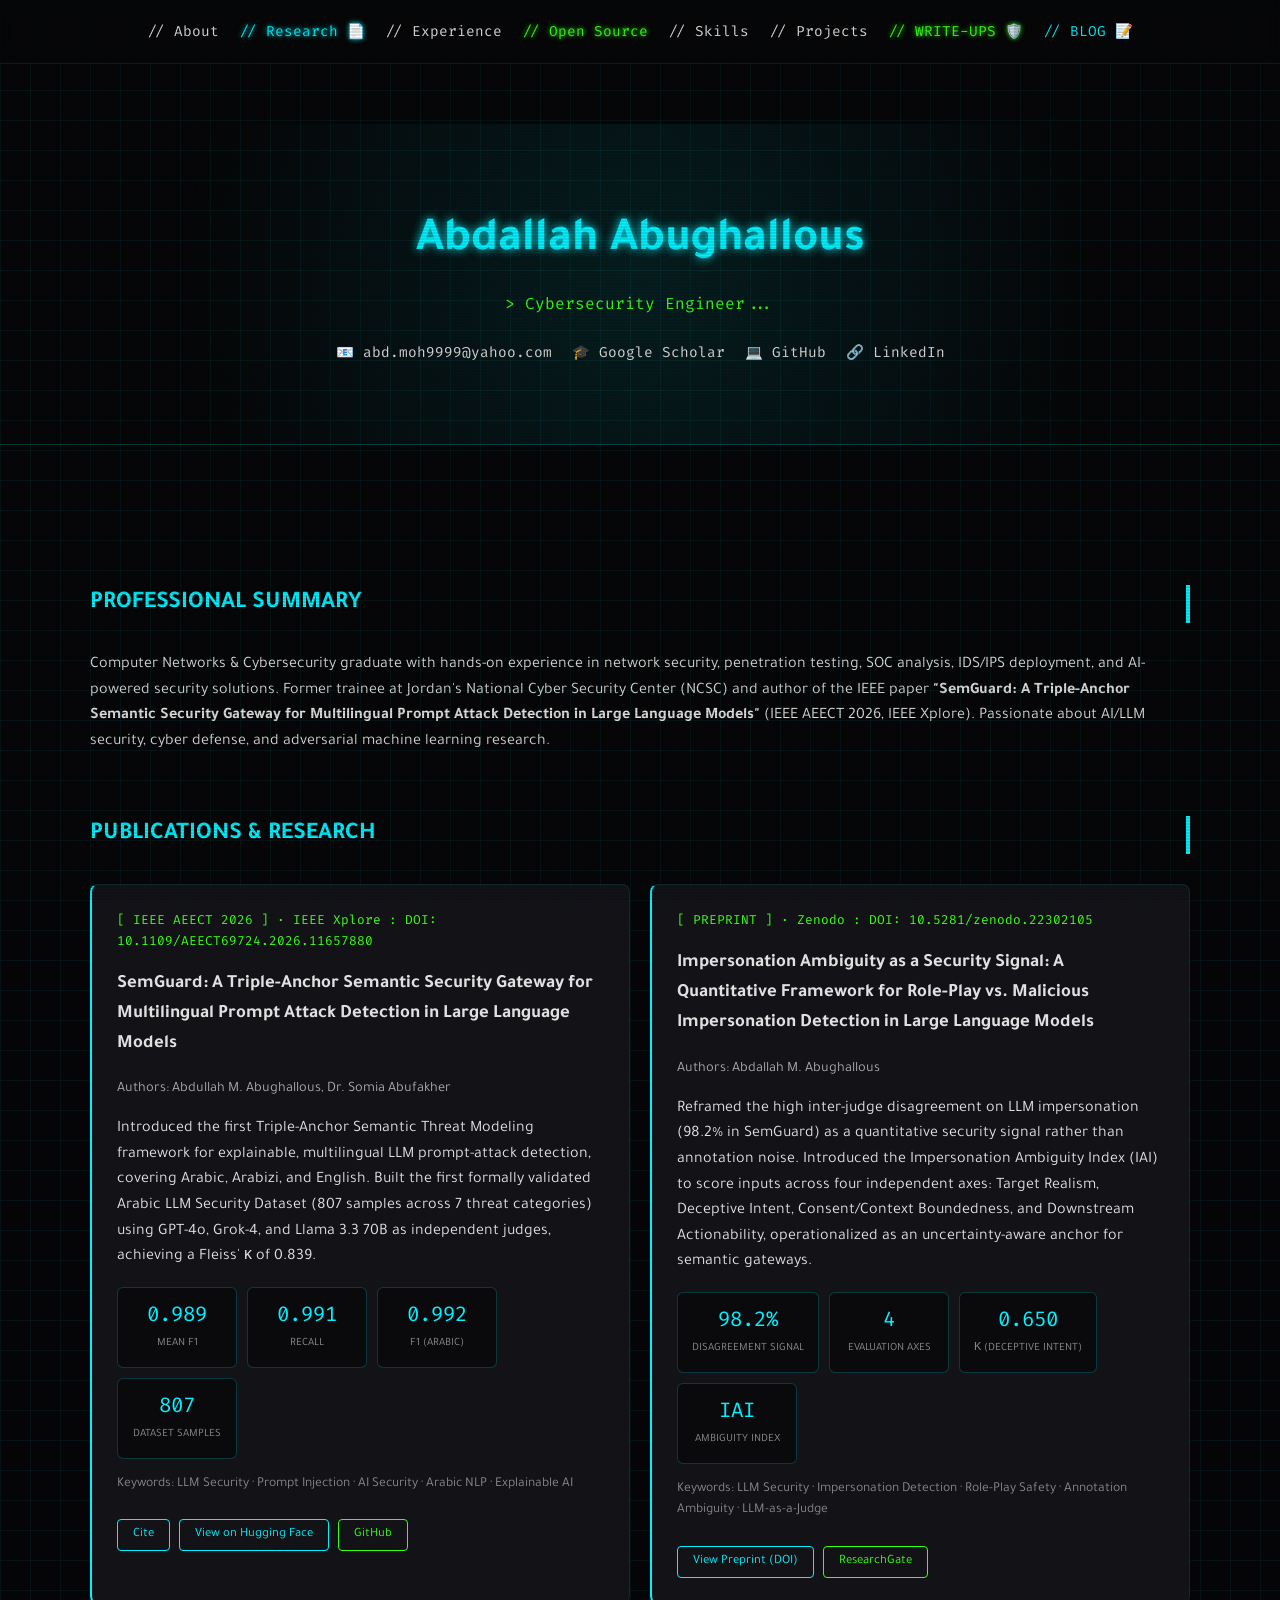
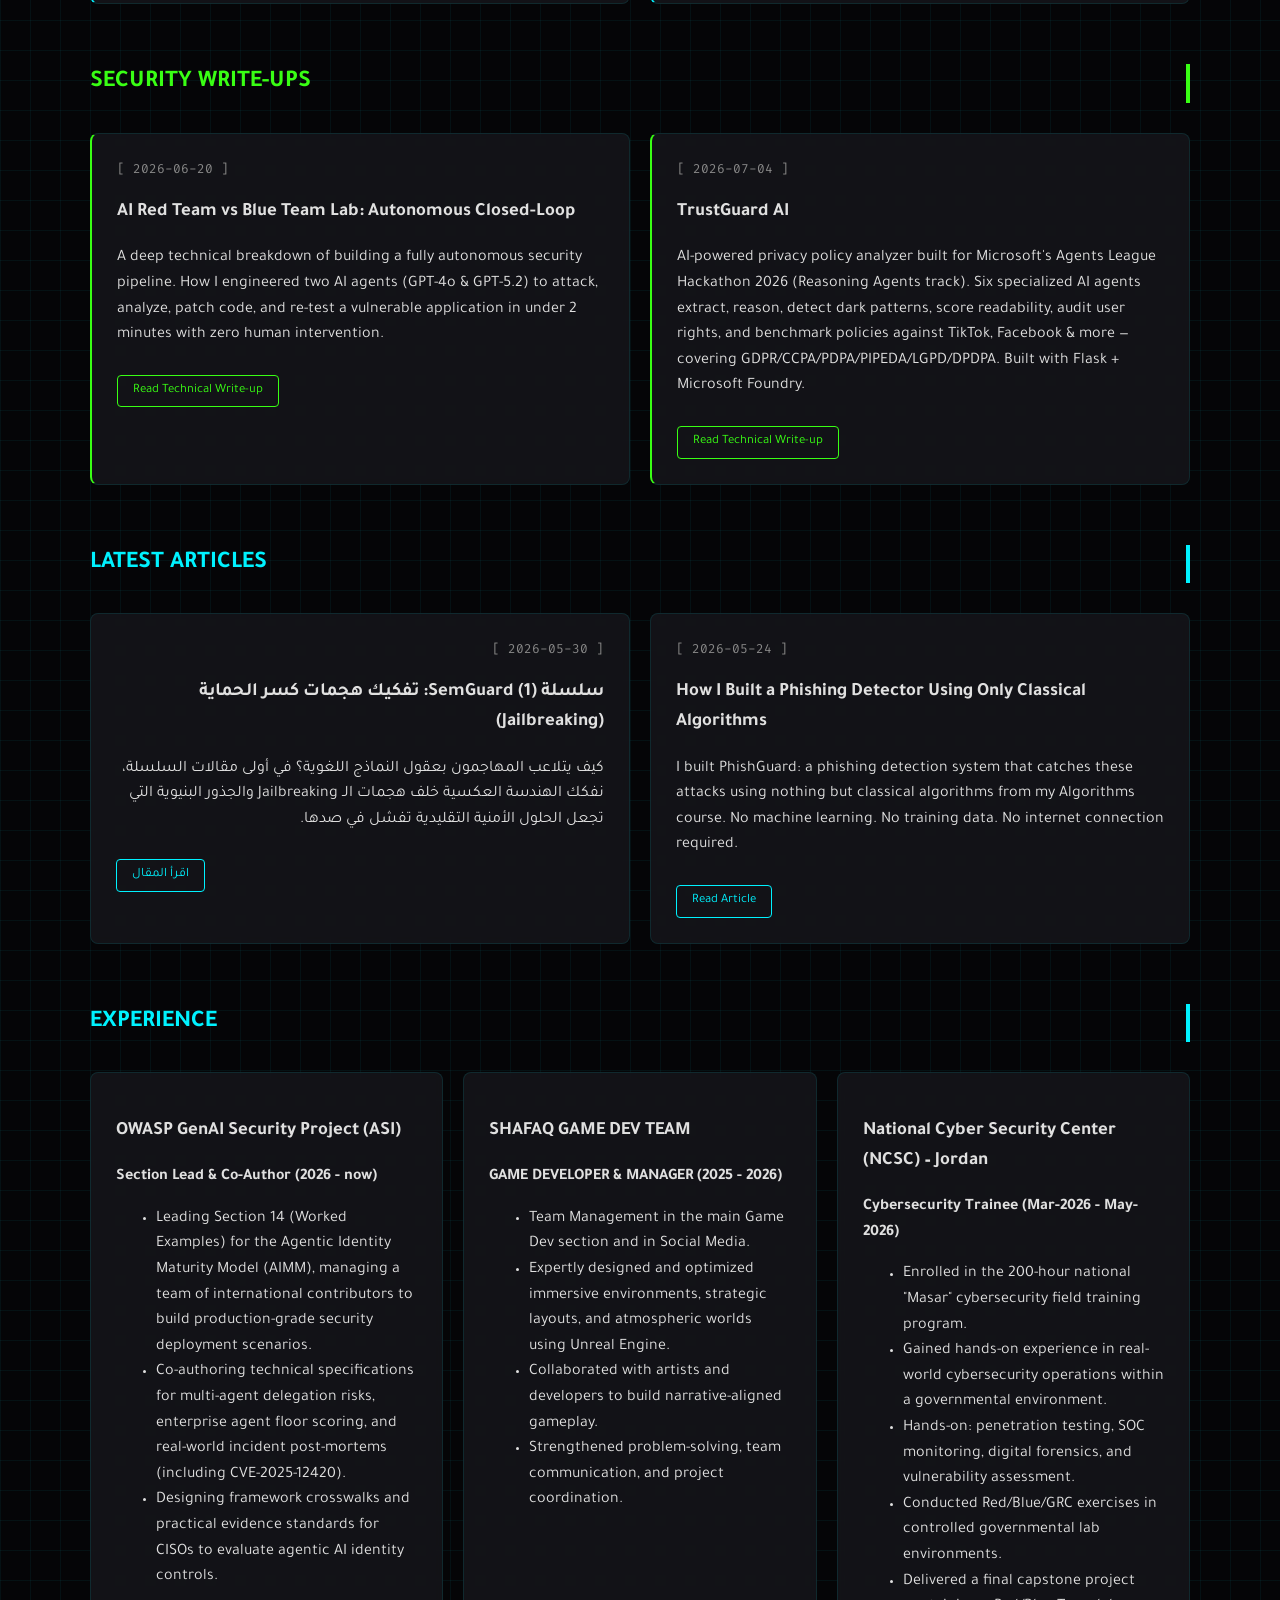
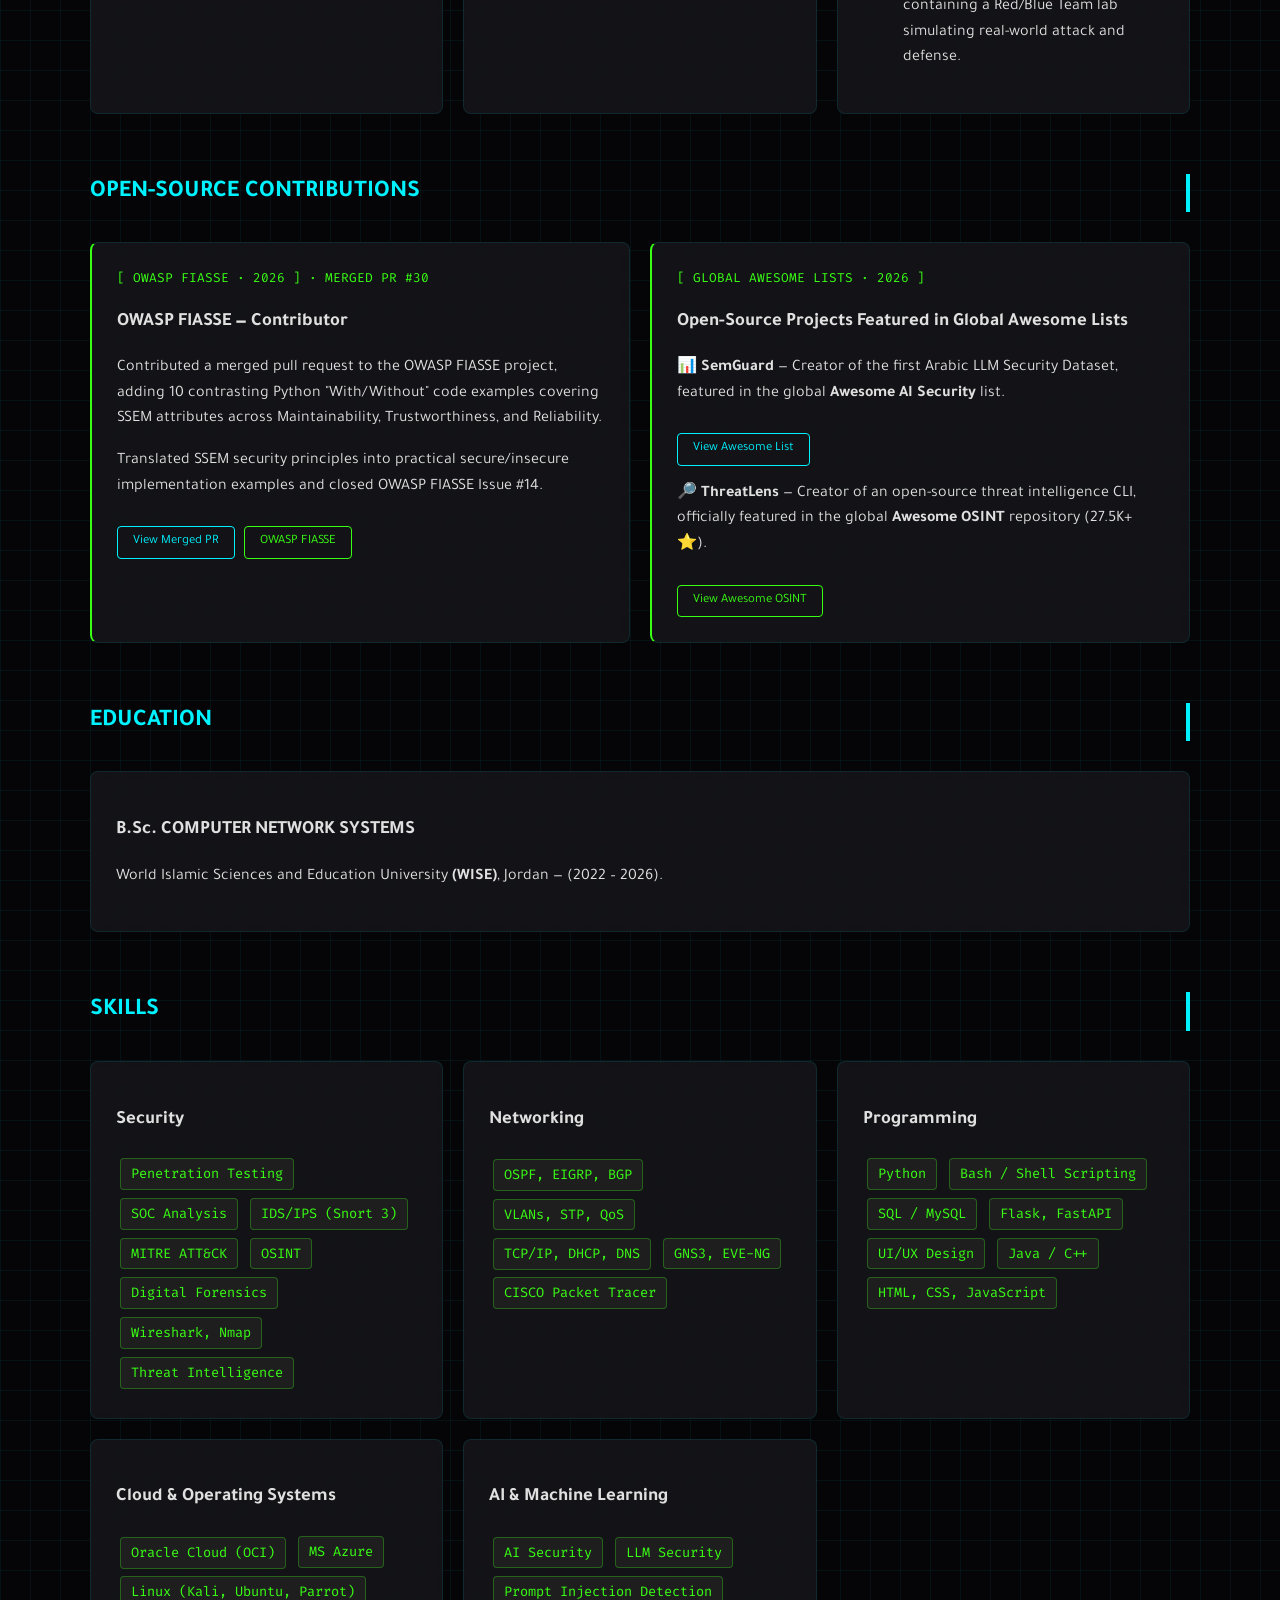
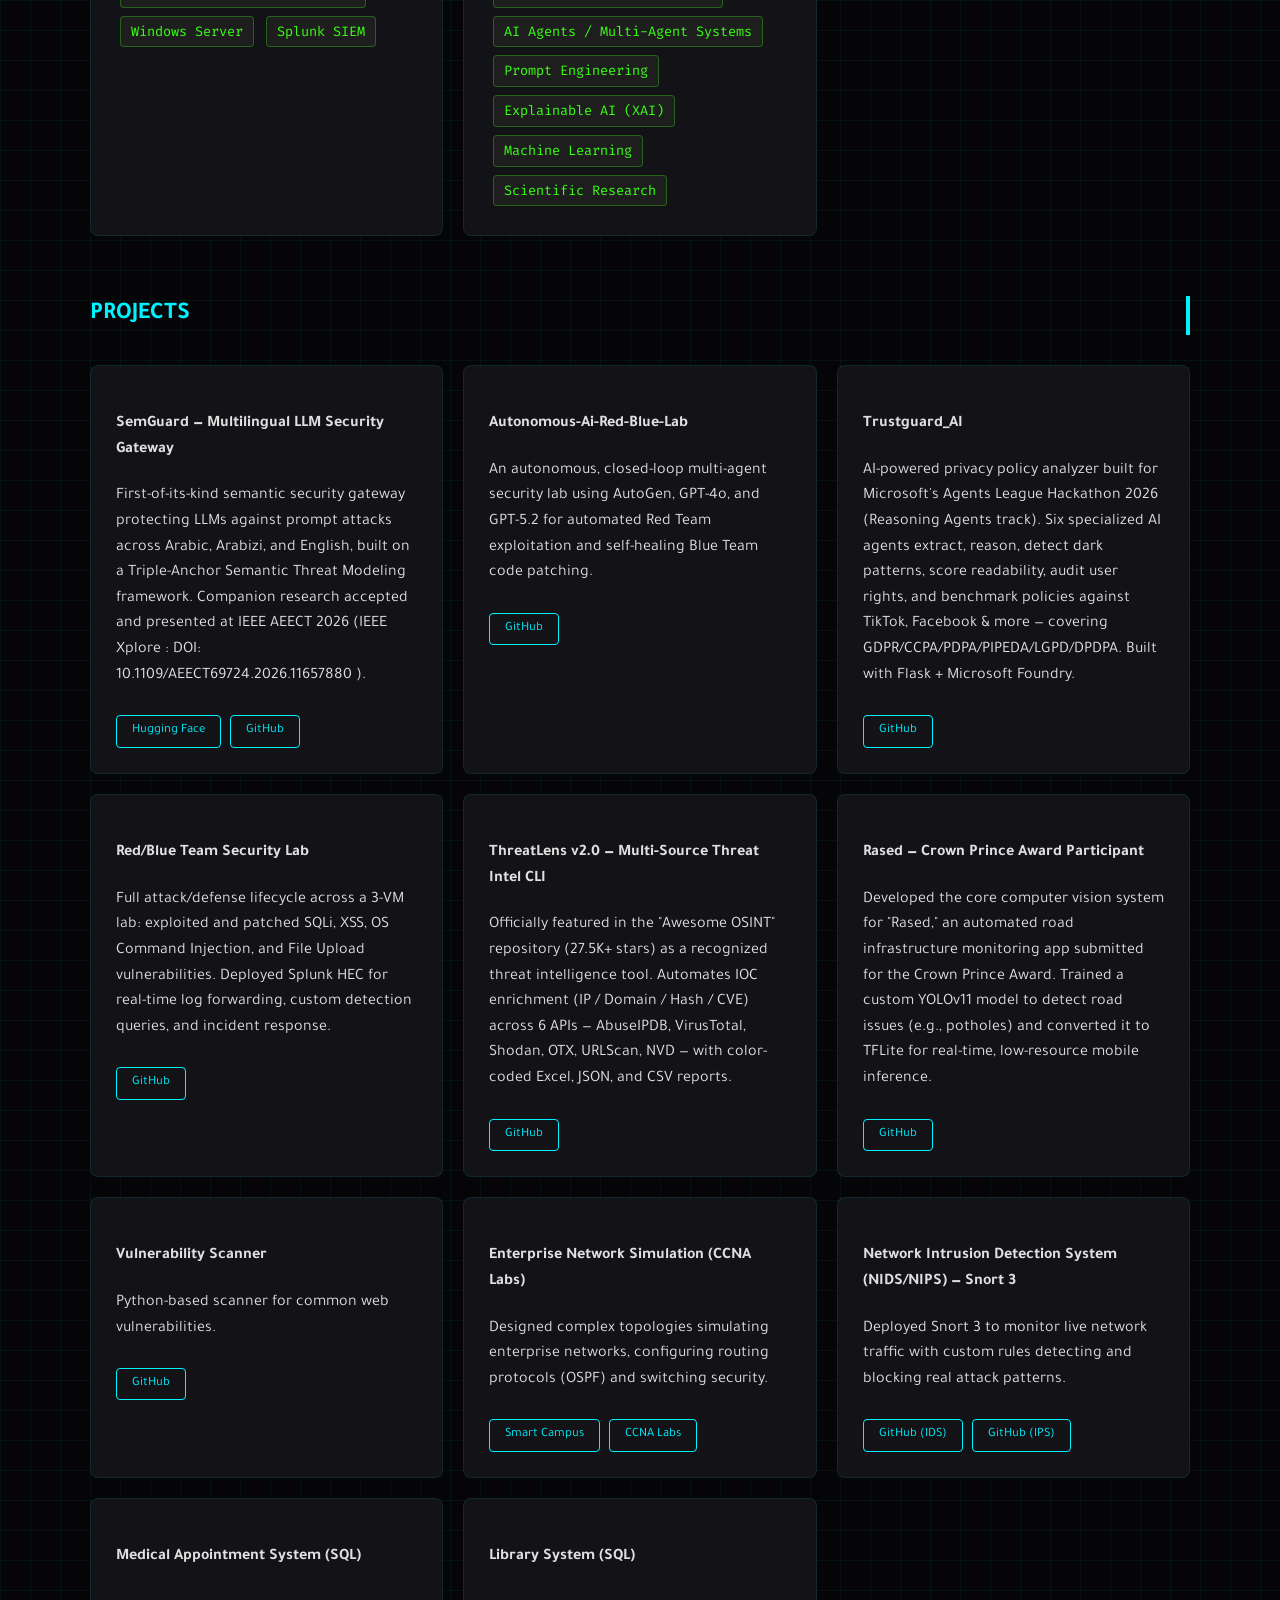
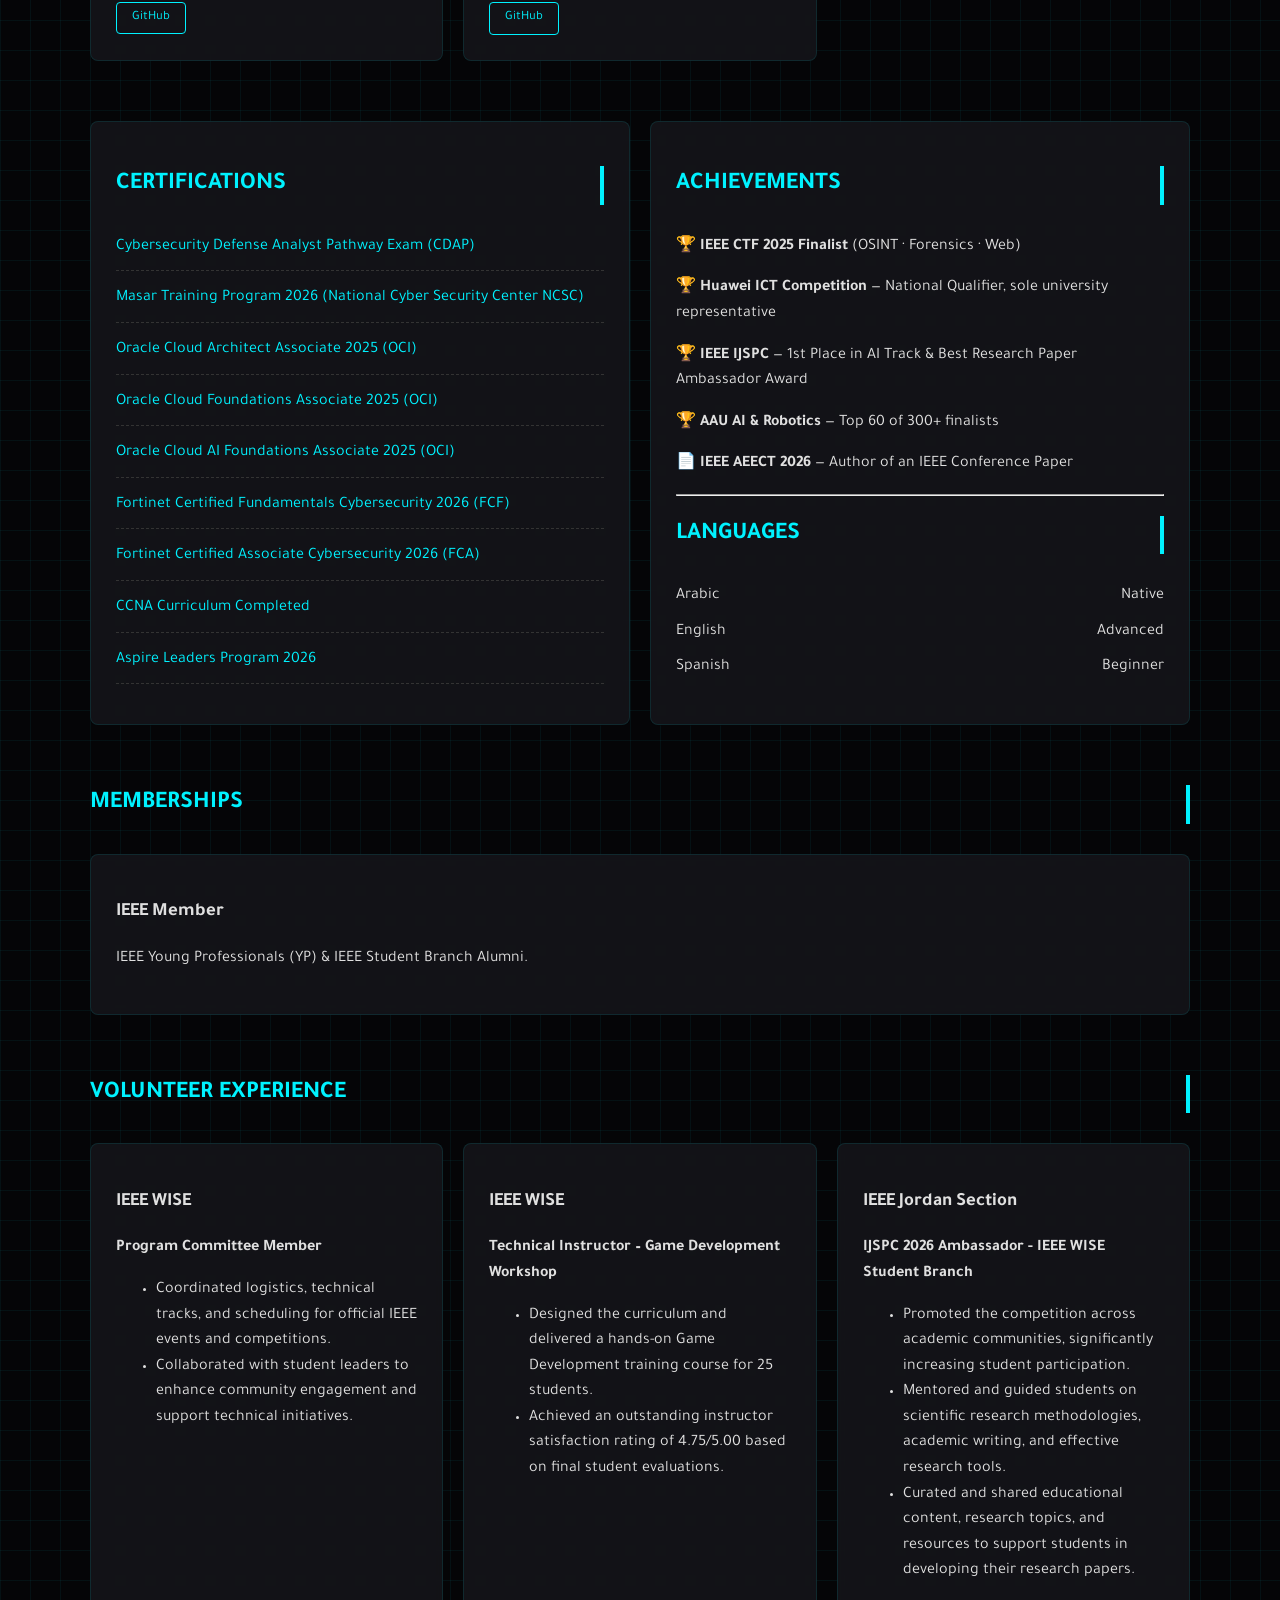
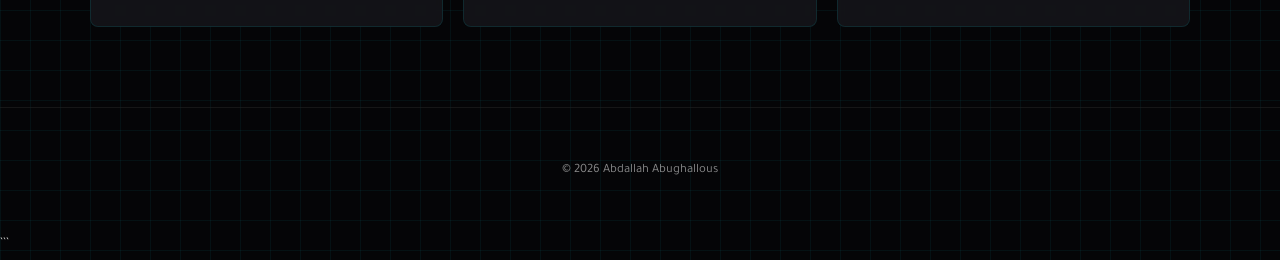
==== index.html @ 1ed79e6b "Add OWASP GenAI Security Project experience details Added experience section for OWASP GenAI Securit" ====
<!DOCTYPE html>
<html lang="en">
<head>
    <meta charset="UTF-8">
    <meta name="viewport" content="width=device-width, initial-scale=1.0">
    <title>Abdallah Abughallous | Portfolio & Blog</title>  

   <link href="https://fonts.googleapis.com/css2?family=Fira+Code:wght@300;500&family=Tajawal:wght@400;700&display=swap" rel="stylesheet">
 
    <style>
        :root {
            --bg: #050507;
            --card-bg: rgba(22, 22, 26, 0.85);
            --primary: #00f2ff;
            --secondary: #39ff14;
            --text: #e0e0e0;
        } 
 
        body {
            background-color: var(--bg);
            background-image:
                linear-gradient(rgba(0, 242, 255, 0.05) 1px, transparent 1px),
                linear-gradient(90deg, rgba(0, 242, 255, 0.05) 1px, transparent 1px);
            background-size: 30px 30px;
            color: var(--text);
            font-family: 'Tajawal', sans-serif;
            margin: 0;
            line-height: 1.6;
            position: relative;
        }

        body::before {
            content: " ";
            display: block;
            position: fixed;
            top: 0;
            left: 0;
            bottom: 0;
            right: 0;
            background:
                linear-gradient(rgba(18, 16, 16, 0) 50%, rgba(0, 0, 0, 0.1) 50%),
                linear-gradient(90deg, rgba(255, 0, 0, 0.02), rgba(0, 255, 0, 0.01), rgba(0, 0, 255, 0.02));
            z-index: 9999;
            pointer-events: none;
            background-size: 100% 3px, 3px 100%;
        }

        nav {
            display: flex;
            justify-content: center;
            gap: 20px;
            padding: 20px;
            background: rgba(5, 5, 7, 0.8);
            backdrop-filter: blur(10px);
            position: sticky;
            top: 0;
            z-index: 100;
            border-bottom: 1px solid rgba(0, 242, 255, 0.1);
            flex-wrap: wrap;
        }

        nav a {
            color: var(--text);
            text-decoration: none;
            font-family: 'Fira Code', monospace;
            font-size: 0.9rem;
            transition: 0.3s;
        }

        nav a:hover {
            color: var(--primary);
            text-shadow: 0 0 5px var(--primary);
        }

        .container {
            max-width: 1100px;
            margin: auto;
            padding: 20px;
            position: relative;
            z-index: 2;
        }

        header {
            border-bottom: 1px solid #333;
            padding: 20px 0;
            text-align: center;
        }

        .hero {
            text-align: center;
            padding: 80px 20px;
            background: radial-gradient(
                circle at center,
                rgba(0, 242, 255, 0.1) 0%,
                transparent 70%
            );
            border-bottom: 1px solid rgba(0, 242, 255, 0.2);
        }

        .hero h1 {
            font-size: 3rem;
            color: var(--primary);
            margin: 0;
            text-shadow: 0 0 10px var(--primary);
        }

        .hero .subtitle {
            font-family: 'Fira Code', monospace;
            color: #888;
            font-size: 0.95rem;
            margin-top: 12px;
            letter-spacing: 0.5px;
        }

        .terminal-text {
            font-family: 'Fira Code', monospace;
            color: var(--secondary);
            margin-top: 10px;
            height: 30px;
        }

        section {
            margin: 60px 0;
            scroll-margin-top: 80px;
        }

        .section-title {
            color: var(--primary);
            border-right: 4px solid var(--primary);
            padding-right: 15px;
            margin-bottom: 30px;
            text-transform: uppercase;
        }

        .rtl-content {
            direction: rtl;
            text-align: right;
        }

        .post-date {
            font-family: 'Fira Code', monospace;
            font-size: 0.8rem;
            color: #888;
            margin-bottom: 10px;
        }

        .grid {
            display: grid;
            grid-template-columns: repeat(auto-fit, minmax(300px, 1fr));
            gap: 20px;
        }

        .card {
            background: var(--card-bg);
            padding: 25px;
            border-radius: 8px;
            border: 1px solid rgba(0, 242, 255, 0.1);
            transition: 0.3s;
            backdrop-filter: blur(5px);
        }

        .card:hover {
            border-color: var(--primary);
            transform: translateY(-5px);
            box-shadow: 0 0 15px rgba(0, 242, 255, 0.2);
        }

        .writeup-card {
            border-left: 2px solid var(--secondary);
        }

        .writeup-card:hover {
            border-color: var(--secondary);
            box-shadow: 0 0 15px rgba(57, 255, 20, 0.2);
        }

        .pub-card {
            border-left: 2px solid var(--primary);
        }

        .pub-card:hover {
            border-color: var(--primary);
            box-shadow: 0 0 15px rgba(0, 242, 255, 0.25);
        }

        .pub-meta {
            font-family: 'Fira Code', monospace;
            font-size: 0.8rem;
            color: var(--secondary);
            margin-bottom: 10px;
        }

        .pub-authors {
            font-size: 0.9rem;
            color: #aaa;
            margin-bottom: 10px;
        }

        .pub-stats {
            display: flex;
            gap: 10px;
            flex-wrap: wrap;
            margin: 15px 0;
        }

        .stat-box {
            background: rgba(0, 0, 0, 0.4);
            border: 1px solid rgba(0, 242, 255, 0.2);
            border-radius: 6px;
            padding: 10px 14px;
            text-align: center;
            min-width: 90px;
        }

        .stat-box .num {
            font-family: 'Fira Code', monospace;
            color: var(--primary);
            font-size: 1.3rem;
            display: block;
        }

        .stat-box .label {
            font-size: 0.7rem;
            color: #888;
            text-transform: uppercase;
        }

        .opensource-card {
            border-left: 2px solid var(--secondary);
        }

        .opensource-card:hover {
            border-color: var(--secondary);
            box-shadow: 0 0 15px rgba(57, 255, 20, 0.25);
        }

        .oss-meta {
            font-family: 'Fira Code', monospace;
            font-size: 0.8rem;
            color: var(--secondary);
            margin-bottom: 10px;
        }

        .skill-tag {
            display: inline-block;
            background: rgba(34, 34, 34, 0.8);
            color: var(--secondary);
            padding: 4px 10px;
            margin: 4px;
            font-size: 0.85rem;
            border-radius: 4px;
            border: 1px solid rgba(57, 255, 20, 0.3);
            font-family: 'Fira Code';
        }

        .cert-item {
            margin-bottom: 15px;
            padding-bottom: 10px;
            border-bottom: 1px dashed #333;
            color: var(--primary);
        }

        .lang-item {
            display: flex;
            justify-content: space-between;
            margin-bottom: 10px;
        }

        .contact-info {
            display: flex;
            justify-content: center;
            gap: 20px;
            flex-wrap: wrap;
            margin-top: 20px;
        }

        .contact-info a {
            color: var(--text);
            text-decoration: none;
            font-family: 'Fira Code';
            font-size: 0.9rem;
        }

        .contact-info a:hover {
            color: var(--primary);
            text-shadow: 0 0 5px var(--primary);
        }

        .btn {
            display: inline-block;
            margin-top: 10px;
            margin-right: 5px;
            padding: 5px 15px;
            border: 1px solid var(--primary);
            color: var(--primary);
            text-decoration: none;
            font-size: 0.8rem;
            border-radius: 4px;
            transition: 0.3s;
        }

        .btn:hover {
            background: var(--primary);
            color: #000;
        }

        .btn-secondary {
            border-color: var(--secondary);
            color: var(--secondary);
        }

        .btn-secondary:hover {
            background: var(--secondary);
            color: #000;
        }

        footer {
            text-align: center;
            padding: 40px;
            border-top: 1px solid #222;
            font-size: 0.8rem;
            opacity: 0.6;
        }
    </style>
</head>

<body>

    <!-- Navigation -->
    <nav>
        <a href="#about">// About</a>
        <a href="#publications" style="color: var(--primary); text-shadow: 0 0 5px var(--primary);">
            // Research 📄
        </a>
        <a href="#experience">// Experience</a>
        <a href="#opensource" style="color: var(--secondary); text-shadow: 0 0 5px var(--secondary);">
            // Open Source
        </a>
        <a href="#skills">// Skills</a>
        <a href="#projects">// Projects</a>
        <a href="#writeups" style="color: var(--secondary); text-shadow: 0 0 5px var(--secondary);">
            // WRITE-UPS 🛡️
        </a>
        <a href="#blog" style="color: var(--primary);">
            // BLOG 📝
        </a>
    </nav>

    <!-- Hero -->
    <section class="hero">
        <h1>Abdallah Abughallous</h1>
        <div id="typing" class="terminal-text"></div>

        <div class="contact-info">
            <a href="mailto:abd.moh9999@yahoo.com">
                📧 abd.moh9999@yahoo.com 
            </a>

            <a href="https://scholar.google.com/citations?hl=ar&user=bECChWcAAAAJ">
                🎓 Google Scholar
            </a>

            <a href="https://github.com/AbdaullahAG">
                💻 GitHub
            </a>

            <a href="https://linkedin.com/in/abdallah-abu-ghallous-937911317">
                🔗 LinkedIn
            </a>
        </div>
    </section>

    <div class="container">

        <!-- About -->
        <section id="about">
            <h2 class="section-title">PROFESSIONAL SUMMARY</h2>

            <p>
                Computer Networks & Cybersecurity graduate with hands-on experience in
                network security, penetration testing, SOC analysis, IDS/IPS deployment,
                and AI-powered security solutions. Former trainee at Jordan's National
                Cyber Security Center (NCSC) and author of the IEEE paper
                <b>
                    "SemGuard: A Triple-Anchor Semantic Security Gateway for Multilingual
                    Prompt Attack Detection in Large Language Models"
                </b>
                (IEEE AEECT 2026, IEEE Xplore).
                Passionate about AI/LLM security, cyber defense, and adversarial
                machine learning research.
            </p>
        </section>

        <!-- Publications -->
<!-- Publications -->
        <section id="publications">
            <h2 class="section-title">PUBLICATIONS & RESEARCH</h2>

            <div class="grid">
                <!-- Publication 1: SemGuard -->
                <div class="card pub-card">

                    <div class="pub-meta">
                        [ IEEE AEECT 2026 ] · IEEE Xplore : DOI: 10.1109/AEECT69724.2026.11657880
                    </div>

                    <h3>
                        SemGuard: A Triple-Anchor Semantic Security Gateway for
                        Multilingual Prompt Attack Detection in Large Language Models
                    </h3>

                    <div class="pub-authors">
                        Authors: Abdullah M. Abughallous, Dr. Somia Abufakher
                    </div>

                    <p>
                        Introduced the first Triple-Anchor Semantic Threat Modeling
                        framework for explainable, multilingual LLM prompt-attack
                        detection, covering Arabic, Arabizi, and English. Built the
                        first formally validated Arabic LLM Security Dataset
                        (807 samples across 7 threat categories) using GPT-4o,
                        Grok-4, and Llama 3.3 70B as independent judges, achieving
                        a Fleiss' κ of 0.839.
                    </p>

                    <div class="pub-stats">
                        <div class="stat-box">
                            <span class="num">0.989</span>
                            <span class="label">Mean F1</span>
                        </div>

                        <div class="stat-box">
                            <span class="num">0.991</span>
                            <span class="label">Recall</span>
                        </div>

                        <div class="stat-box">
                            <span class="num">0.992</span>
                            <span class="label">F1 (Arabic)</span>
                        </div>

                        <div class="stat-box">
                            <span class="num">807</span>
                            <span class="label">Dataset Samples</span>
                        </div>
                    </div>

                    <p style="font-size:0.85rem; color:#888;">
                        Keywords: LLM Security · Prompt Injection · AI Security ·
                        Arabic NLP · Explainable AI
                    </p>

                     <a href="https://doi.org/10.1109/AEECT69724.2026.11657880" class="btn">
                        Cite 
                    </a>

                    <a href="https://huggingface.co" class="btn">
                        View on Hugging Face
                    </a>

                    <a href="https://github.com/AbdaullahAG/SemGuard"
                       class="btn btn-secondary">
                        GitHub
                    </a>
                </div>

                <!-- Publication 2: Impersonation Ambiguity Framework (Preprint) -->
                <div class="card pub-card">

                    <div class="pub-meta">
                        [ PREPRINT ] · Zenodo : DOI: 10.5281/zenodo.22302105
                    </div>

                    <h3>
                        Impersonation Ambiguity as a Security Signal: A Quantitative Framework 
                        for Role-Play vs. Malicious Impersonation Detection in Large Language Models
                    </h3>

                    <div class="pub-authors">
                        Authors: Abdallah M. Abughallous
                    </div>

                    <p>
                        Reframed the high inter-judge disagreement on LLM impersonation (98.2% in SemGuard) 
                        as a quantitative security signal rather than annotation noise. Introduced the Impersonation 
                        Ambiguity Index (IAI) to score inputs across four independent axes: Target Realism, Deceptive 
                        Intent, Consent/Context Boundedness, and Downstream Actionability, operationalized as an 
                        uncertainty-aware anchor for semantic gateways.
                    </p>

                    <div class="pub-stats">
                        <div class="stat-box">
                            <span class="num">98.2%</span>
                            <span class="label">Disagreement Signal</span>
                        </div>

                        <div class="stat-box">
                            <span class="num">4</span>
                            <span class="label">Evaluation Axes</span>
                        </div>

                        <div class="stat-box">
                            <span class="num">0.650</span>
                            <span class="label">κ (Deceptive Intent)</span>
                        </div>

                        <div class="stat-box">
                            <span class="num">IAI</span>
                            <span class="label">Ambiguity Index</span>
                        </div>
                    </div>

                    <p style="font-size:0.85rem; color:#888;">
                        Keywords: LLM Security · Impersonation Detection · Role-Play Safety ·
                        Annotation Ambiguity · LLM-as-a-Judge
                    </p>

                    <a href="https://doi.org/10.5281/zenodo.22302105" class="btn" target="_blank">
                        View Preprint (DOI)
                    </a>

                    <a href="https://www.researchgate.net/publication/395358170" class="btn btn-secondary" target="_blank">
                        ResearchGate
                    </a>
                </div>
            </div>
        </section>
        <!-- Security Write-ups -->
        <section id="writeups">
            <h2 class="section-title"
                style="color: var(--secondary); border-right-color: var(--secondary);">
                SECURITY WRITE-UPS
            </h2>

            <div class="grid">

                <div class="card writeup-card">
                    <div class="post-date">[ 2026-06-20 ]</div>

                    <h3>
                        AI Red Team vs Blue Team Lab: Autonomous Closed-Loop
                    </h3>

                    <p>
                        A deep technical breakdown of building a fully autonomous
                        security pipeline. How I engineered two AI agents
                        (GPT-4o & GPT-5.2) to attack, analyze, patch code,
                        and re-test a vulnerable application in under 2 minutes
                        with zero human intervention.
                    </p>

                    <a href="blog/ai-red-blue-lab.html"
                       class="btn btn-secondary">
                        Read Technical Write-up
                    </a>
                </div>

                <div class="card writeup-card">
                    <div class="post-date">[ 2026-07-04 ]</div>

                    <h3>TrustGuard AI</h3>

                    <p>
                        AI-powered privacy policy analyzer built for Microsoft's
                        Agents League Hackathon 2026 (Reasoning Agents track).
                        Six specialized AI agents extract, reason, detect dark
                        patterns, score readability, audit user rights, and
                        benchmark policies against TikTok, Facebook & more —
                        covering GDPR/CCPA/PDPA/PIPEDA/LGPD/DPDPA.
                        Built with Flask + Microsoft Foundry.
                    </p>

                    <a href="blog/TrustG.html"
                       class="btn btn-secondary">
                        Read Technical Write-up
                    </a>
                </div>

            </div>
        </section>

        <!-- Blog -->
        <section id="blog">
            <h2 class="section-title">LATEST ARTICLES</h2>

            <div class="grid">

                <div class="card rtl-content">
                    <div class="post-date">[ 2026-05-30 ]</div>

                    <h3>
                        سلسلة SemGuard (1): تفكيك هجمات كسر الحماية (Jailbreaking)
                    </h3>

                    <p>
                        كيف يتلاعب المهاجمون بعقول النماذج اللغوية؟
                        في أولى مقالات السلسلة، نفكك الهندسة العكسية خلف هجمات
                        الـ Jailbreaking والجذور البنيوية التي تجعل الحلول الأمنية
                        التقليدية تفشل في صدها.
                    </p>

                    <a href="blog/Jailbreaking.html"
                       class="btn"
                       style="float: left;">
                        اقرأ المقال
                    </a>

                    <div style="clear: both;"></div>
                </div>

                <div class="card">
                    <div class="post-date">[ 2026-05-24 ]</div>

                    <h3>
                        How I Built a Phishing Detector Using Only Classical Algorithms
                    </h3>

                    <p>
                        I built PhishGuard: a phishing detection system that catches
                        these attacks using nothing but classical algorithms from
                        my Algorithms course. No machine learning. No training data.
                        No internet connection required.
                    </p>

                    <a href="blog/phishguard-article.html" class="btn">
                        Read Article
                    </a>
                </div>

            </div>
        </section>

        <!-- Experience -->
        <section id="experience">
            <h2 class="section-title">EXPERIENCE</h2>

            <div class="grid">
                                 <div class="card">
                    <h3>OWASP GenAI Security Project (ASI)</h3>

                    <p>
                        <b>Section Lead & Co-Author (2026 - now)</b>
                    </p>

                    <ul>
                        <li>
                            Leading Section 14 (Worked Examples) for the Agentic Identity Maturity Model (AIMM),
                            managing a team of international contributors to build production-grade security deployment scenarios.
                        </li>

                        <li>
                           Co-authoring technical specifications for 
                           multi-agent delegation risks, enterprise agent floor scoring, and real-world incident post-mortems (including CVE-2025-12420).
                        </li>

                        <li>
                            Designing framework crosswalks and practical evidence standards for CISOs to evaluate agentic AI identity controls. 
                        </li>
                    </ul>
                </div>

                <div class="card">
                    <h3>SHAFAQ GAME DEV TEAM</h3>

                    <p>
                        <b>GAME DEVELOPER & MANAGER (2025 - 2026)</b>
                    </p>

                    <ul>
                        <li>
                            Team Management in the main Game Dev section and
                            in Social Media.
                        </li>

                        <li>
                            Expertly designed and optimized immersive environments,
                            strategic layouts, and atmospheric worlds using
                            Unreal Engine.
                        </li>

                        <li>
                            Collaborated with artists and developers to build
                            narrative-aligned gameplay.
                        </li>

                        <li>
                            Strengthened problem-solving, team communication,
                            and project coordination.
                        </li>
                    </ul>
                </div>

                <div class="card">
                    <h3>
                        National Cyber Security Center (NCSC) – Jordan
                    </h3>

                    <p>
                        <b>Cybersecurity Trainee (Mar-2026 - May-2026)</b>
                    </p>

                    <ul>
                        <li>
                            Enrolled in the 200-hour national "Masar"
                            cybersecurity field training program.
                        </li>

                        <li>
                            Gained hands-on experience in real-world cybersecurity
                            operations within a governmental environment.
                        </li>

                        <li>
                            Hands-on: penetration testing, SOC monitoring,
                            digital forensics, and vulnerability assessment.
                        </li>

                        <li>
                            Conducted Red/Blue/GRC exercises in controlled
                            governmental lab environments.
                        </li>

                        <li>
                            Delivered a final capstone project containing a
                            Red/Blue Team lab simulating real-world attack
                            and defense.
                        </li>
                    </ul>
                </div>

            </div>
        </section>

        <!-- Open Source -->
<!-- Open Source -->
<section id="opensource">

    <h2 class="section-title">
        OPEN-SOURCE CONTRIBUTIONS
    </h2>

    <div class="grid">

        <!-- OWASP FIASSE -->
        <div class="card opensource-card">

            <div class="oss-meta">
                [ OWASP FIASSE · 2026 ] · MERGED PR #30
            </div>

            <h3>
                OWASP FIASSE — Contributor
            </h3>

            <p>
                Contributed a merged pull request to the OWASP FIASSE
                project, adding 10 contrasting Python "With/Without"
                code examples covering SSEM attributes across
                Maintainability, Trustworthiness, and Reliability.
            </p>

            <p>
                Translated SSEM security principles into practical
                secure/insecure implementation examples and closed
                OWASP FIASSE Issue #14.
            </p>

            <a href="https://github.com/OWASP/FIASSE/pull/30"
               class="btn">
                View Merged PR
            </a>

            <a href="https://github.com/OWASP/FIASSE"
               class="btn btn-secondary">
                OWASP FIASSE
            </a>

        </div>


        <!-- Awesome Lists -->
        <div class="card opensource-card">

            <div class="oss-meta">
                [ GLOBAL AWESOME LISTS · 2026 ]
            </div>

            <h3>
                Open-Source Projects Featured in Global Awesome Lists
            </h3>

            <p>
                📊 <strong>SemGuard</strong> — Creator of the first Arabic
                LLM Security Dataset, featured in the global
                <strong>Awesome AI Security</strong> list.
            </p>

            <a href="https://github.com/ottosulin/awesome-ai-security#semguard"
               class="btn">
                View Awesome List
            </a>

            <p>
                🔎 <strong>ThreatLens</strong> — Creator of an open-source
                threat intelligence CLI, officially featured in the global
                <strong>Awesome OSINT</strong> repository
                (27.5K+ ⭐).
            </p>

            <a href="https://github.com/jivoi/awesome-osint"
               class="btn btn-secondary">
                View Awesome OSINT
            </a>

        </div>

    </div>

</section>

        <!-- Education -->
        <section id="education">

            <h2 class="section-title">EDUCATION</h2>

            <div class="grid">

                <div class="card">
                    <h3>B.Sc. COMPUTER NETWORK SYSTEMS</h3>

                    <p>
                        World Islamic Sciences and Education University
                        <b>(WISE)</b>, Jordan — (2022 – 2026).
                    </p>
                </div>

            </div>

        </section>

        <!-- Skills -->
        <section id="skills">

            <h2 class="section-title">SKILLS</h2>

            <div class="grid">

                <div class="card">
                    <h3>Security</h3>

                    <span class="skill-tag">Penetration Testing</span>
                    <span class="skill-tag">SOC Analysis</span>
                    <span class="skill-tag">IDS/IPS (Snort 3)</span>
                    <span class="skill-tag">MITRE ATT&CK</span>
                    <span class="skill-tag">OSINT</span>
                    <span class="skill-tag">Digital Forensics</span>
                    <span class="skill-tag">Wireshark, Nmap</span>
                    <span class="skill-tag">Threat Intelligence</span>
                </div>

                <div class="card">
                    <h3>Networking</h3>

                    <span class="skill-tag">OSPF, EIGRP, BGP</span>
                    <span class="skill-tag">VLANs, STP, QoS</span>
                    <span class="skill-tag">TCP/IP, DHCP, DNS</span>
                    <span class="skill-tag">GNS3, EVE-NG</span>
                    <span class="skill-tag">CISCO Packet Tracer</span>
                </div>

                <div class="card">
                    <h3>Programming</h3>

                    <span class="skill-tag">Python</span>
                    <span class="skill-tag">Bash / Shell Scripting</span>
                    <span class="skill-tag">SQL / MySQL</span>
                    <span class="skill-tag">Flask, FastAPI</span>
                    <span class="skill-tag">UI/UX Design</span>
                    <span class="skill-tag">Java / C++</span>
                    <span class="skill-tag">HTML, CSS, JavaScript</span>
                </div>

                <div class="card">
                    <h3>Cloud & Operating Systems</h3>

                    <span class="skill-tag">Oracle Cloud (OCI)</span>
                    <span class="skill-tag">MS Azure</span>
                    <span class="skill-tag">Linux (Kali, Ubuntu, Parrot)</span>
                    <span class="skill-tag">Windows Server</span>
                    <span class="skill-tag">Splunk SIEM</span>
                </div>

                <div class="card">
                    <h3>AI & Machine Learning</h3>

                    <span class="skill-tag">AI Security</span>
                    <span class="skill-tag">LLM Security</span>
                    <span class="skill-tag">Prompt Injection Detection</span>
                    <span class="skill-tag">AI Agents / Multi-Agent Systems</span>
                    <span class="skill-tag">Prompt Engineering</span>
                    <span class="skill-tag">Explainable AI (XAI)</span>
                    <span class="skill-tag">Machine Learning</span>
                    <span class="skill-tag">Scientific Research</span>
                </div>

            </div>

        </section>

        <!-- Projects -->
        <section id="projects">

            <h2 class="section-title">PROJECTS</h2>

            <div class="grid">

                <div class="card">
                    <h4>SemGuard — Multilingual LLM Security Gateway</h4>

                    <p>
                        First-of-its-kind semantic security gateway protecting
                        LLMs against prompt attacks across Arabic, Arabizi,
                        and English, built on a Triple-Anchor Semantic Threat
                        Modeling framework. Companion research accepted and presented at
                        IEEE AEECT 2026 (IEEE Xplore : DOI: 10.1109/AEECT69724.2026.11657880 ).
                    </p>

                    <a href="https://huggingface.co" class="btn">
                        Hugging Face
                    </a>

                    <a href="https://github.com/AbdaullahAG/SemGuard"
                       class="btn">
                        GitHub
                    </a>
                </div>

                <div class="card">
                    <h4>Autonomous-Ai-Red-Blue-Lab</h4>

                    <p>
                        An autonomous, closed-loop multi-agent security lab using
                        AutoGen, GPT-4o, and GPT-5.2 for automated Red Team
                        exploitation and self-healing Blue Team code patching.
                    </p>

                    <a href="https://github.com/AbdaullahAG/autonomous-ai-red-blue-lab"
                       class="btn">
                        GitHub
                    </a>
                </div>

                <div class="card">
                    <h4>Trustguard_AI</h4>

                    <p>
                        AI-powered privacy policy analyzer built for Microsoft's
                        Agents League Hackathon 2026 (Reasoning Agents track).
                        Six specialized AI agents extract, reason, detect dark
                        patterns, score readability, audit user rights, and
                        benchmark policies against TikTok, Facebook & more —
                        covering GDPR/CCPA/PDPA/PIPEDA/LGPD/DPDPA.
                        Built with Flask + Microsoft Foundry.
                    </p>

                    <a href="https://github.com/AbdaullahAG/Trustguard_AI"
                       class="btn">
                        GitHub
                    </a>
                </div>

                <div class="card">
                    <h4>Red/Blue Team Security Lab</h4>

                    <p>
                        Full attack/defense lifecycle across a 3-VM lab:
                        exploited and patched SQLi, XSS, OS Command Injection,
                        and File Upload vulnerabilities. Deployed Splunk HEC
                        for real-time log forwarding, custom detection queries,
                        and incident response.
                    </p>

                    <a href="https://github.com/AbdaullahAG/red-blue-team-lab"
                       class="btn">
                        GitHub
                    </a>
                </div>

                <div class="card">
                    <h4>ThreatLens v2.0 — Multi-Source Threat Intel CLI</h4>

                    <p>
                        Officially featured in the "Awesome OSINT" repository
                        (27.5K+ stars) as a recognized threat intelligence tool.
                        Automates IOC enrichment (IP / Domain / Hash / CVE)
                        across 6 APIs — AbuseIPDB, VirusTotal, Shodan, OTX,
                        URLScan, NVD — with color-coded Excel, JSON, and CSV
                        reports.
                    </p>

                    <a href="https://github.com/AbdaullahAG/Threat_Intel_Project"
                       class="btn">
                        GitHub
                    </a>
                </div>

                <div class="card">
                    <h4>Rased — Crown Prince Award Participant</h4>

                    <p>
                        Developed the core computer vision system for "Rased,"
                        an automated road infrastructure monitoring app submitted
                        for the Crown Prince Award. Trained a custom YOLOv11 model
                        to detect road issues (e.g., potholes) and converted it
                        to TFLite for real-time, low-resource mobile inference.
                    </p>

                    <a href="https://github.com/AbdaullahAG"
                       class="btn">
                        GitHub
                    </a>
                </div>

                <div class="card">
                    <h4>Vulnerability Scanner</h4>

                    <p>
                        Python-based scanner for common web vulnerabilities.
                    </p>

                    <a href="https://github.com/AbdaullahAG/python-project/tree/main"
                       class="btn">
                        GitHub
                    </a>
                </div>

                <div class="card">
                    <h4>Enterprise Network Simulation (CCNA Labs)</h4>

                    <p>
                        Designed complex topologies simulating enterprise
                        networks, configuring routing protocols (OSPF)
                        and switching security.
                    </p>

                    <a href="https://github.com/AbdaullahAG/Smart-Campus-System"
                       class="btn">
                        Smart Campus
                    </a>

                    <a href="https://github.com/AbdaullahAG/Packet-Tracer-Project-CCNA-Labs-"
                       class="btn">
                        CCNA Labs
                    </a>
                </div>

                <div class="card">
                    <h4>
                        Network Intrusion Detection System (NIDS/NIPS) — Snort 3
                    </h4>

                    <p>
                        Deployed Snort 3 to monitor live network traffic with
                        custom rules detecting and blocking real attack patterns.
                    </p>

                    <a href="https://github.com/AbdaullahAG/Intrusion-Detection-System-IDS-/tree/main/Snort3"
                       class="btn">
                        GitHub (IDS)
                    </a>

                    <a href="https://github.com/AbdaullahAG/Intrusion-PreventionSystem-IPS"
                       class="btn">
                        GitHub (IPS)
                    </a>
                </div>

                <div class="card">
                    <h4>Medical Appointment System (SQL)</h4>

                    <a href="https://github.com/Medical_Appointment_System"
                       class="btn">
                        GitHub
                    </a>
                </div>

                <div class="card">
                    <h4>Library System (SQL)</h4>

                    <a href="https://github.com/library-sql-project"
                       class="btn">
                        GitHub
                    </a>
                </div>

            </div>
        </section>

        <!-- Certifications & Achievements -->
        <section id="extras">

            <div class="grid">

                <div class="card">

                    <h2 class="section-title">CERTIFICATIONS</h2>

                    <div class="cert-item">
                        Cybersecurity Defense Analyst Pathway Exam (CDAP)
                    </div>

                    <div class="cert-item">
                        Masar Training Program 2026 (National Cyber Security Center NCSC)
                    </div>

                    <div class="cert-item">
                        Oracle Cloud Architect Associate 2025 (OCI)
                    </div>

                    <div class="cert-item">
                        Oracle Cloud Foundations Associate 2025 (OCI)
                    </div>

                    <div class="cert-item">
                        Oracle Cloud AI Foundations Associate 2025 (OCI)
                    </div>

                    <div class="cert-item">
                        Fortinet Certified Fundamentals Cybersecurity 2026 (FCF)
                    </div>

                    <div class="cert-item">
                        Fortinet Certified Associate Cybersecurity 2026 (FCA)
                    </div>

                    <div class="cert-item">
                        CCNA Curriculum Completed
                    </div>

                    <div class="cert-item">
                        Aspire Leaders Program 2026
                    </div>

                </div>

                <div class="card">

                    <h2 class="section-title">ACHIEVEMENTS</h2>

                    <p>
                        🏆 <b>IEEE CTF 2025 Finalist</b>
                        (OSINT · Forensics · Web)
                    </p>

                    <p>
                        🏆 <b>Huawei ICT Competition</b>
                        — National Qualifier, sole university representative
                    </p>

                    <p>
                        🏆 <b>IEEE IJSPC</b>
                        — 1st Place in AI Track & Best Research Paper Ambassador Award
                    </p>

                    <p>
                        🏆 <b>AAU AI & Robotics</b>
                        — Top 60 of 300+ finalists
                    </p>

                    <p>
                        📄 <b>IEEE AEECT 2026</b>
                        — Author of an IEEE Conference Paper
                    </p>

                    <hr>

                    <h2 class="section-title">LANGUAGES</h2>

                    <div class="lang-item">
                        <span>Arabic</span>
                        <span>Native</span>
                    </div>

                    <div class="lang-item">
                        <span>English</span>
                        <span>Advanced</span>
                    </div>

                    <div class="lang-item">
                        <span>Spanish</span>
                        <span>Beginner</span>
                    </div>

                </div>

            </div>

        </section>

        <!-- Memberships -->
        <section id="memberships">

            <h2 class="section-title">MEMBERSHIPS</h2>

            <div class="grid">

                <div class="card">

                    <h3>IEEE Member</h3>

                    <p>
                        IEEE Young Professionals (YP) &
                        IEEE Student Branch Alumni.
                    </p>

                </div>

            </div>

        </section>

        <!-- Volunteer Experience -->
        <section id="volunteer">

            <h2 class="section-title">VOLUNTEER EXPERIENCE</h2>

            <div class="grid">

                <div class="card">

                    <h3>IEEE WISE</h3>

                    <p>
                        <b>Program Committee Member</b>
                    </p>

                    <ul>
                        <li>
                            Coordinated logistics, technical tracks, and
                            scheduling for official IEEE events and competitions.
                        </li>

                        <li>
                            Collaborated with student leaders to enhance
                            community engagement and support technical initiatives.
                        </li>
                    </ul>

                </div>

                <div class="card">

                    <h3>IEEE WISE</h3>

                    <p>
                        <b>Technical Instructor – Game Development Workshop</b>
                    </p>

                    <ul>
                        <li>
                            Designed the curriculum and delivered a hands-on
                            Game Development training course for 25 students.
                        </li>

                        <li>
                            Achieved an outstanding instructor satisfaction
                            rating of 4.75/5.00 based on final student evaluations.
                        </li>
                    </ul>

                </div>

                <div class="card">

                    <h3>IEEE Jordan Section</h3>

                    <p>
                        <b>IJSPC 2026 Ambassador - IEEE WISE Student Branch</b>
                    </p>

                    <ul>
                        <li>
                            Promoted the competition across academic communities,
                            significantly increasing student participation.
                        </li>

                        <li>
                            Mentored and guided students on scientific research
                            methodologies, academic writing, and effective
                            research tools.
                        </li>

                        <li>
                            Curated and shared educational content, research
                            topics, and resources to support students in
                            developing their research papers.
                        </li>
                    </ul>

                </div>

            </div>

        </section>

    </div>

    <!-- Footer -->
    <footer>
        <p>&copy; 2026 Abdallah Abughallous</p>
    </footer>

    <script>
        const text = document.getElementById('typing');

        const roles = [
            "Cybersecurity Engineer...",
            "AI & LLM Security Researcher...",
            "IEEE Author...",
            "OWASP Contributor...",
            "Game Dev Hobbyist..."
        ];

        let i = 0;
        let j = 0;
        let isDeleting = false;

        function typeEffect() {
            let current = roles[i];

            if (isDeleting) {
                text.textContent = "> " + current.substring(0, j - 1);
                j--;
            } else {
                text.textContent = "> " + current.substring(0, j + 1);
                j++;
            }

            if (!isDeleting && j === current.length) {
                isDeleting = true;
                setTimeout(typeEffect, 2000);
            } else if (isDeleting && j === 0) {
                isDeleting = false;
                i = (i + 1) % roles.length;
                setTimeout(typeEffect, 500);
            } else {
                setTimeout(
                    typeEffect,
                    isDeleting ? 50 : 100
                );
            }
        }

        typeEffect();
    </script>

</body>
</html>
```
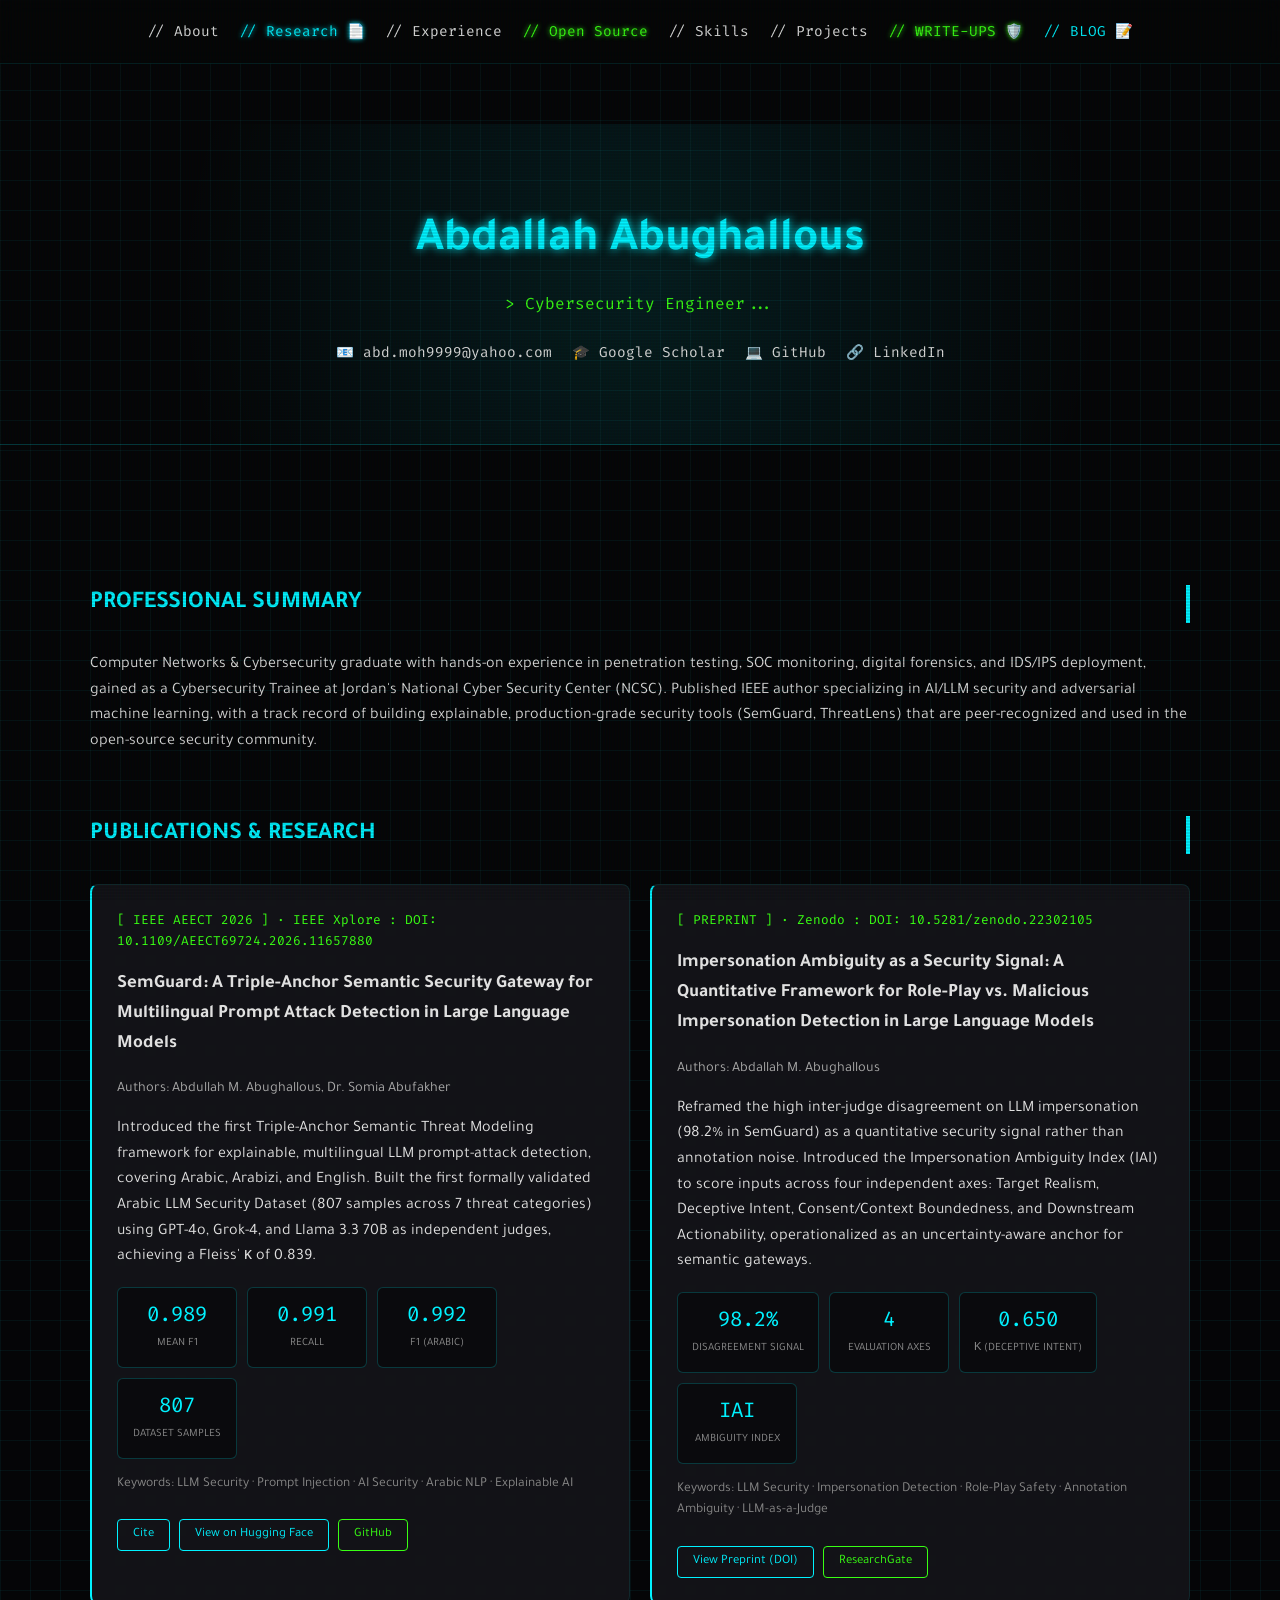
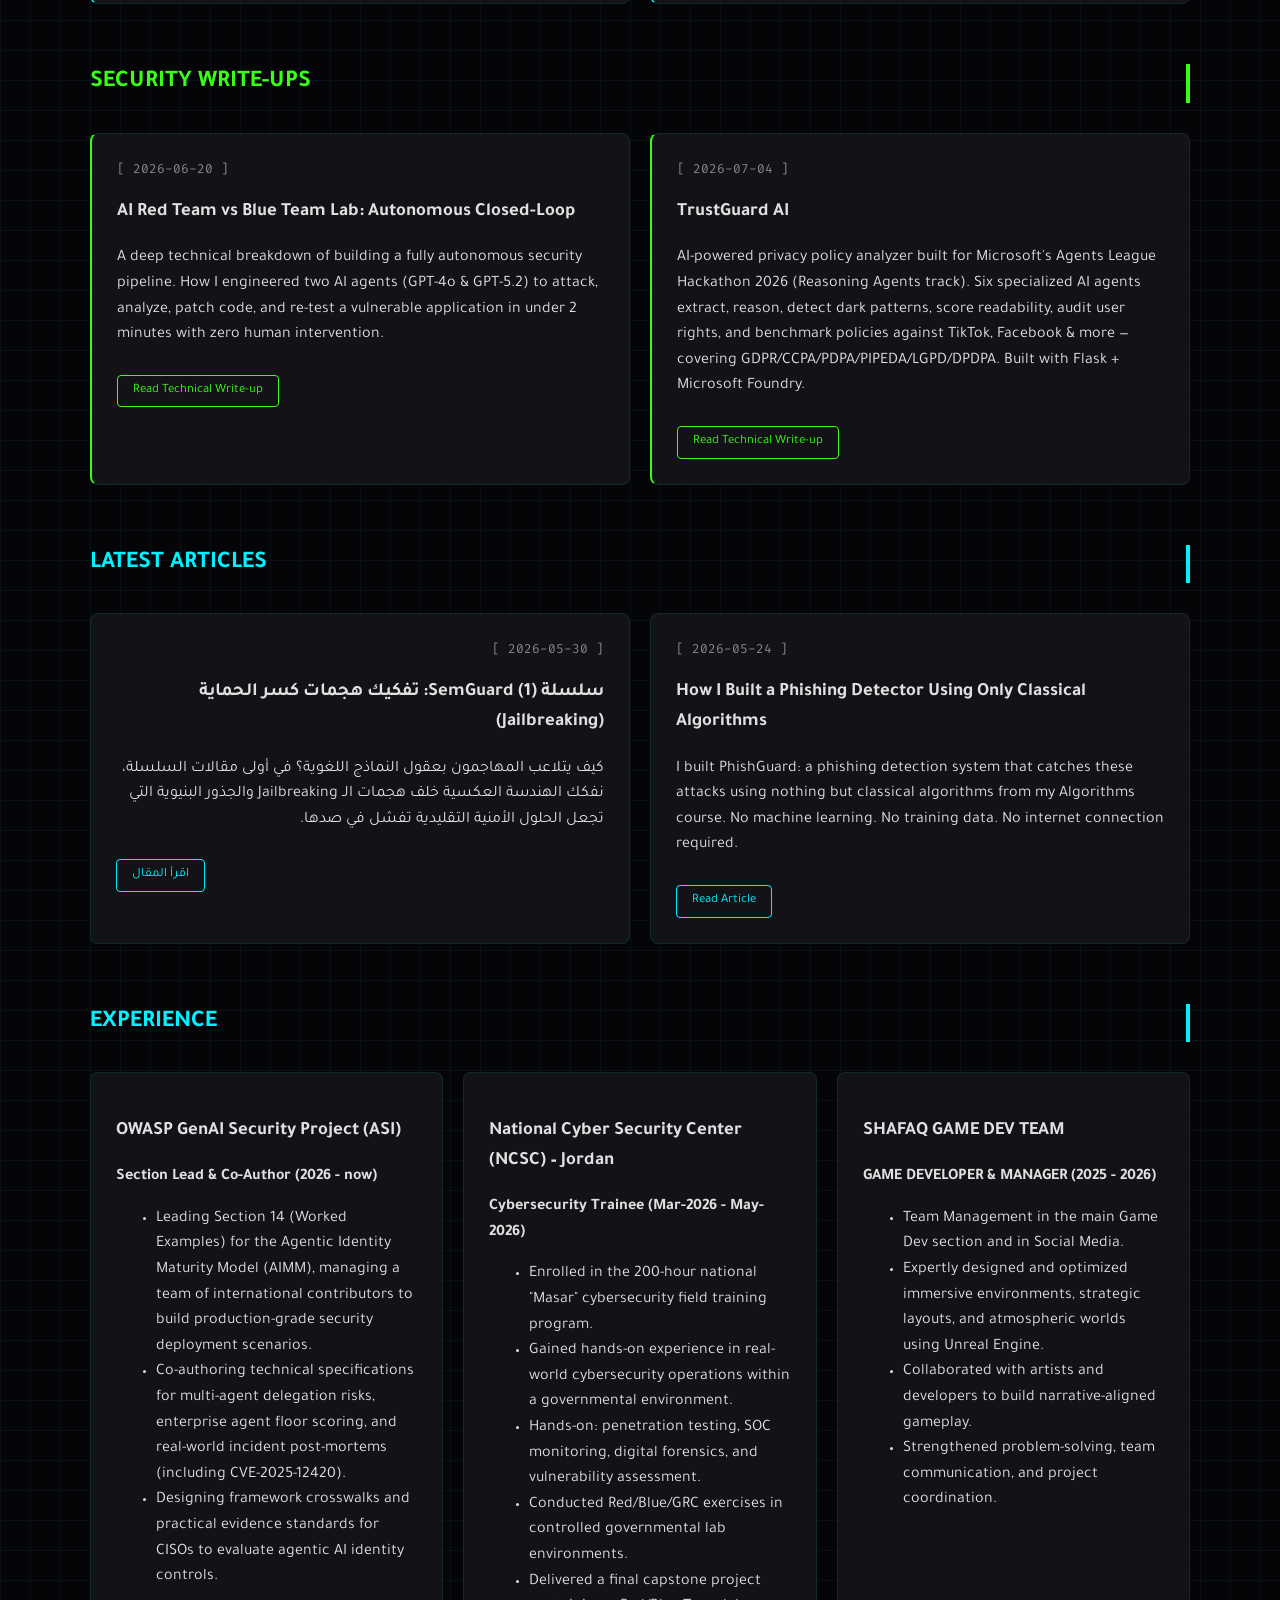
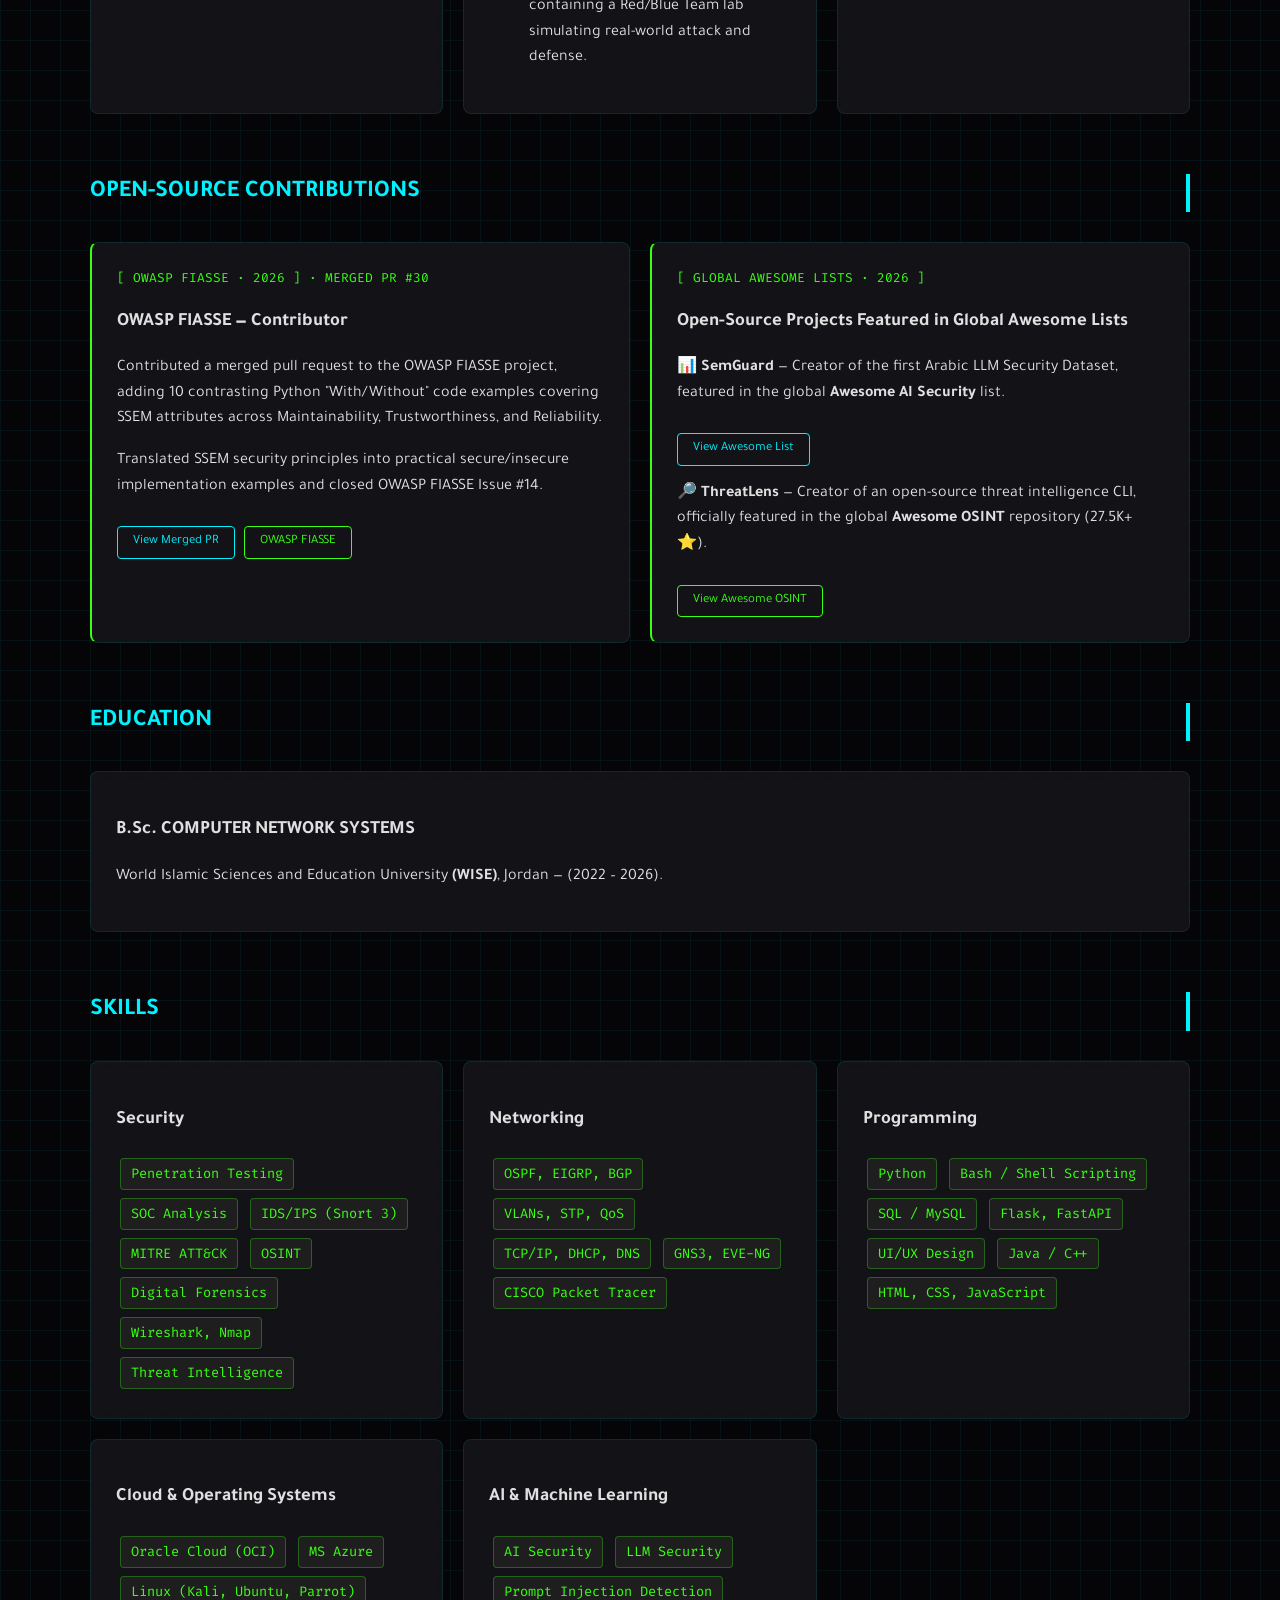
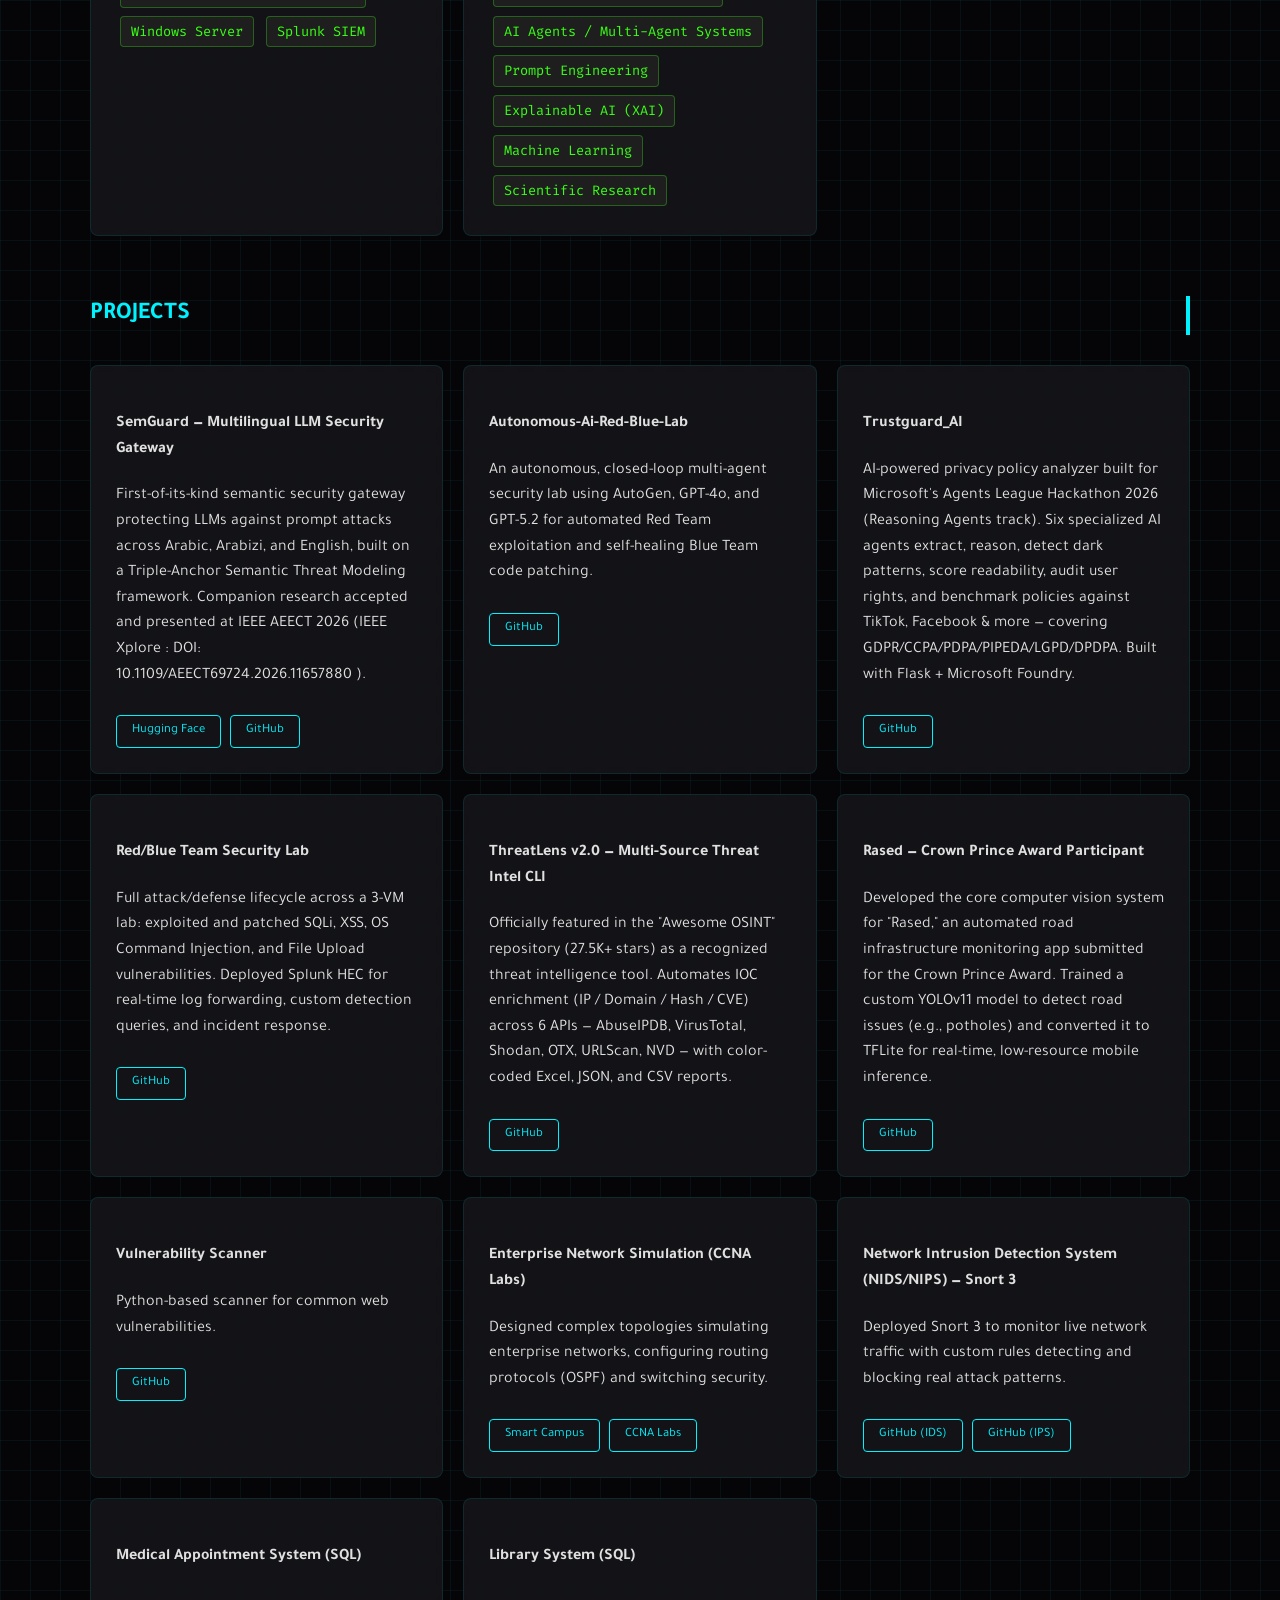
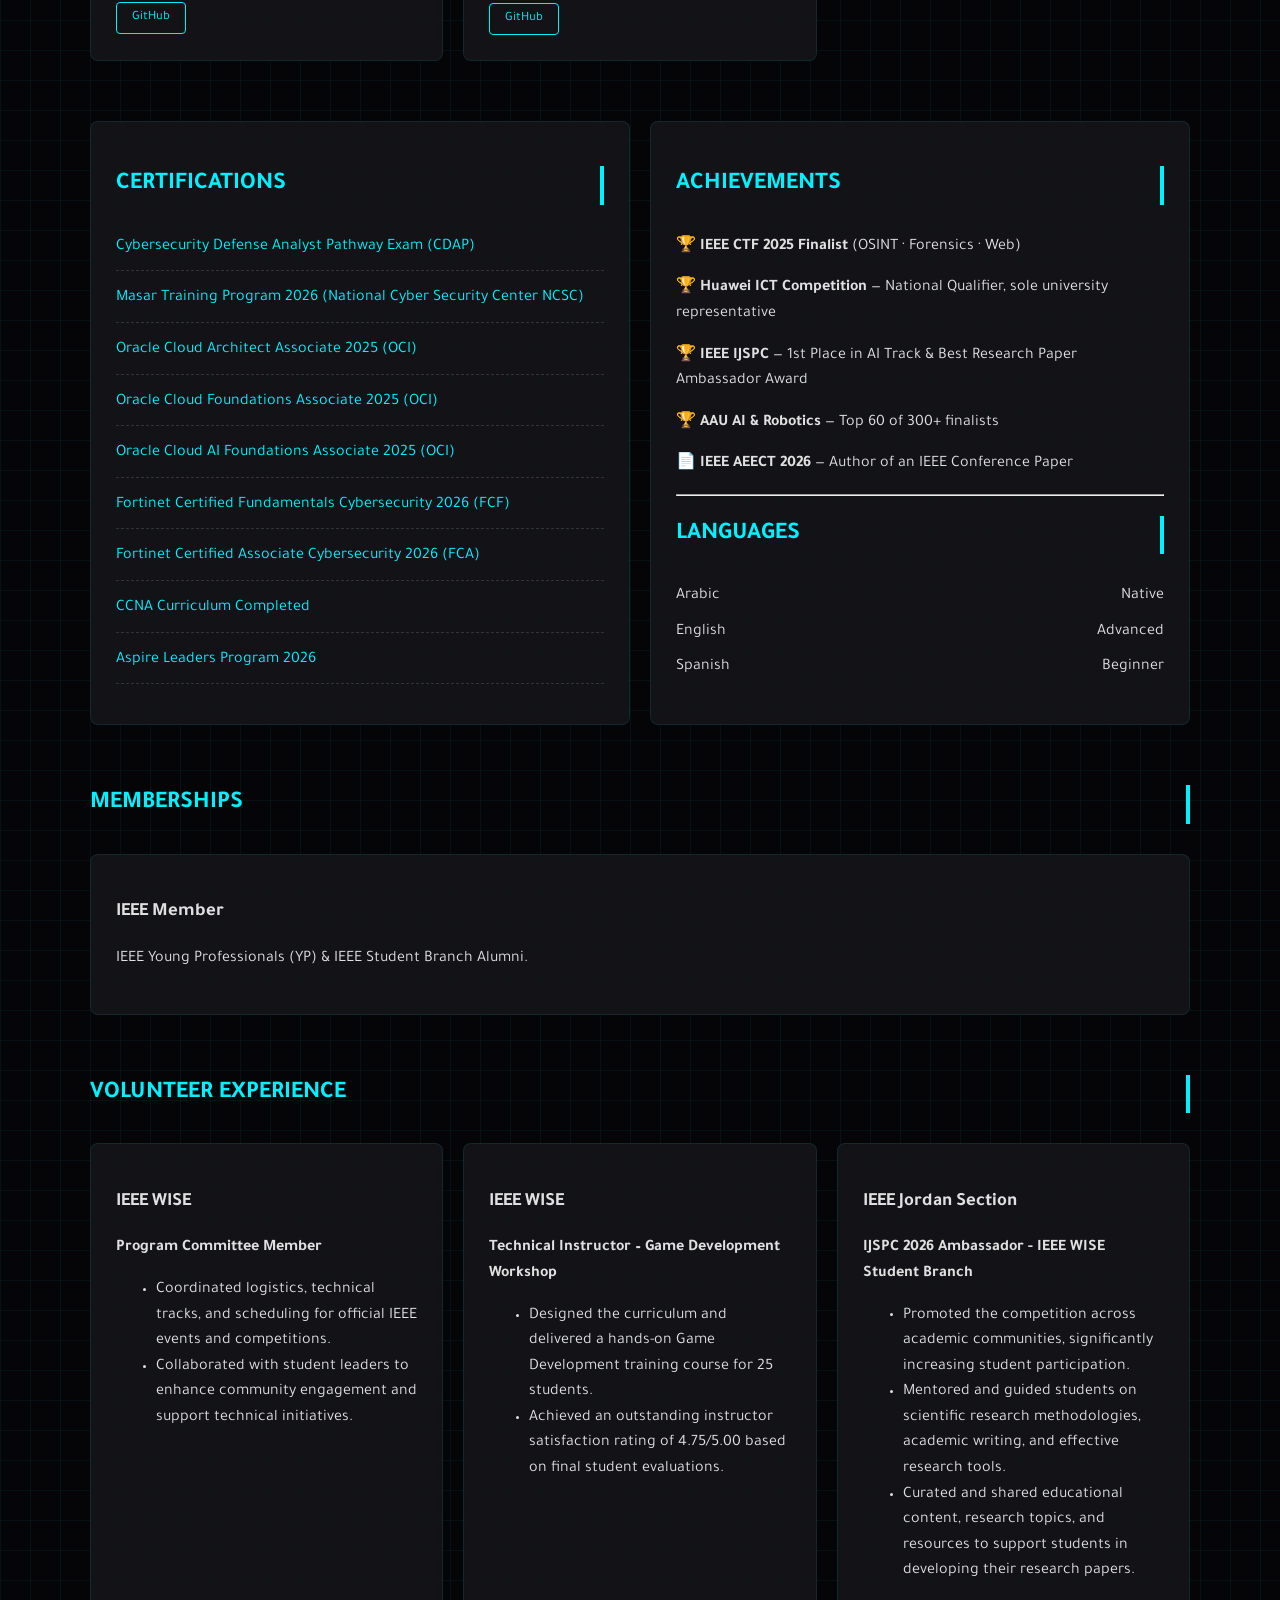
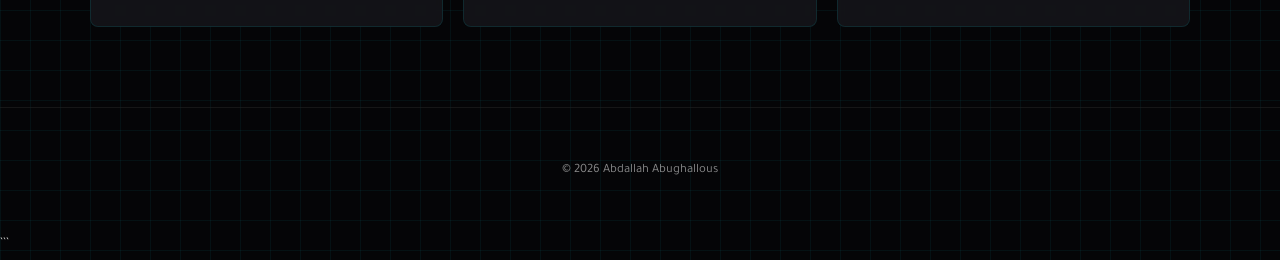
==== commit a8ea6a90: "Revise professional summary Updated professional summary to reflect current skills and experiences. " ====
--- a/index.html
+++ b/index.html
@@ -377,17 +377,10 @@
             <h2 class="section-title">PROFESSIONAL SUMMARY</h2>
 
             <p>
-                Computer Networks & Cybersecurity graduate with hands-on experience in
-                network security, penetration testing, SOC analysis, IDS/IPS deployment,
-                and AI-powered security solutions. Former trainee at Jordan's National
-                Cyber Security Center (NCSC) and author of the IEEE paper
-                <b>
-                    "SemGuard: A Triple-Anchor Semantic Security Gateway for Multilingual
-                    Prompt Attack Detection in Large Language Models"
-                </b>
-                (IEEE AEECT 2026, IEEE Xplore).
-                Passionate about AI/LLM security, cyber defense, and adversarial
-                machine learning research.
+                Computer Networks & Cybersecurity graduate with hands-on experience in penetration testing, SOC monitoring, digital forensics, and
+                IDS/IPS deployment, gained as a Cybersecurity Trainee at Jordan's National Cyber Security Center (NCSC). Published IEEE author
+                specializing in AI/LLM security and adversarial machine learning, with a track record of building explainable, production-grade security
+                tools (SemGuard, ThreatLens) that are peer-recognized and used in the open-source security community.
             </p>
         </section>
 
@@ -658,7 +651,43 @@
                         </li>
                     </ul>
                 </div>
-
+                <div class="card">
+                    <h3>
+                        National Cyber Security Center (NCSC) – Jordan
+                    </h3>
+
+                    <p>
+                        <b>Cybersecurity Trainee (Mar-2026 - May-2026)</b>
+                    </p>
+
+                    <ul>
+                        <li>
+                            Enrolled in the 200-hour national "Masar"
+                            cybersecurity field training program.
+                        </li>
+
+                        <li>
+                            Gained hands-on experience in real-world cybersecurity
+                            operations within a governmental environment.
+                        </li>
+
+                        <li>
+                            Hands-on: penetration testing, SOC monitoring,
+                            digital forensics, and vulnerability assessment.
+                        </li>
+
+                        <li>
+                            Conducted Red/Blue/GRC exercises in controlled
+                            governmental lab environments.
+                        </li>
+
+                        <li>
+                            Delivered a final capstone project containing a
+                            Red/Blue Team lab simulating real-world attack
+                            and defense.
+                        </li>
+                    </ul>
+                </div>
                 <div class="card">
                     <h3>SHAFAQ GAME DEV TEAM</h3>
 
@@ -689,45 +718,6 @@
                         </li>
                     </ul>
                 </div>
-
-                <div class="card">
-                    <h3>
-                        National Cyber Security Center (NCSC) – Jordan
-                    </h3>
-
-                    <p>
-                        <b>Cybersecurity Trainee (Mar-2026 - May-2026)</b>
-                    </p>
-
-                    <ul>
-                        <li>
-                            Enrolled in the 200-hour national "Masar"
-                            cybersecurity field training program.
-                        </li>
-
-                        <li>
-                            Gained hands-on experience in real-world cybersecurity
-                            operations within a governmental environment.
-                        </li>
-
-                        <li>
-                            Hands-on: penetration testing, SOC monitoring,
-                            digital forensics, and vulnerability assessment.
-                        </li>
-
-                        <li>
-                            Conducted Red/Blue/GRC exercises in controlled
-                            governmental lab environments.
-                        </li>
-
-                        <li>
-                            Delivered a final capstone project containing a
-                            Red/Blue Team lab simulating real-world attack
-                            and defense.
-                        </li>
-                    </ul>
-                </div>
-
             </div>
         </section>
 
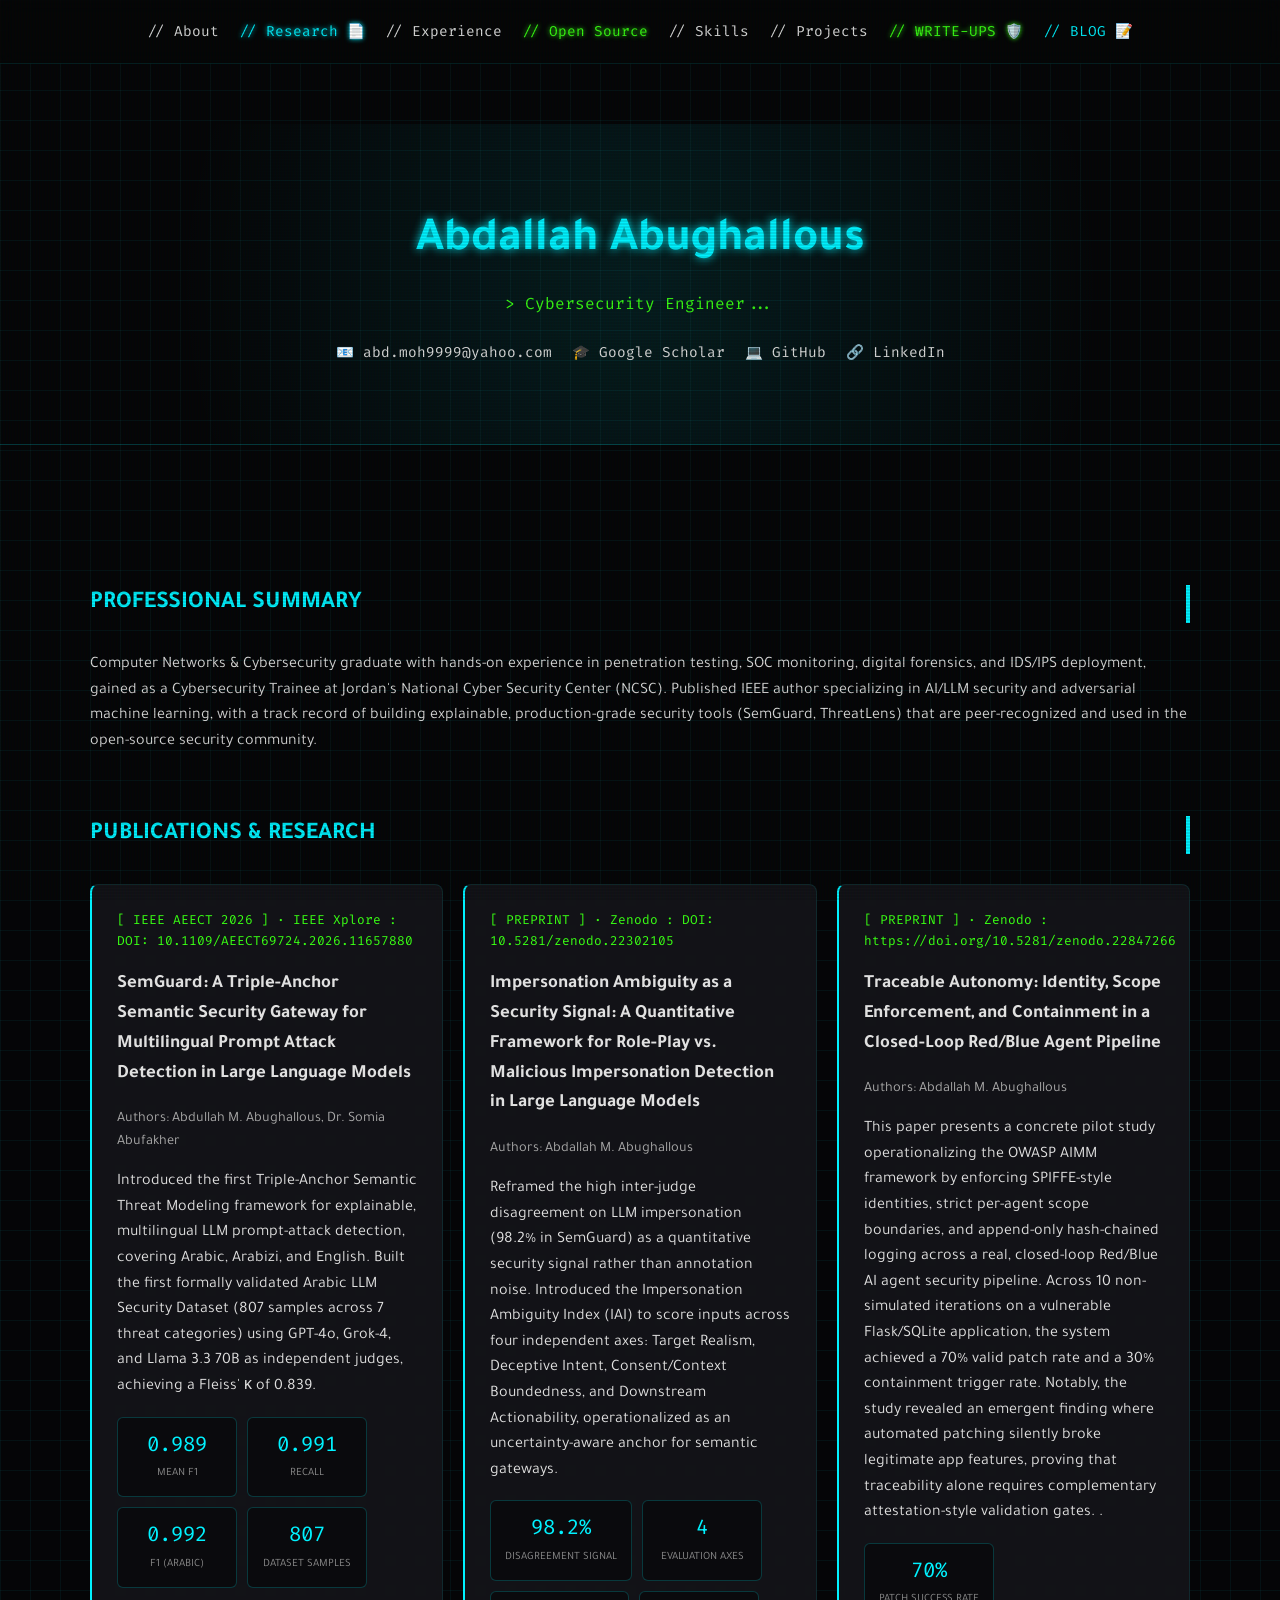
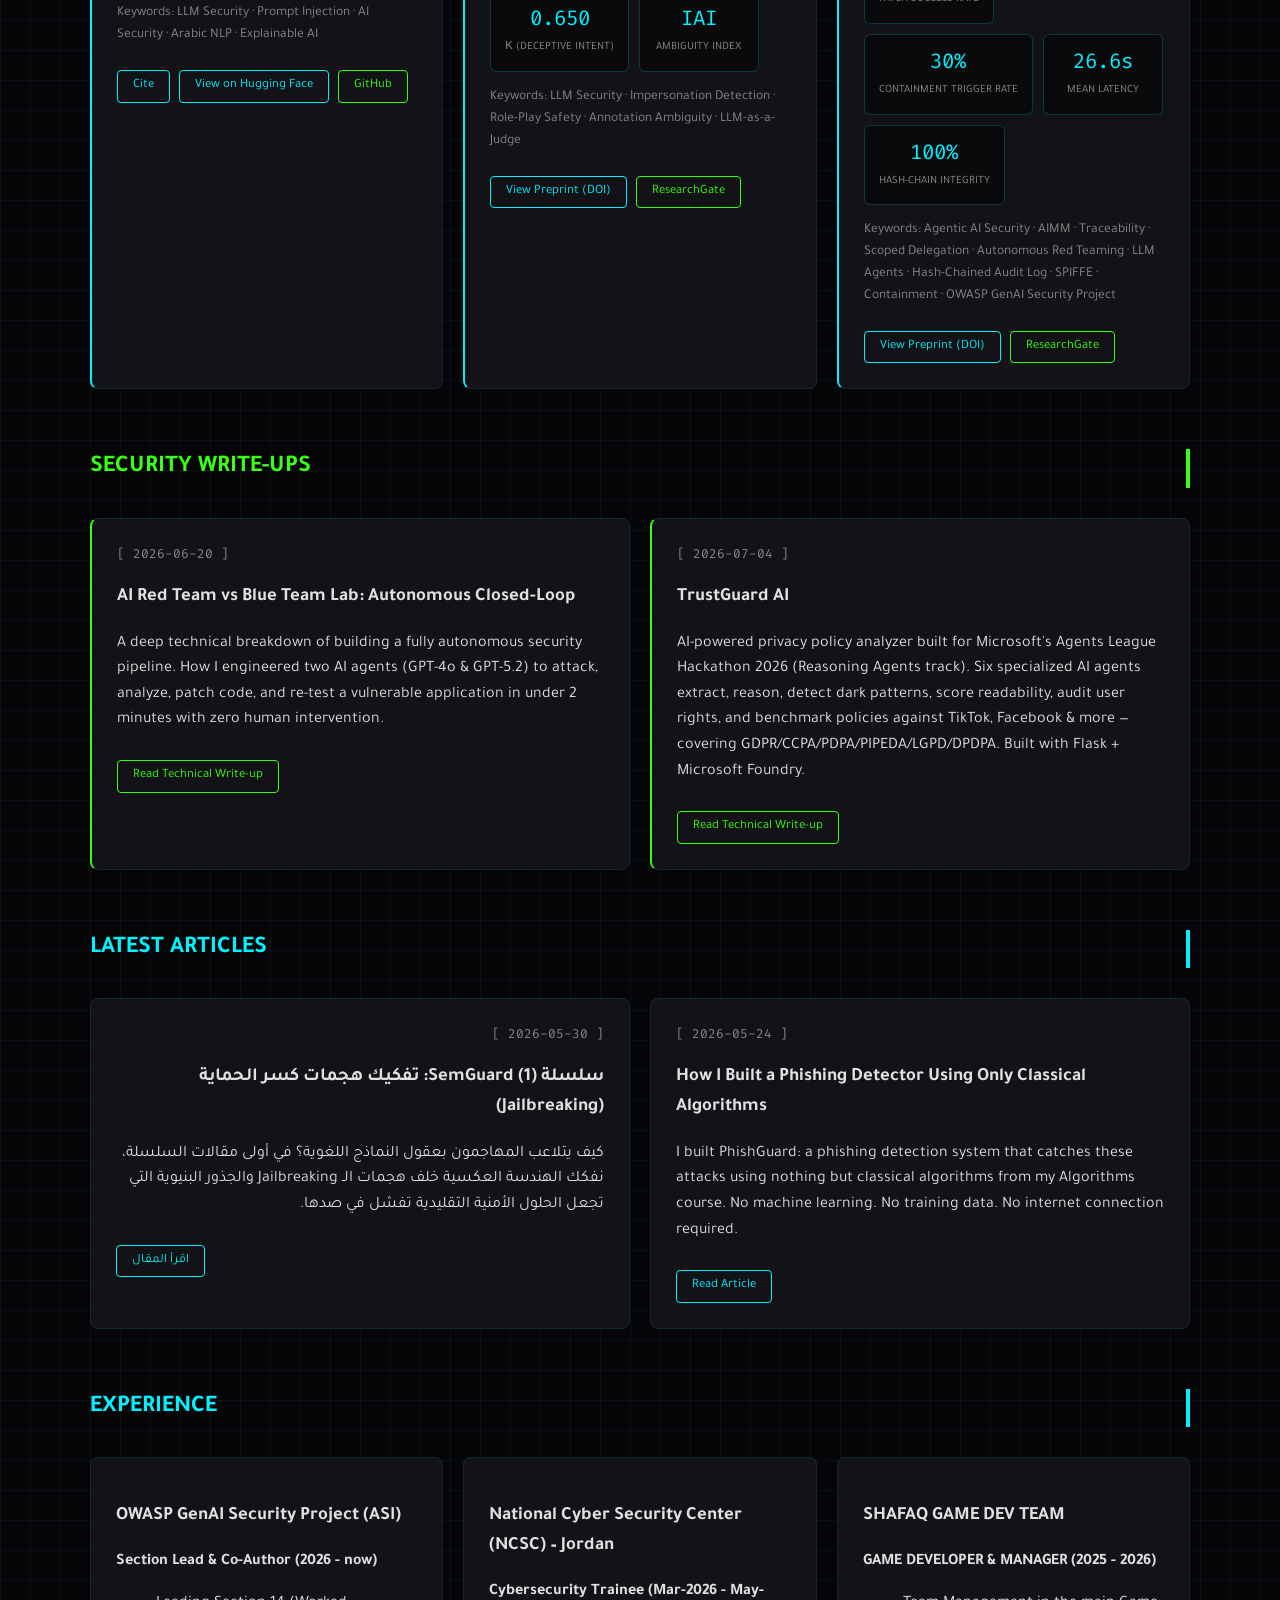
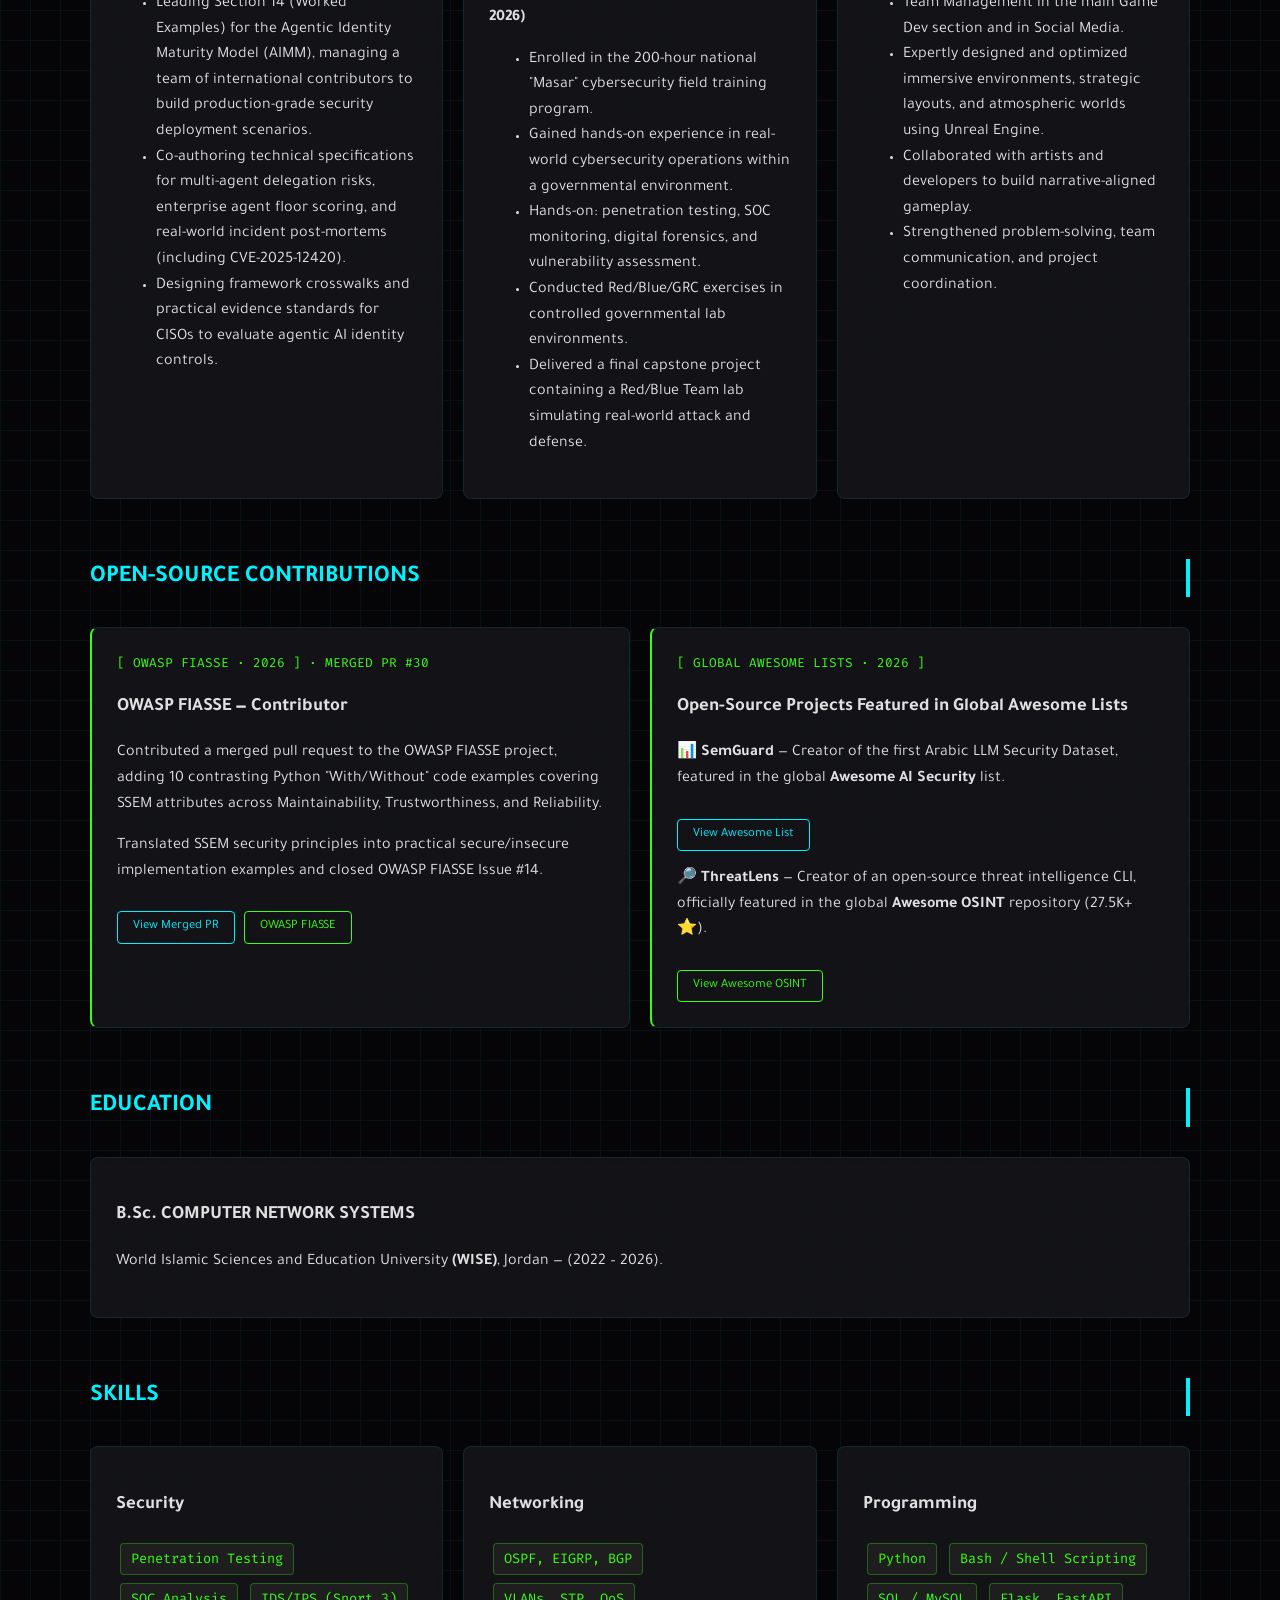
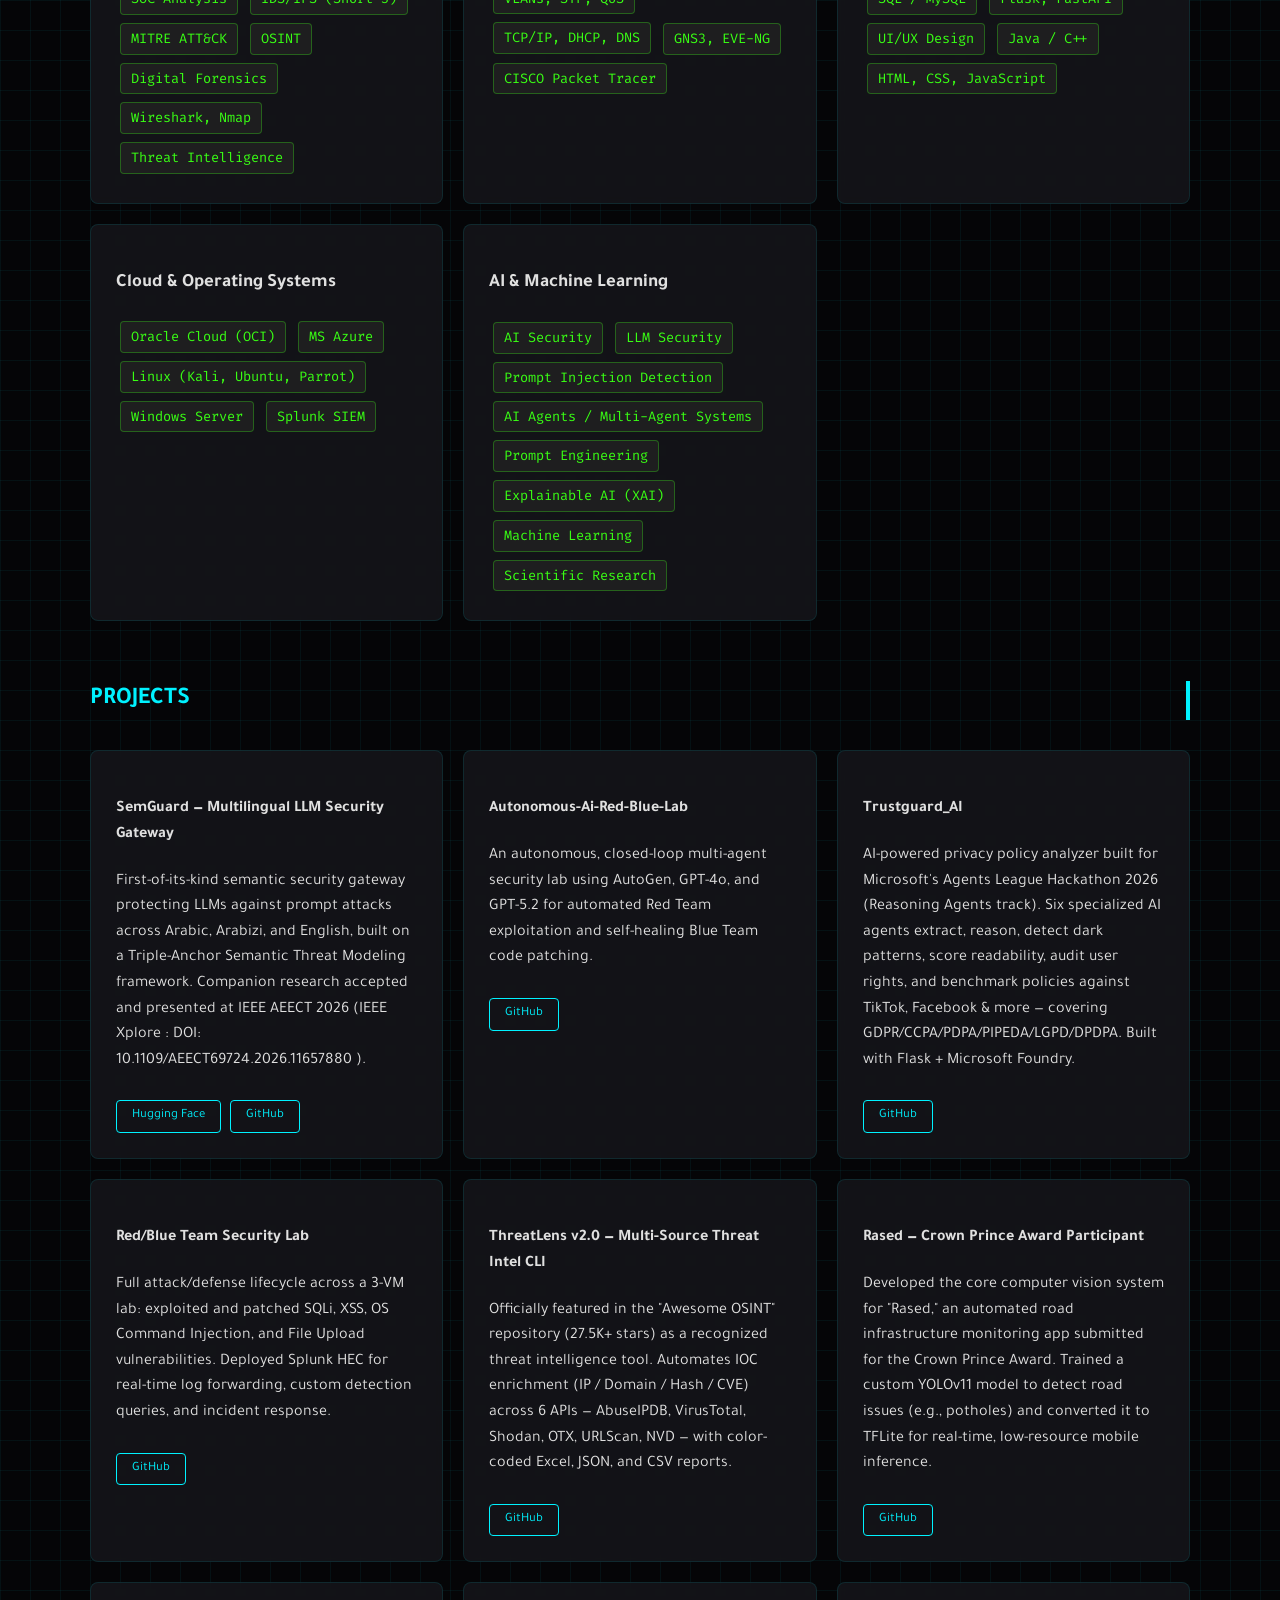
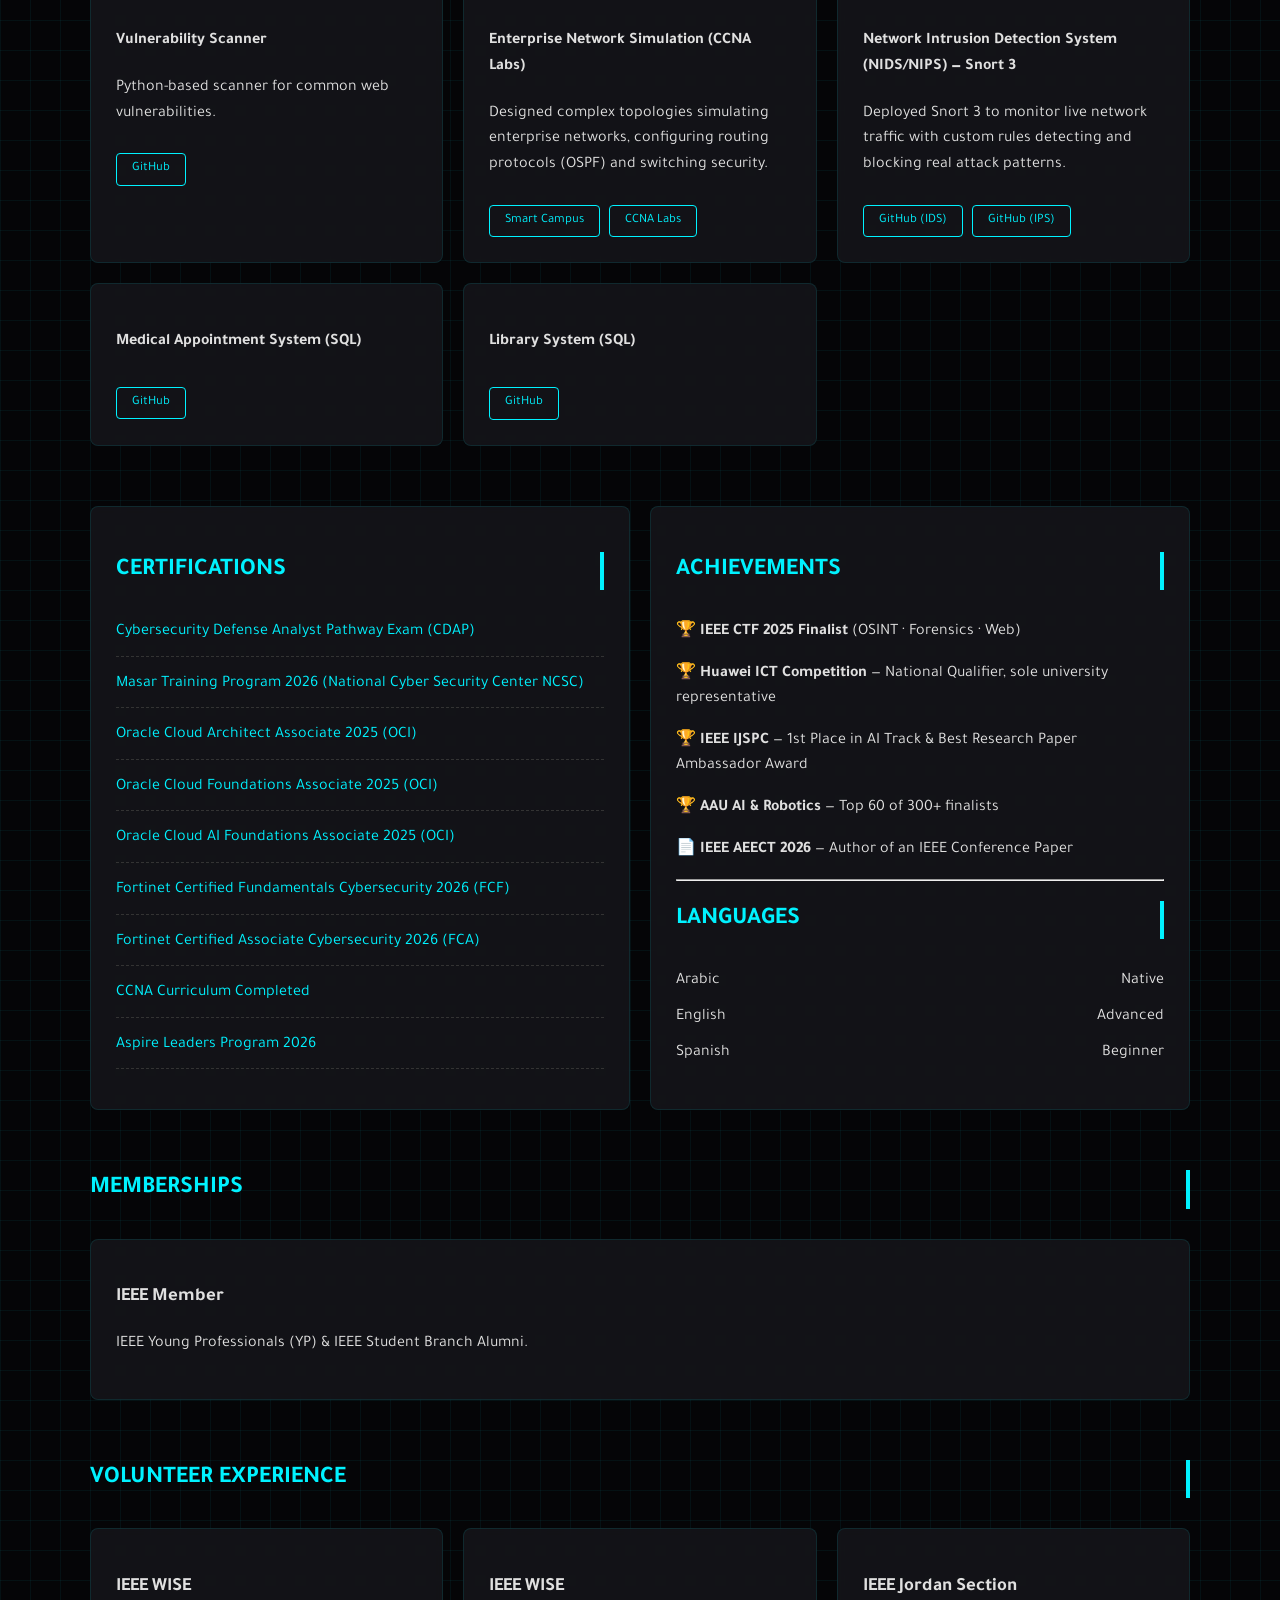
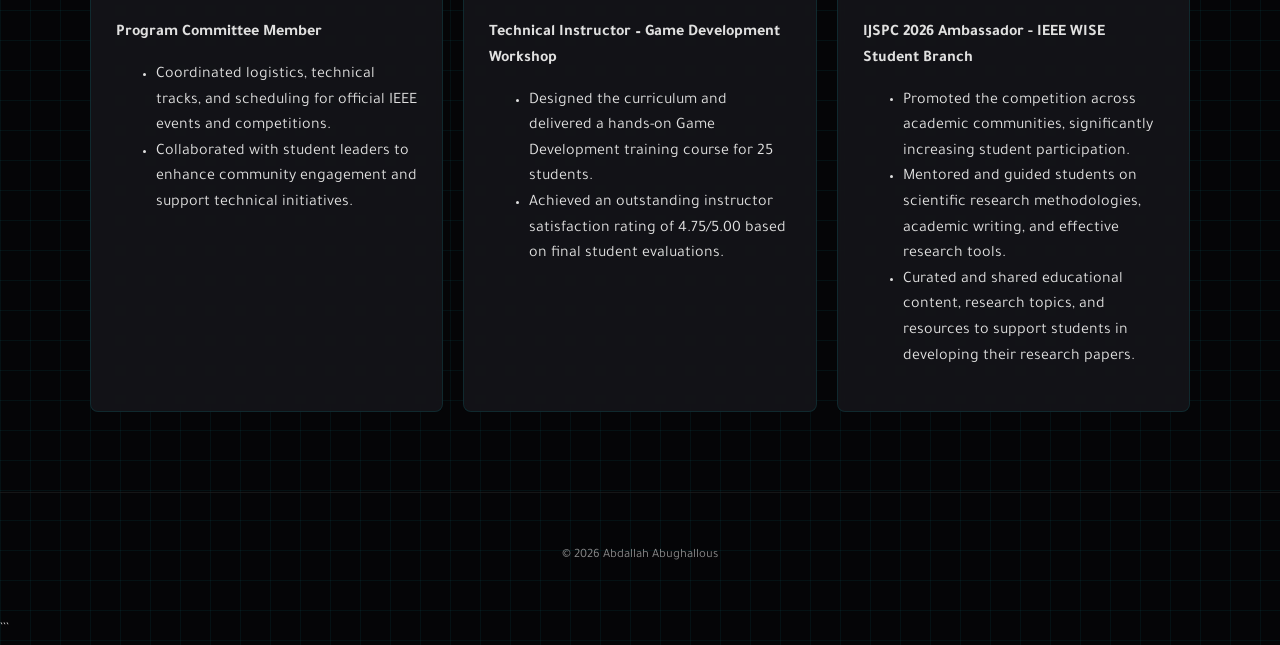
==== commit d024ac58: "Add preprint publication details to index.html Added publication details for a preprint on traceable" ====
--- a/index.html
+++ b/index.html
@@ -1,7 +1,7 @@
 <!DOCTYPE html>
 <html lang="en">
 <head>
-    <meta charset="UTF-8">
+    <meta charset="UTF-8"> 
     <meta name="viewport" content="width=device-width, initial-scale=1.0">
     <title>Abdallah Abughallous | Portfolio & Blog</title>  
 
@@ -516,6 +516,65 @@
                         ResearchGate
                     </a>
                 </div>
+
+                 <!-- Publication 3:Traceable Autonomy: Identity, Scope Enforcement, and Containment in a Closed-Loop Red/Blue Agent Pipeline (Preprint) -->
+                <div class="card pub-card">
+
+                    <div class="pub-meta">
+                        [ PREPRINT ] · Zenodo : https://doi.org/10.5281/zenodo.22847266
+                    </div>
+
+                    <h3>
+                        Traceable Autonomy: Identity, Scope Enforcement, and Containment in a Closed-Loop Red/Blue Agent Pipeline
+                    </h3>
+
+                    <div class="pub-authors">
+                        Authors: Abdallah M. Abughallous
+                    </div>
+
+                    <p>
+                        This paper presents a concrete pilot study operationalizing the OWASP AIMM framework by enforcing SPIFFE-style identities,
+                        strict per-agent scope boundaries, and append-only hash-chained logging across a real, closed-loop Red/Blue AI agent security pipeline.
+                        Across 10 non-simulated iterations on a vulnerable Flask/SQLite application, the system achieved a 70% valid patch rate and a 30% containment trigger rate.
+                        Notably, the study revealed an emergent finding where automated patching silently broke legitimate app features,
+                        proving that traceability alone requires complementary attestation-style validation gates.   .
+                    </p>
+
+                     <div class="pub-stats">
+                       <div class="stat-box">
+                       <span class="num">70%</span>
+                       <span class="label">Patch Success Rate</span>
+                     </div>
+
+                     <div class="stat-box">
+                        <span class="num">30%</span>
+                        <span class="label">Containment Trigger Rate</span>
+                     </div>
+
+                    <div class="stat-box">
+                       <span class="num">26.6s</span>
+                       <span class="label">Mean Latency</span>
+                    </div>
+
+                   <div class="stat-box">
+                     <span class="num">100%</span>
+                     <span class="label">Hash-Chain Integrity</span>
+                   </div>
+                   </div>
+
+                  <p style="font-size:0.85rem; color:#888;">
+                   Keywords: Agentic AI Security · AIMM · Traceability · Scoped Delegation · Autonomous Red Teaming · LLM Agents · Hash-Chained Audit Log · SPIFFE · Containment · OWASP GenAI Security Project
+                  </p>
+
+                    <a href="https://doi.org/10.5281/zenodo.22847266" class="btn" target="_blank">
+                        View Preprint (DOI)
+                    </a>
+
+                    <a href="https://www.researchgate.net/publication/414503132_Traceable_Autonomy_Identity_Scope_Enforcement_and_Containment_in_a_Closed-Loop_RedBlue_Agent_Pipeline" class="btn btn-secondary" target="_blank">
+                        ResearchGate
+                    </a>
+                </div>
+                
             </div>
         </section>
         <!-- Security Write-ups -->
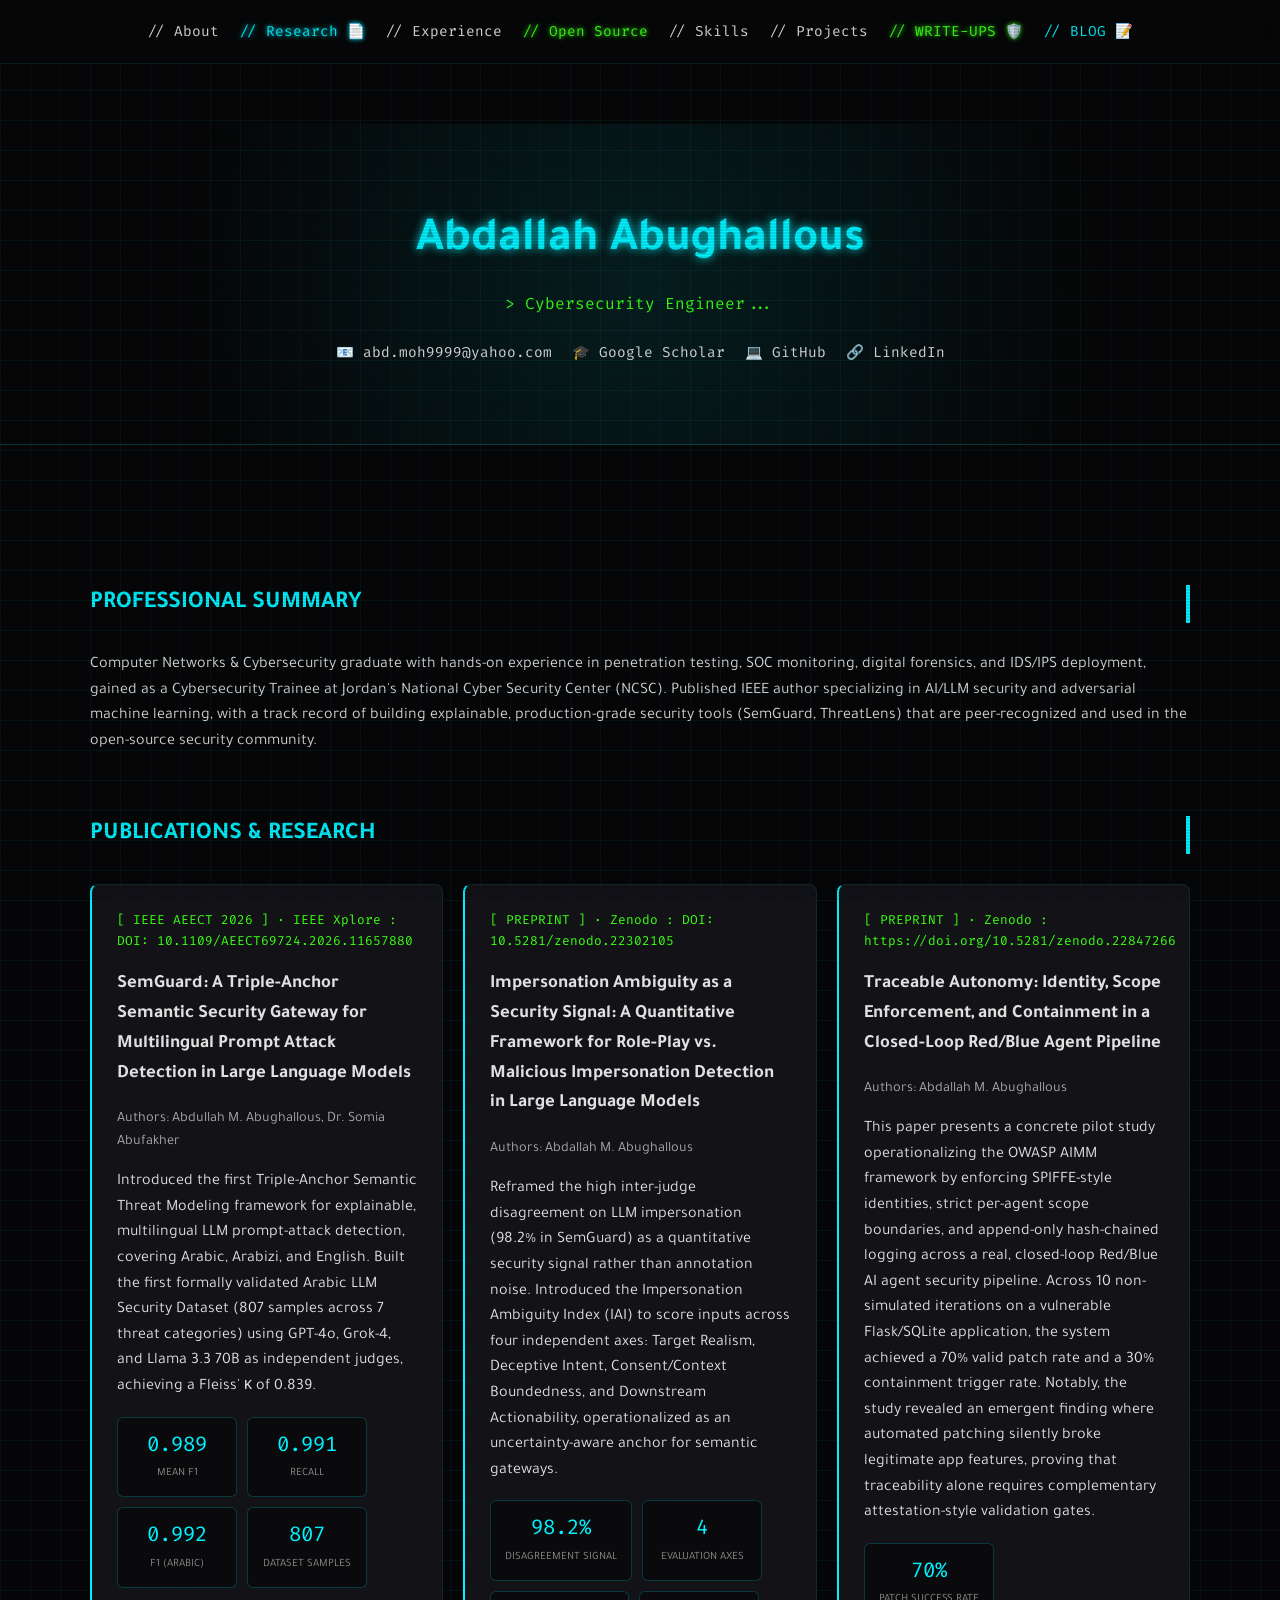
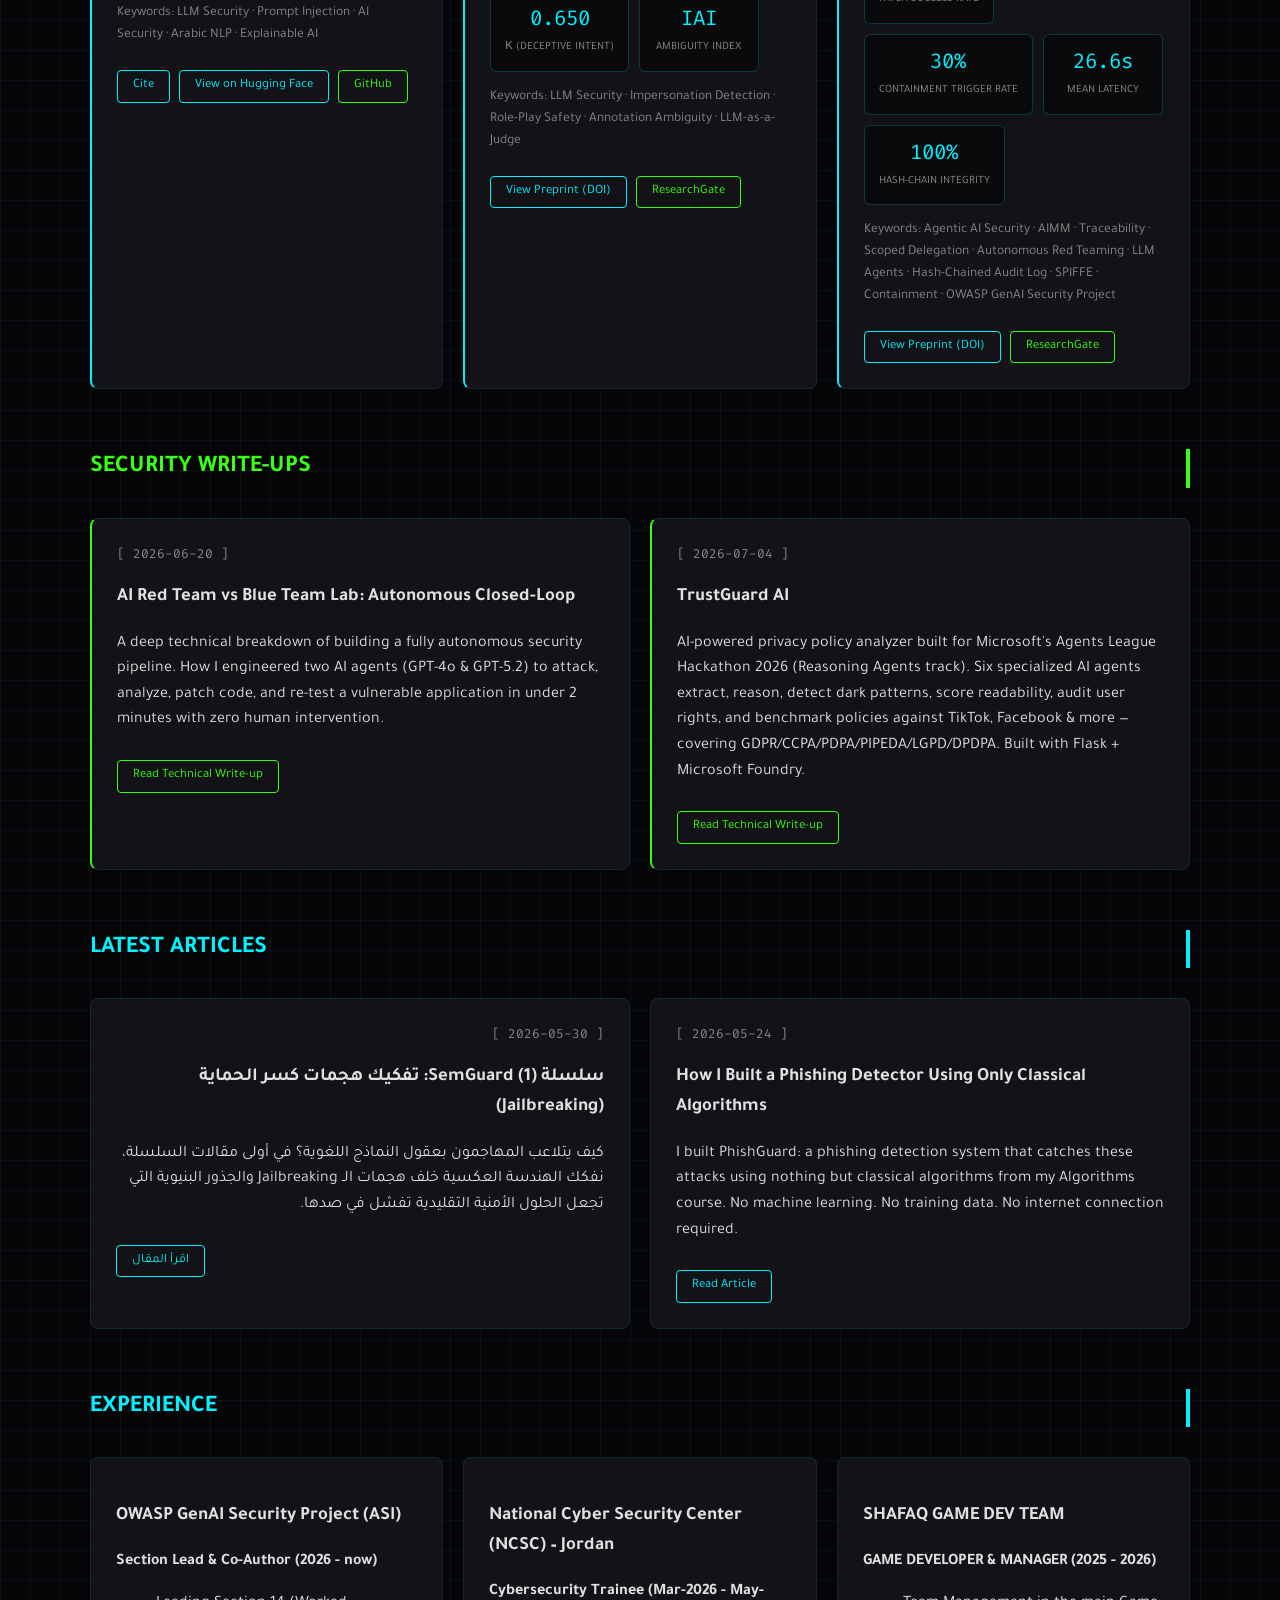
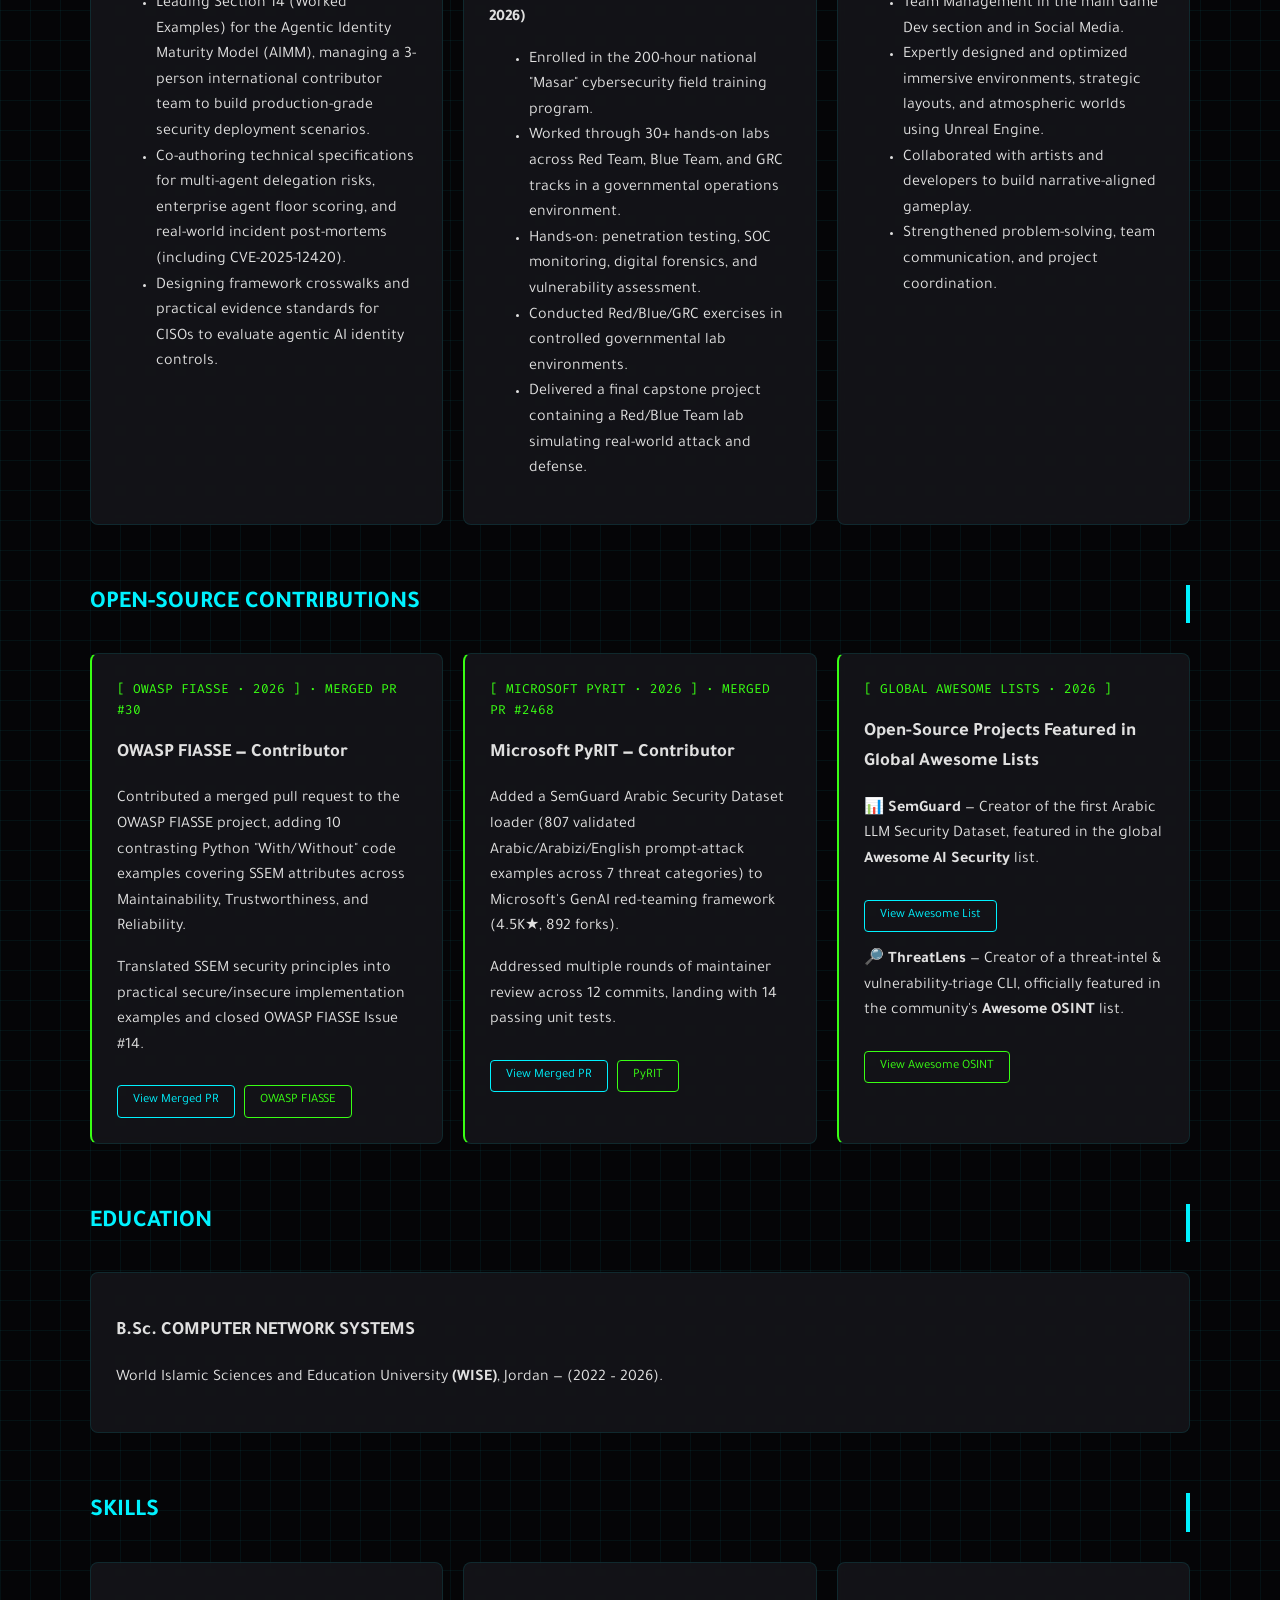
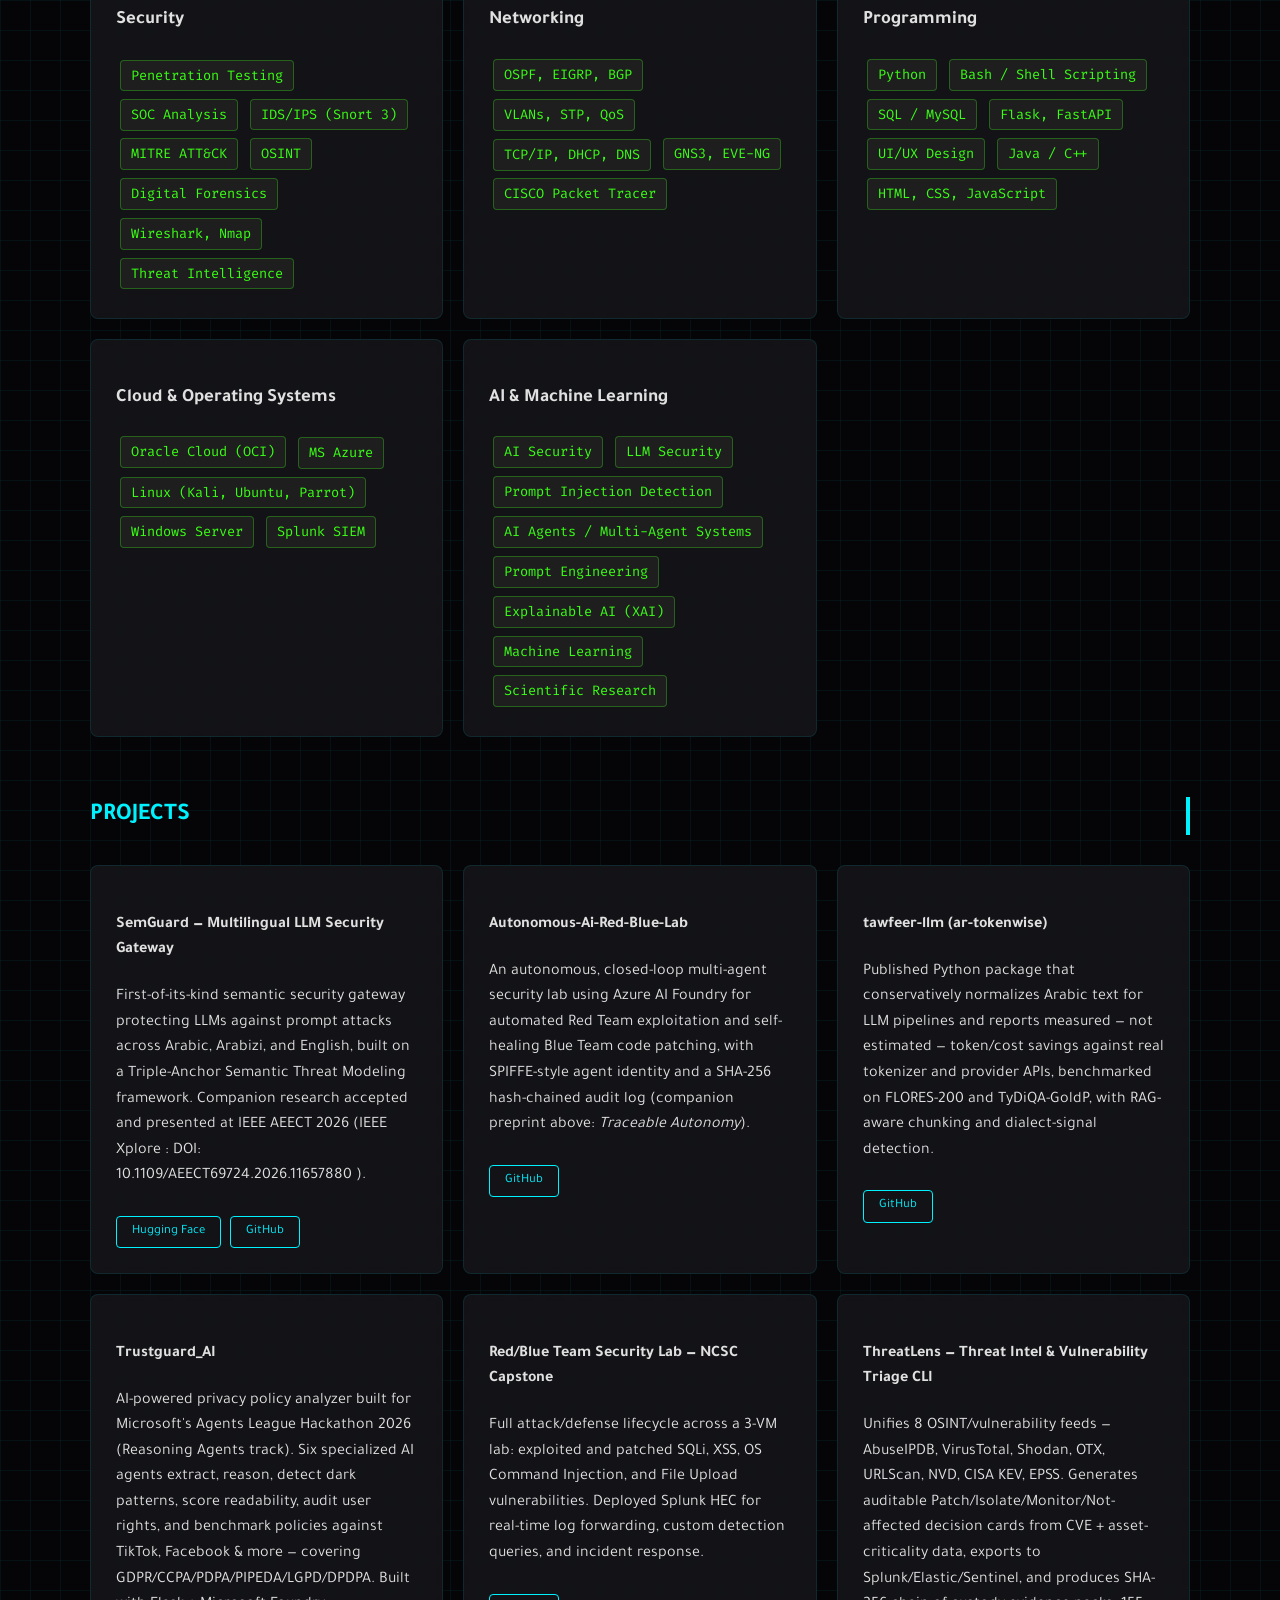
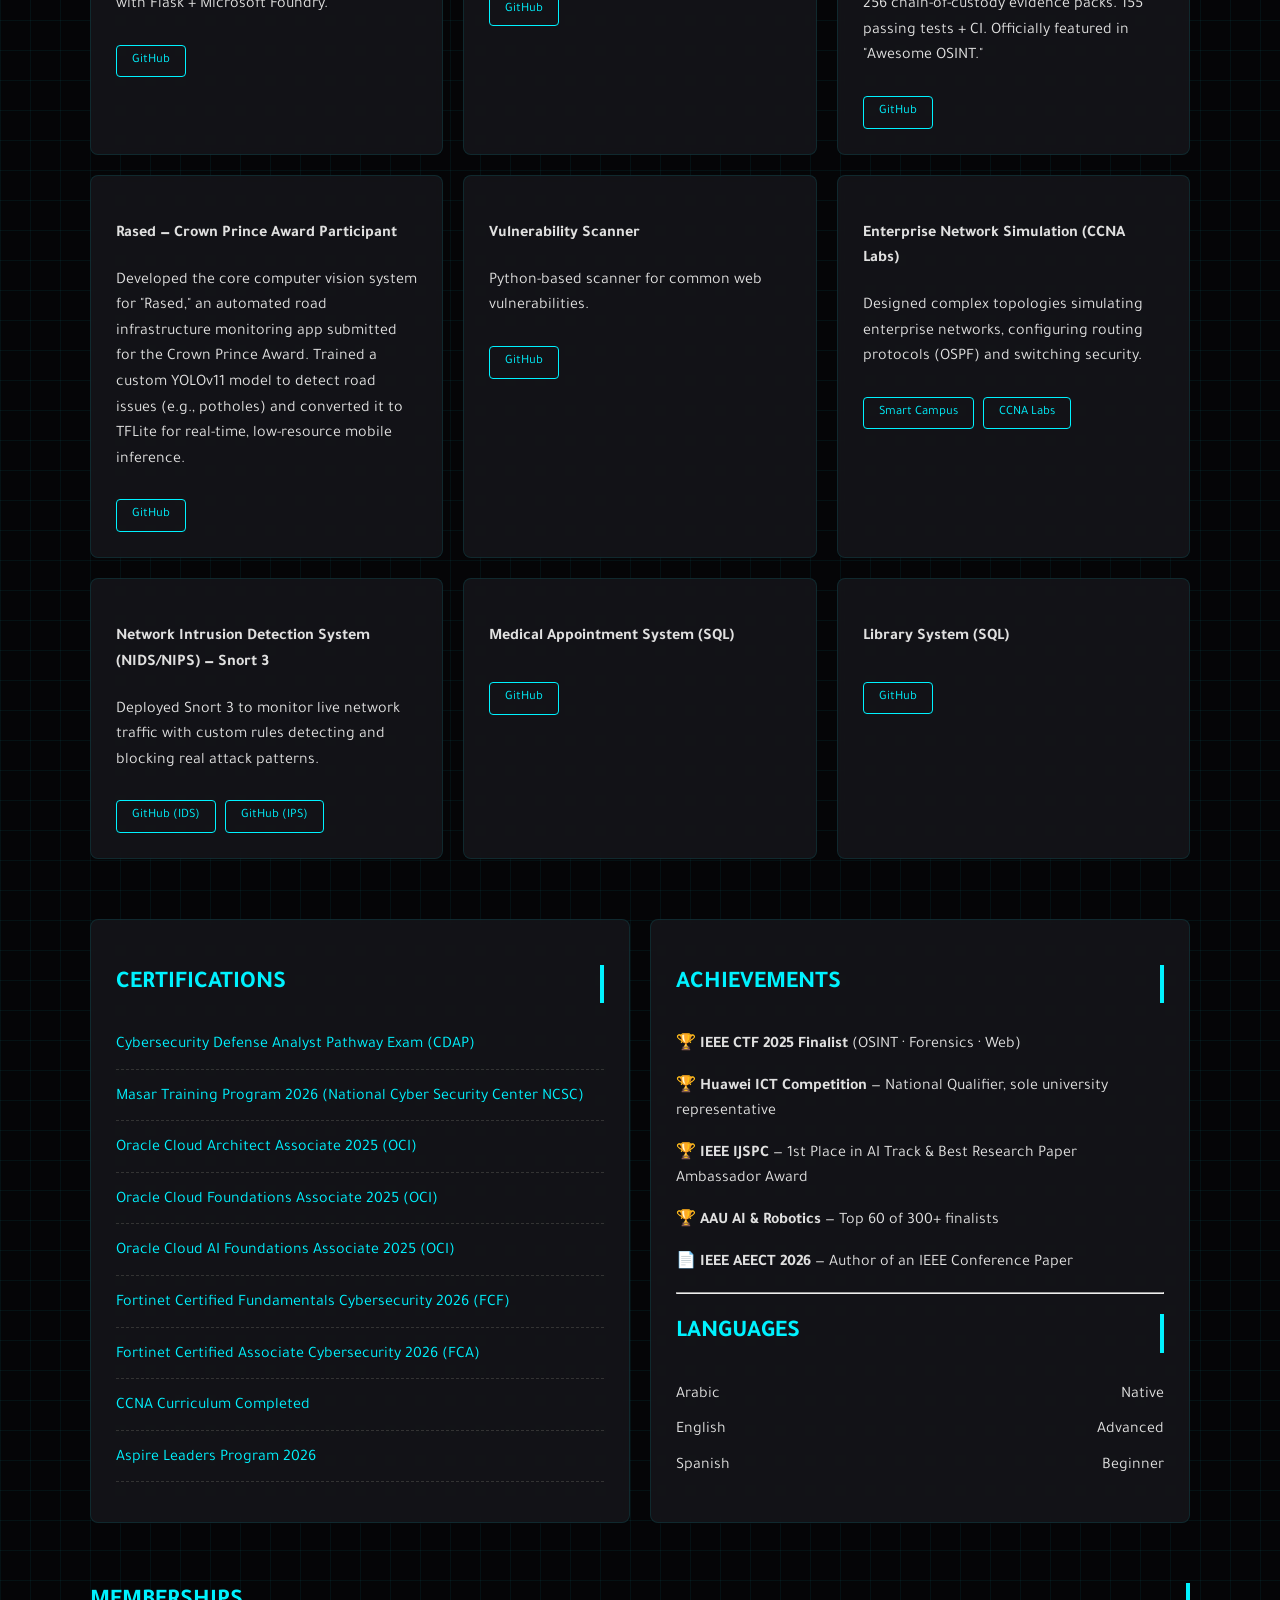
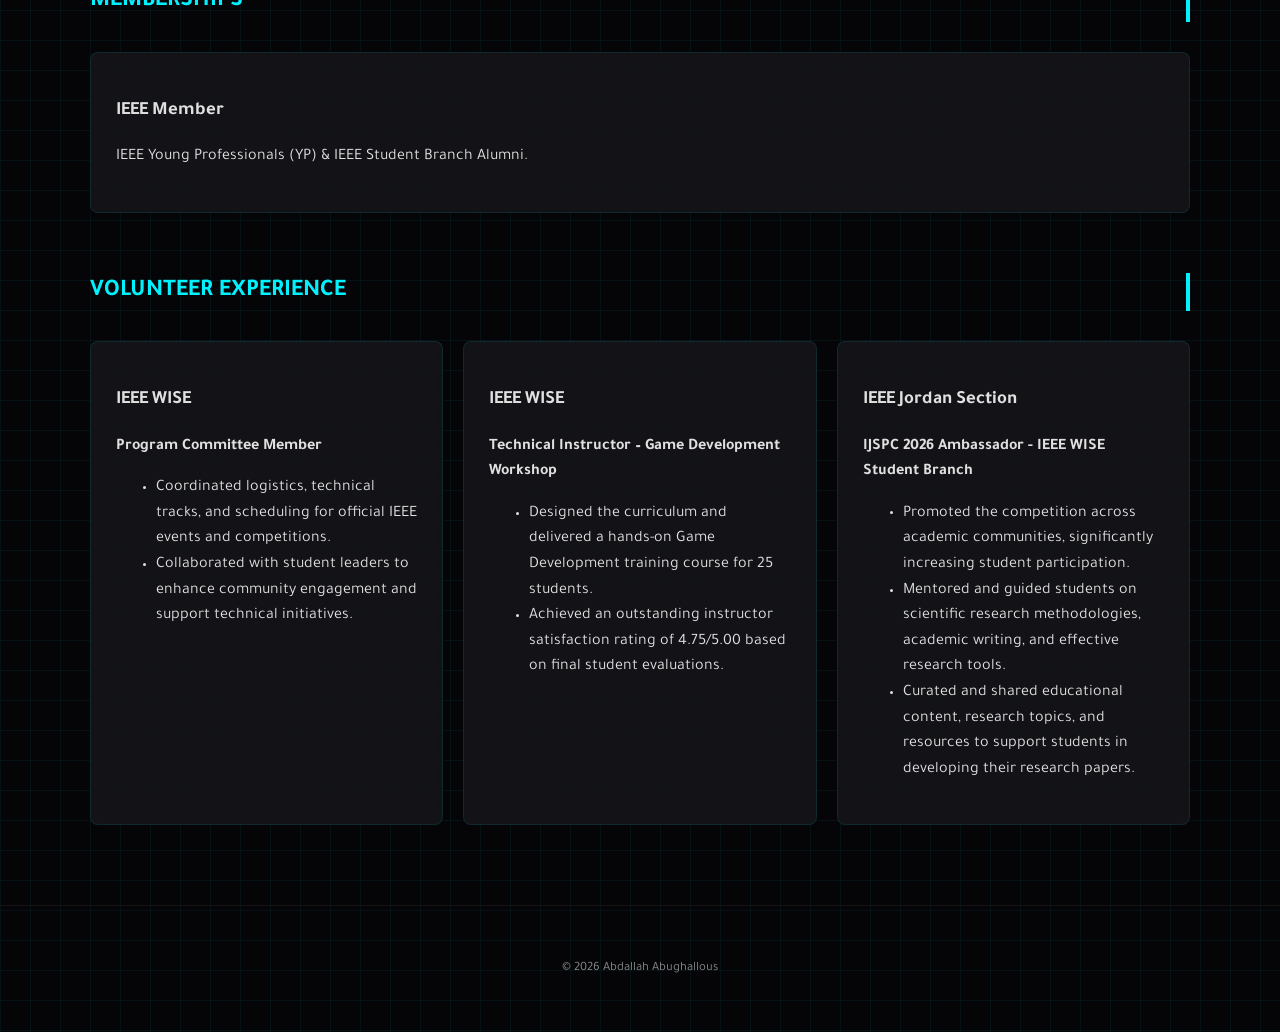
==== commit 7e3afbb6: "Enhance SEO and accessibility in index.html Added a meta description for SEO and improved accessibil" ====
--- a/index.html
+++ b/index.html
@@ -4,6 +4,7 @@
     <meta charset="UTF-8"> 
     <meta name="viewport" content="width=device-width, initial-scale=1.0">
     <title>Abdallah Abughallous | Portfolio & Blog</title>  
+    <meta name="description" content="Abdallah Abughallous — Cybersecurity Engineer & AI/LLM Security Researcher. IEEE-published author (SemGuard), OWASP GenAI Security Project section lead, creator of ThreatLens and tawfeer-llm.">
 
    <link href="https://fonts.googleapis.com/css2?family=Fira+Code:wght@300;500&family=Tajawal:wght@400;700&display=swap" rel="stylesheet">
  
@@ -67,9 +68,14 @@
             transition: 0.3s;
         }
 
-        nav a:hover {
+        nav a:hover, nav a:focus-visible {
             color: var(--primary);
             text-shadow: 0 0 5px var(--primary);
+        }
+
+        a:focus-visible, .btn:focus-visible {
+            outline: 2px solid var(--primary);
+            outline-offset: 3px;
         }
 
         .container {
@@ -320,6 +326,11 @@
             border-top: 1px solid #222;
             font-size: 0.8rem;
             opacity: 0.6;
+        }
+
+        @media (prefers-reduced-motion: reduce) {
+            .card { transition: none; }
+            .card:hover { transform: none; }
         }
     </style>
 </head>
@@ -385,7 +396,6 @@
         </section>
 
         <!-- Publications -->
-<!-- Publications -->
         <section id="publications">
             <h2 class="section-title">PUBLICATIONS & RESEARCH</h2>
 
@@ -537,7 +547,7 @@
                         strict per-agent scope boundaries, and append-only hash-chained logging across a real, closed-loop Red/Blue AI agent security pipeline.
                         Across 10 non-simulated iterations on a vulnerable Flask/SQLite application, the system achieved a 70% valid patch rate and a 30% containment trigger rate.
                         Notably, the study revealed an emergent finding where automated patching silently broke legitimate app features,
-                        proving that traceability alone requires complementary attestation-style validation gates.   .
+                        proving that traceability alone requires complementary attestation-style validation gates.
                     </p>
 
                      <div class="pub-stats">
@@ -697,7 +707,7 @@
                     <ul>
                         <li>
                             Leading Section 14 (Worked Examples) for the Agentic Identity Maturity Model (AIMM),
-                            managing a team of international contributors to build production-grade security deployment scenarios.
+                            managing a 3-person international contributor team to build production-grade security deployment scenarios.
                         </li>
 
                         <li>
@@ -726,8 +736,9 @@
                         </li>
 
                         <li>
-                            Gained hands-on experience in real-world cybersecurity
-                            operations within a governmental environment.
+                            Worked through 30+ hands-on labs across Red Team,
+                            Blue Team, and GRC tracks in a governmental
+                            operations environment.
                         </li>
 
                         <li>
@@ -781,7 +792,6 @@
         </section>
 
         <!-- Open Source -->
-<!-- Open Source -->
 <section id="opensource">
 
     <h2 class="section-title">
@@ -826,6 +836,40 @@
 
         </div>
 
+        <!-- PyRIT (Microsoft) -->
+        <div class="card opensource-card">
+
+            <div class="oss-meta">
+                [ MICROSOFT PYRIT · 2026 ] · MERGED PR #2468
+            </div>
+
+            <h3>
+                Microsoft PyRIT — Contributor
+            </h3>
+
+            <p>
+                Added a SemGuard Arabic Security Dataset loader (807 validated
+                Arabic/Arabizi/English prompt-attack examples across 7 threat
+                categories) to Microsoft's GenAI red-teaming framework
+                (4.5K★, 892 forks).
+            </p>
+
+            <p>
+                Addressed multiple rounds of maintainer review across 12 commits,
+                landing with 14 passing unit tests.
+            </p>
+
+            <a href="https://github.com/microsoft/PyRIT/pull/2468"
+               class="btn">
+                View Merged PR
+            </a>
+
+            <a href="https://github.com/microsoft/PyRIT"
+               class="btn btn-secondary">
+                PyRIT
+            </a>
+
+        </div>
 
         <!-- Awesome Lists -->
         <div class="card opensource-card">
@@ -850,10 +894,9 @@
             </a>
 
             <p>
-                🔎 <strong>ThreatLens</strong> — Creator of an open-source
-                threat intelligence CLI, officially featured in the global
-                <strong>Awesome OSINT</strong> repository
-                (27.5K+ ⭐).
+                🔎 <strong>ThreatLens</strong> — Creator of a threat-intel &
+                vulnerability-triage CLI, officially featured in the
+                community's <strong>Awesome OSINT</strong> list.
             </p>
 
             <a href="https://github.com/jivoi/awesome-osint"
@@ -989,11 +1032,31 @@
 
                     <p>
                         An autonomous, closed-loop multi-agent security lab using
-                        AutoGen, GPT-4o, and GPT-5.2 for automated Red Team
-                        exploitation and self-healing Blue Team code patching.
+                        Azure AI Foundry for automated Red Team exploitation
+                        and self-healing Blue Team code patching, with SPIFFE-style
+                        agent identity and a SHA-256 hash-chained audit log
+                        (companion preprint above: <i>Traceable Autonomy</i>).
                     </p>
 
                     <a href="https://github.com/AbdaullahAG/autonomous-ai-red-blue-lab"
+                       class="btn">
+                        GitHub
+                    </a>
+                </div>
+
+                <div class="card">
+                    <h4>tawfeer-llm (ar-tokenwise)</h4>
+
+                    <p>
+                        Published Python package that conservatively normalizes
+                        Arabic text for LLM pipelines and reports measured —
+                        not estimated — token/cost savings against real
+                        tokenizer and provider APIs, benchmarked on FLORES-200
+                        and TyDiQA-GoldP, with RAG-aware chunking and
+                        dialect-signal detection.
+                    </p>
+
+                    <a href="https://github.com/AbdaullahAG/tawfeer-llm"
                        class="btn">
                         GitHub
                     </a>
@@ -1019,7 +1082,7 @@
                 </div>
 
                 <div class="card">
-                    <h4>Red/Blue Team Security Lab</h4>
+                    <h4>Red/Blue Team Security Lab — NCSC Capstone</h4>
 
                     <p>
                         Full attack/defense lifecycle across a 3-VM lab:
@@ -1036,18 +1099,19 @@
                 </div>
 
                 <div class="card">
-                    <h4>ThreatLens v2.0 — Multi-Source Threat Intel CLI</h4>
-
-                    <p>
-                        Officially featured in the "Awesome OSINT" repository
-                        (27.5K+ stars) as a recognized threat intelligence tool.
-                        Automates IOC enrichment (IP / Domain / Hash / CVE)
-                        across 6 APIs — AbuseIPDB, VirusTotal, Shodan, OTX,
-                        URLScan, NVD — with color-coded Excel, JSON, and CSV
-                        reports.
-                    </p>
-
-                    <a href="https://github.com/AbdaullahAG/Threat_Intel_Project"
+                    <h4>ThreatLens — Threat Intel & Vulnerability Triage CLI</h4>
+
+                    <p>
+                        Unifies 8 OSINT/vulnerability feeds — AbuseIPDB, VirusTotal,
+                        Shodan, OTX, URLScan, NVD, CISA KEV, EPSS. Generates
+                        auditable Patch/Isolate/Monitor/Not-affected decision
+                        cards from CVE + asset-criticality data, exports to
+                        Splunk/Elastic/Sentinel, and produces SHA-256
+                        chain-of-custody evidence packs. 155 passing tests + CI.
+                        Officially featured in "Awesome OSINT."
+                    </p>
+
+                    <a href="https://github.com/AbdaullahAG/ThreatLens"
                        class="btn">
                         GitHub
                     </a>
@@ -1127,7 +1191,7 @@
                 <div class="card">
                     <h4>Medical Appointment System (SQL)</h4>
 
-                    <a href="https://github.com/Medical_Appointment_System"
+                    <a href="https://github.com/AbdaullahAG/Medical_Appointment_System"
                        class="btn">
                         GitHub
                     </a>
@@ -1136,7 +1200,7 @@
                 <div class="card">
                     <h4>Library System (SQL)</h4>
 
-                    <a href="https://github.com/library-sql-project"
+                    <a href="https://github.com/AbdaullahAG/library-sql-project"
                        class="btn">
                         GitHub
                     </a>
@@ -1370,39 +1434,44 @@
             "Game Dev Hobbyist..."
         ];
 
-        let i = 0;
-        let j = 0;
-        let isDeleting = false;
-
-        function typeEffect() {
-            let current = roles[i];
-
-            if (isDeleting) {
-                text.textContent = "> " + current.substring(0, j - 1);
-                j--;
-            } else {
-                text.textContent = "> " + current.substring(0, j + 1);
-                j++;
+        const prefersReducedMotion = window.matchMedia('(prefers-reduced-motion: reduce)').matches;
+
+        if (prefersReducedMotion) {
+            text.textContent = "> " + roles[0];
+        } else {
+            let i = 0;
+            let j = 0;
+            let isDeleting = false;
+
+            function typeEffect() {
+                let current = roles[i];
+
+                if (isDeleting) {
+                    text.textContent = "> " + current.substring(0, j - 1);
+                    j--;
+                } else {
+                    text.textContent = "> " + current.substring(0, j + 1);
+                    j++;
+                }
+
+                if (!isDeleting && j === current.length) {
+                    isDeleting = true;
+                    setTimeout(typeEffect, 2000);
+                } else if (isDeleting && j === 0) {
+                    isDeleting = false;
+                    i = (i + 1) % roles.length;
+                    setTimeout(typeEffect, 500);
+                } else {
+                    setTimeout(
+                        typeEffect,
+                        isDeleting ? 50 : 100
+                    );
+                }
             }
 
-            if (!isDeleting && j === current.length) {
-                isDeleting = true;
-                setTimeout(typeEffect, 2000);
-            } else if (isDeleting && j === 0) {
-                isDeleting = false;
-                i = (i + 1) % roles.length;
-                setTimeout(typeEffect, 500);
-            } else {
-                setTimeout(
-                    typeEffect,
-                    isDeleting ? 50 : 100
-                );
-            }
-        }
-
-        typeEffect();
+            typeEffect();
+        }
     </script>
 
 </body>
 </html>
-```
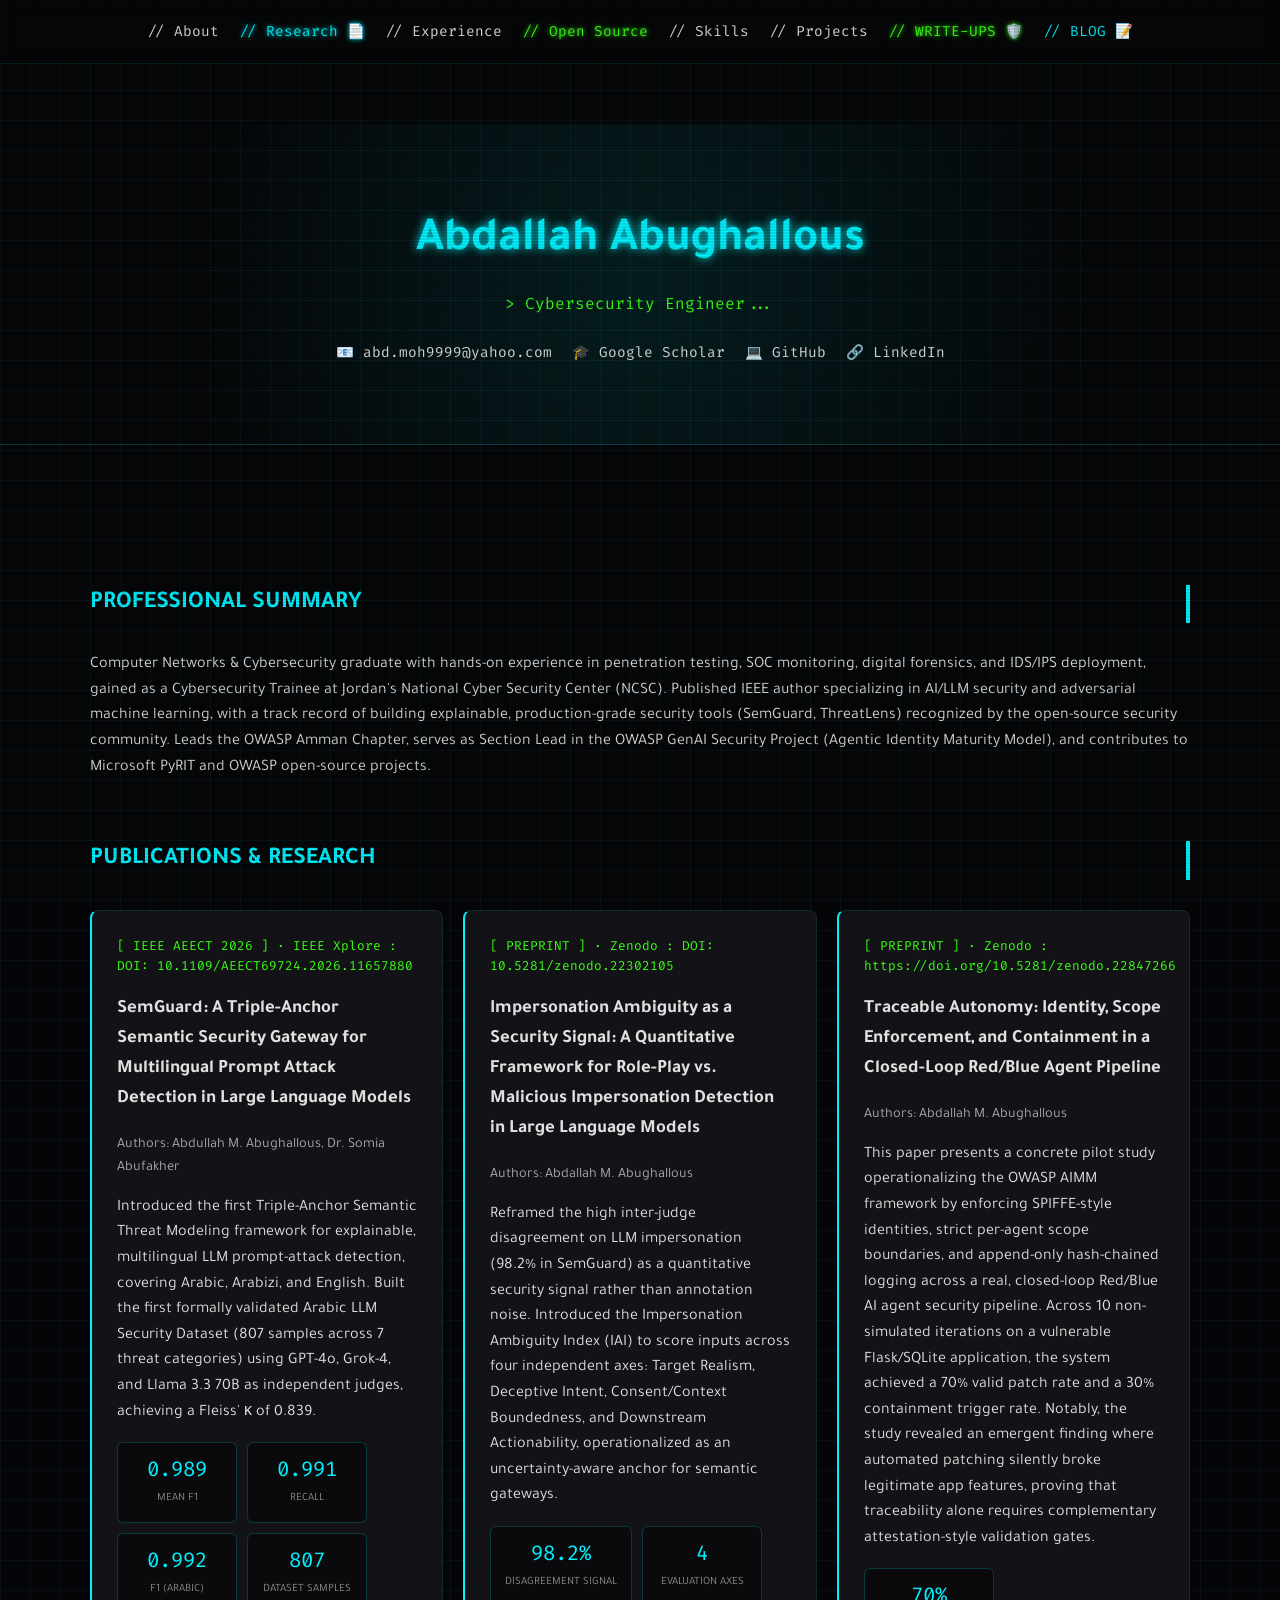
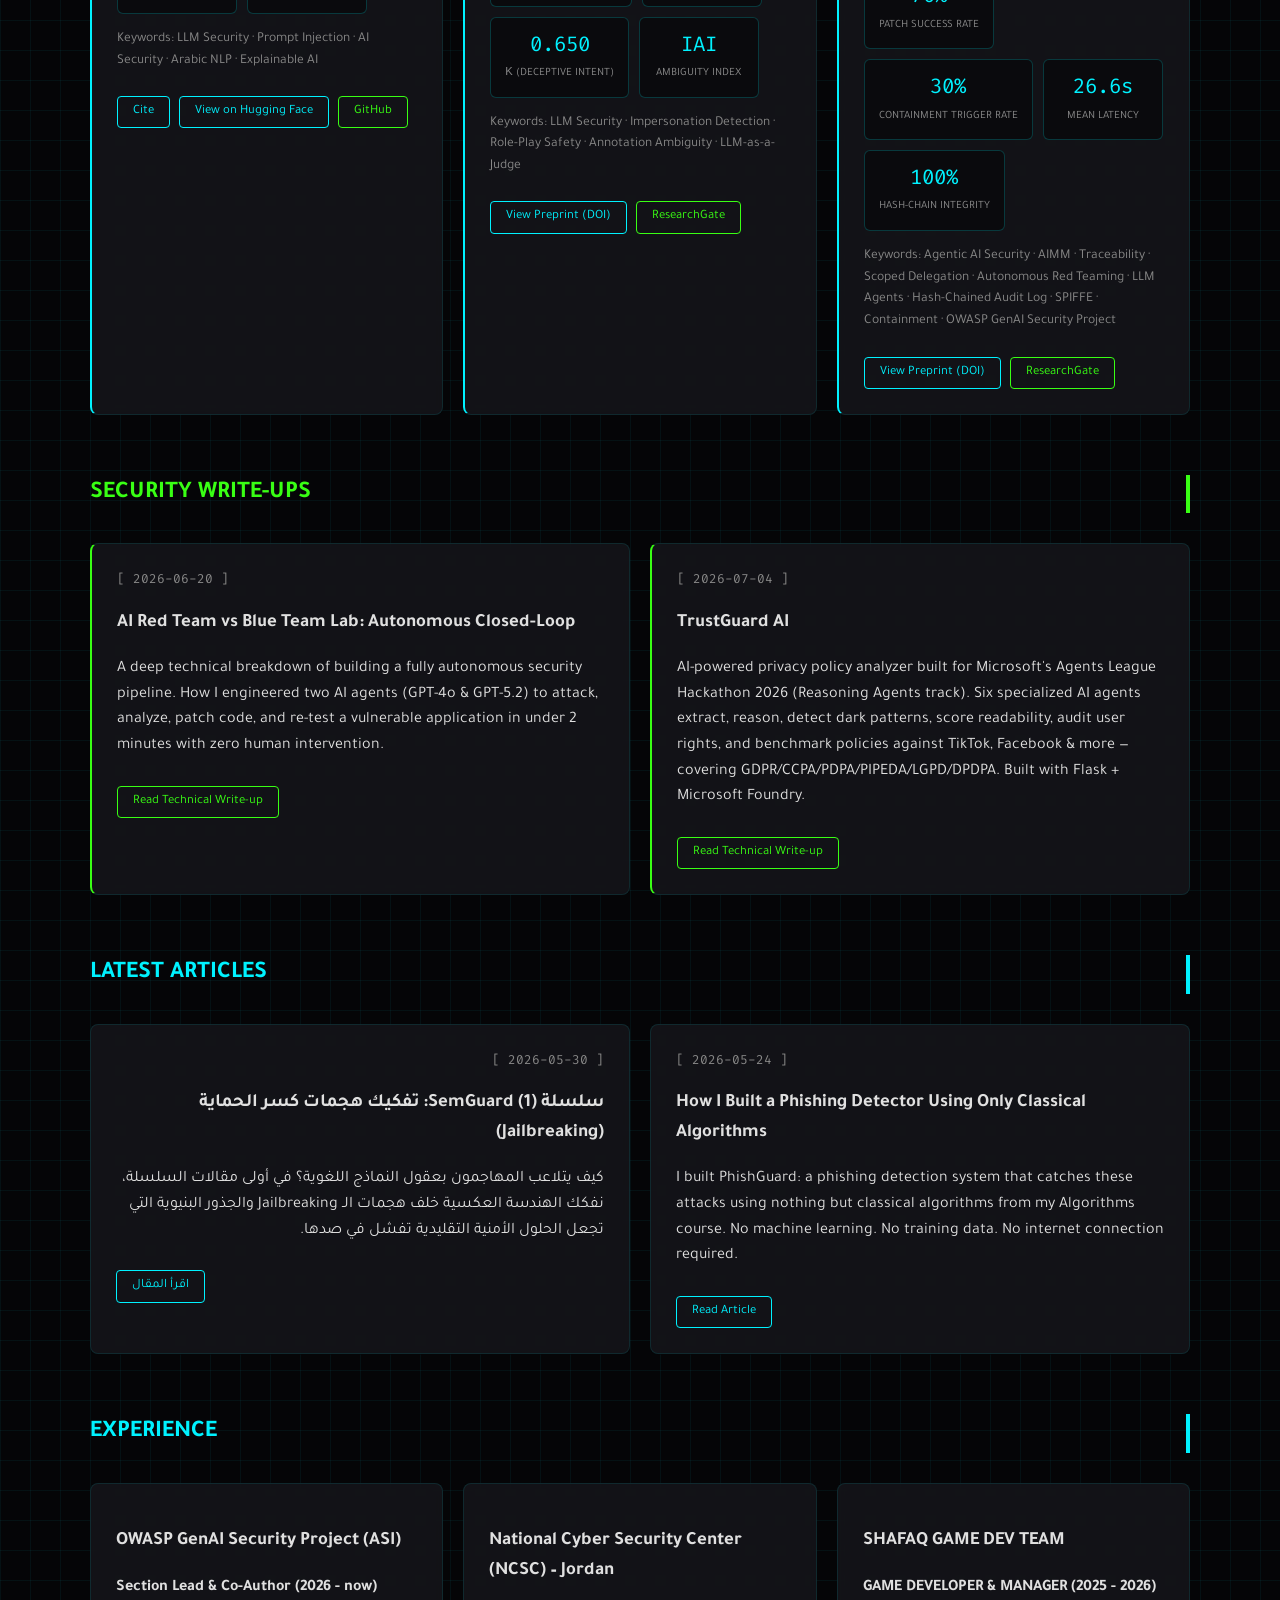
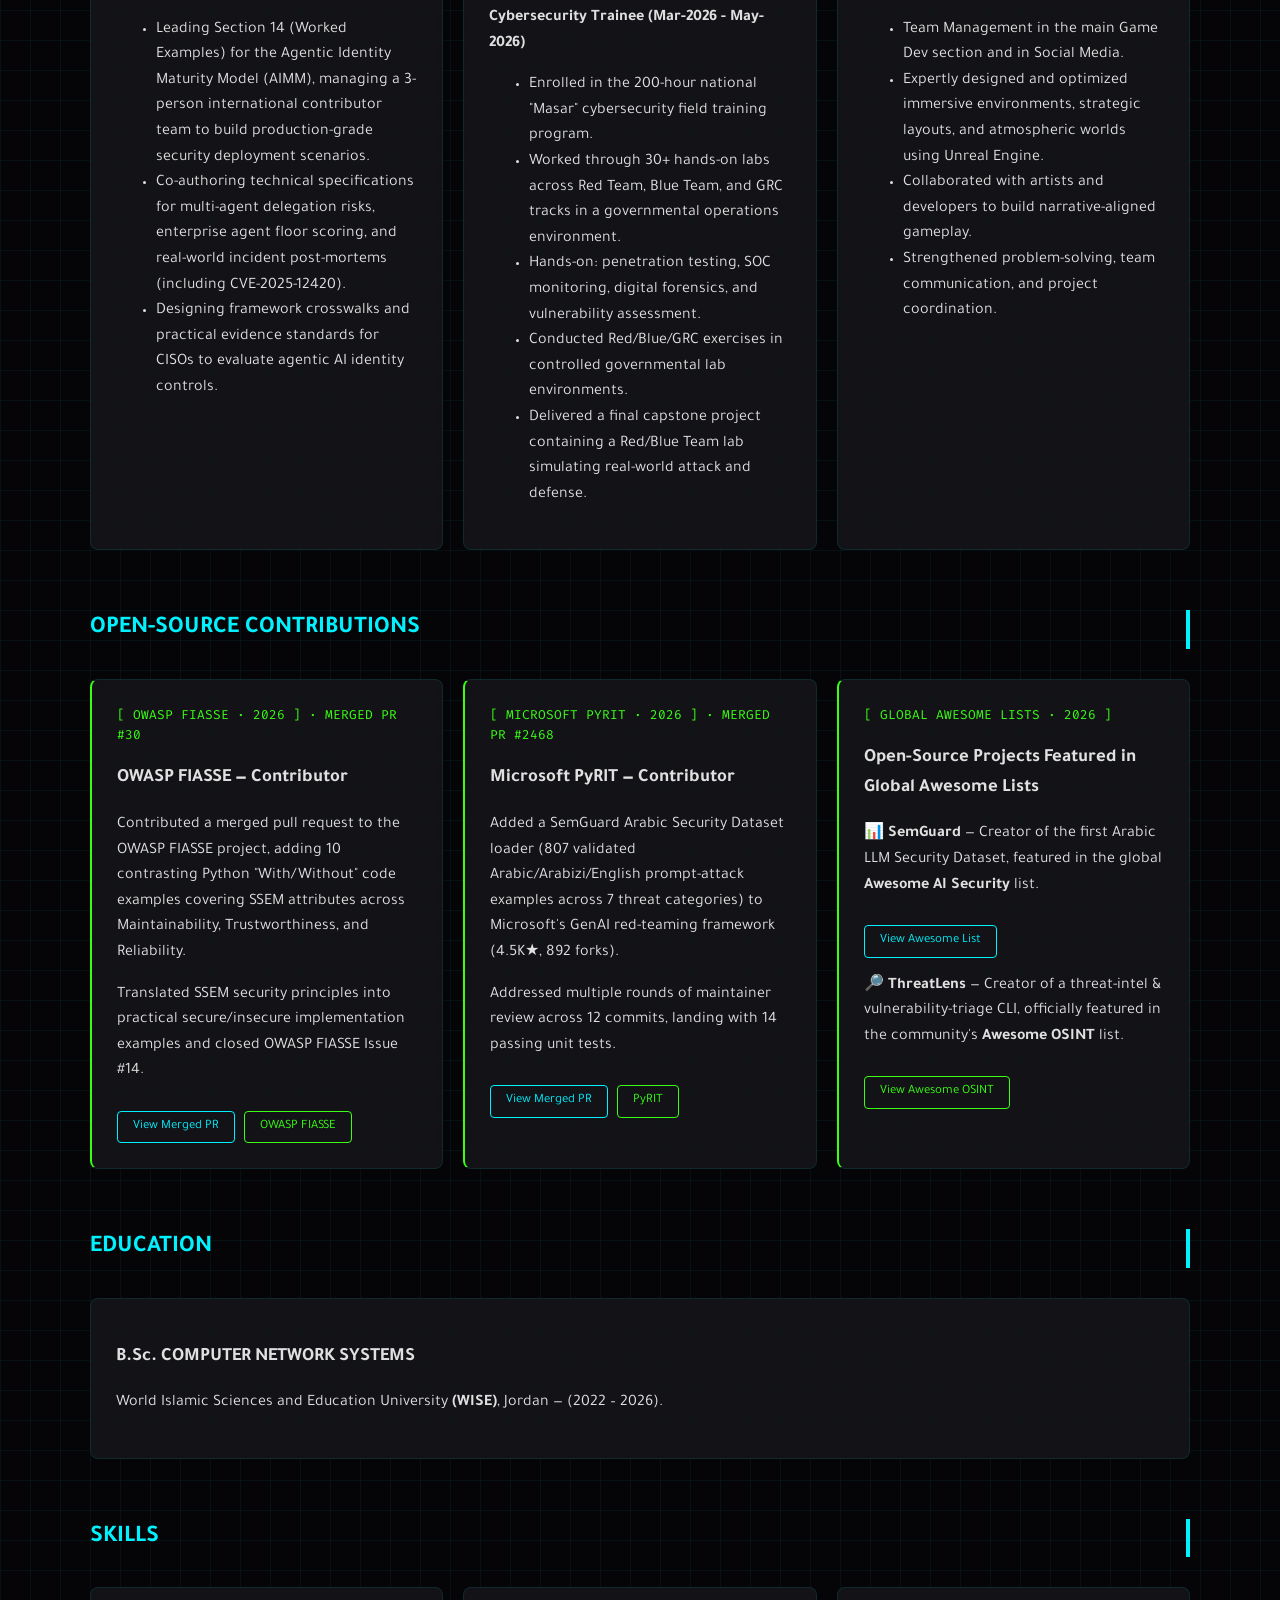
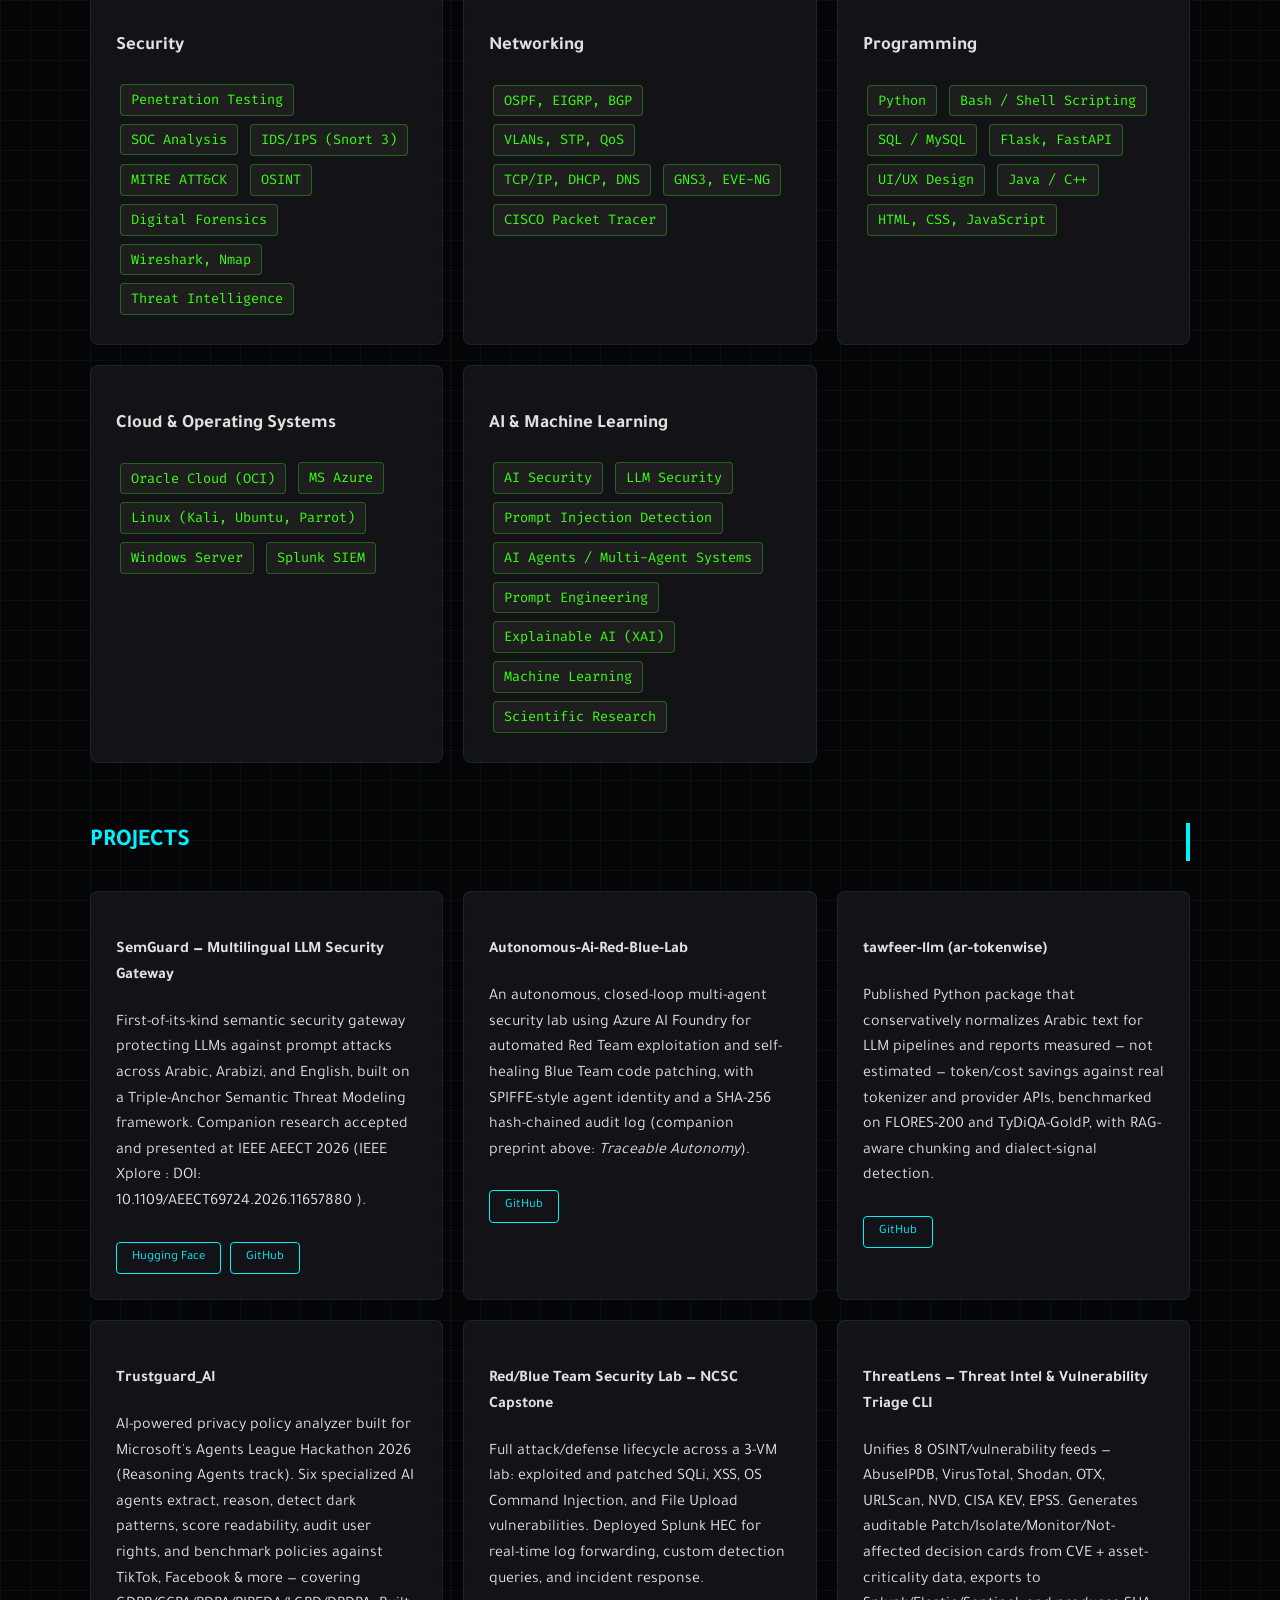
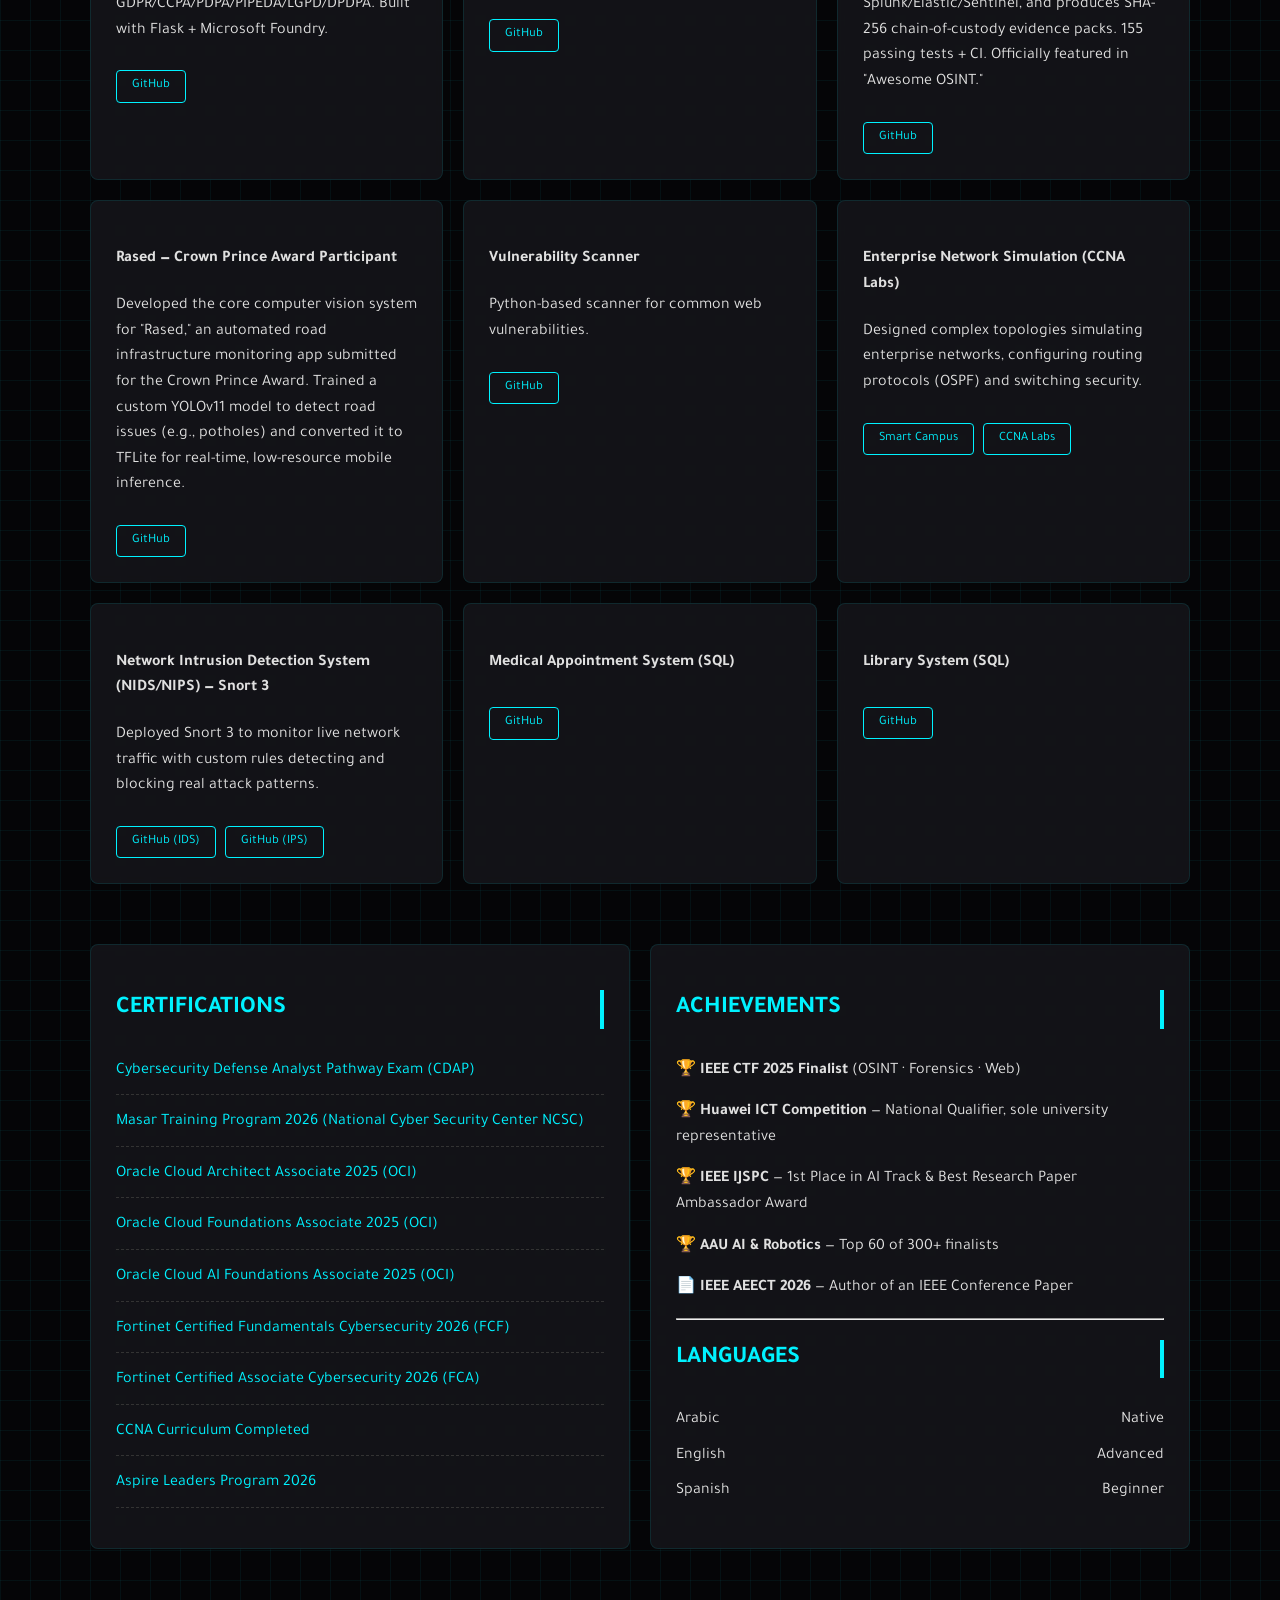
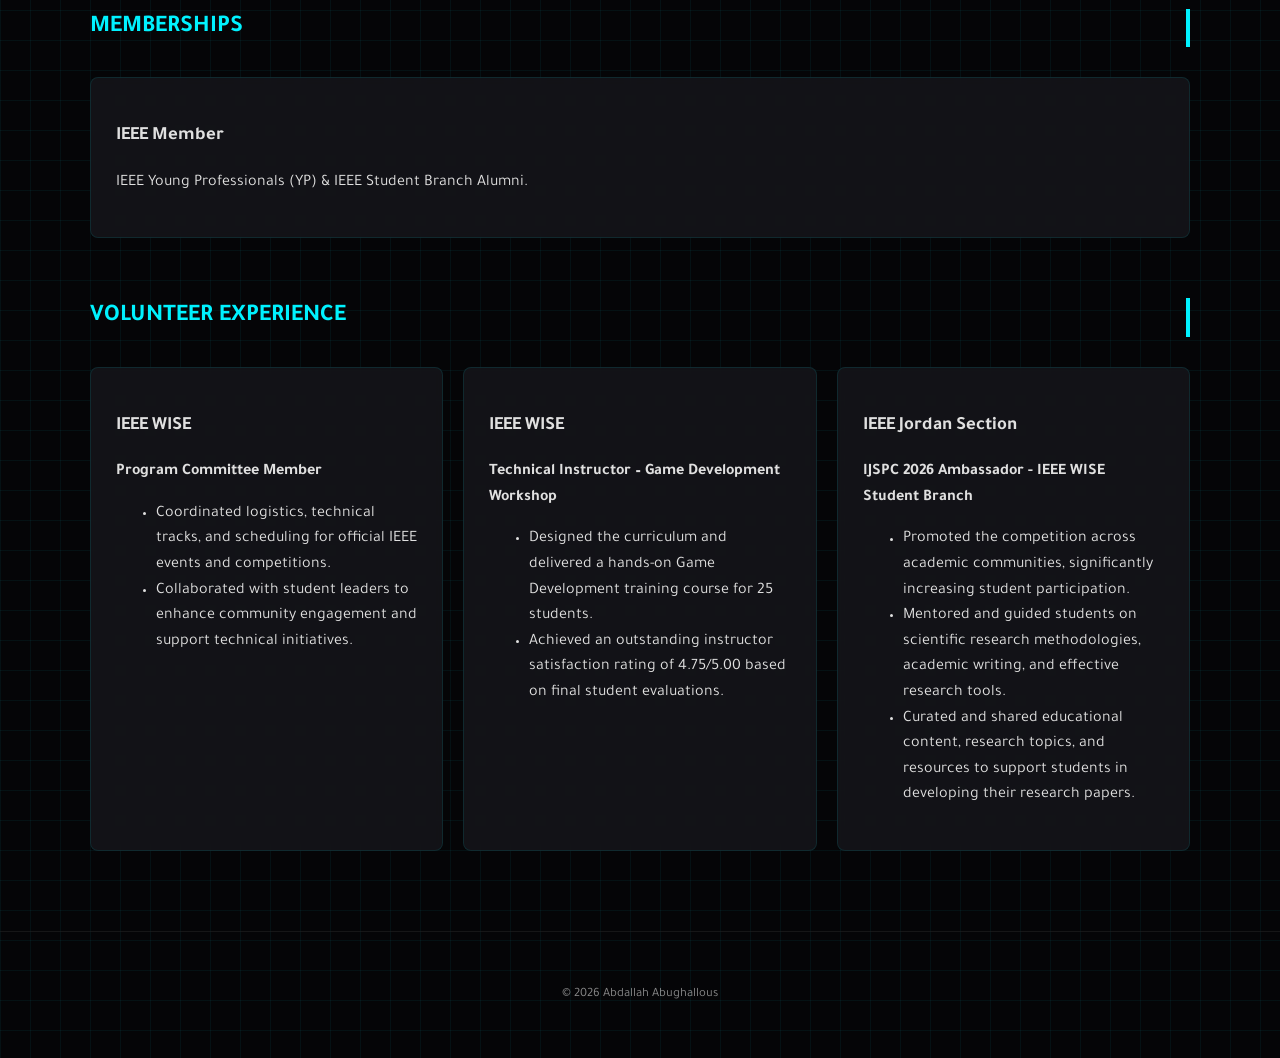
==== commit 98c36d8b: "Update meta description and professional summary Updated the description meta tag and enhanced the p" ====
--- a/index.html
+++ b/index.html
@@ -4,7 +4,7 @@
     <meta charset="UTF-8"> 
     <meta name="viewport" content="width=device-width, initial-scale=1.0">
     <title>Abdallah Abughallous | Portfolio & Blog</title>  
-    <meta name="description" content="Abdallah Abughallous — Cybersecurity Engineer & AI/LLM Security Researcher. IEEE-published author (SemGuard), OWASP GenAI Security Project section lead, creator of ThreatLens and tawfeer-llm.">
+    <meta name="description" content="Abdallah Abughallous — Cybersecurity Engineer & AI/LLM Security Researcher. IEEE-published author (SemGuard),OWASP Amman Chapter Leader , OWASP GenAI Security Project section lead, creator of ThreatLens and tawfeer-llm.">
 
    <link href="https://fonts.googleapis.com/css2?family=Fira+Code:wght@300;500&family=Tajawal:wght@400;700&display=swap" rel="stylesheet">
  
@@ -388,10 +388,11 @@
             <h2 class="section-title">PROFESSIONAL SUMMARY</h2>
 
             <p>
-                Computer Networks & Cybersecurity graduate with hands-on experience in penetration testing, SOC monitoring, digital forensics, and
-                IDS/IPS deployment, gained as a Cybersecurity Trainee at Jordan's National Cyber Security Center (NCSC). Published IEEE author
-                specializing in AI/LLM security and adversarial machine learning, with a track record of building explainable, production-grade security
-                tools (SemGuard, ThreatLens) that are peer-recognized and used in the open-source security community.
+             Computer Networks & Cybersecurity graduate with hands-on experience in penetration testing, SOC monitoring, digital forensics, and
+             IDS/IPS deployment, gained as a Cybersecurity Trainee at Jordan's National Cyber Security Center (NCSC). Published IEEE author
+             specializing in AI/LLM security and adversarial machine learning, with a track record of building explainable, production-grade security
+             tools (SemGuard, ThreatLens) recognized by the open-source security community. Leads the OWASP Amman Chapter, serves as Section Lead
+             in the OWASP GenAI Security Project (Agentic Identity Maturity Model), and contributes to Microsoft PyRIT and OWASP open-source projects.
             </p>
         </section>
 
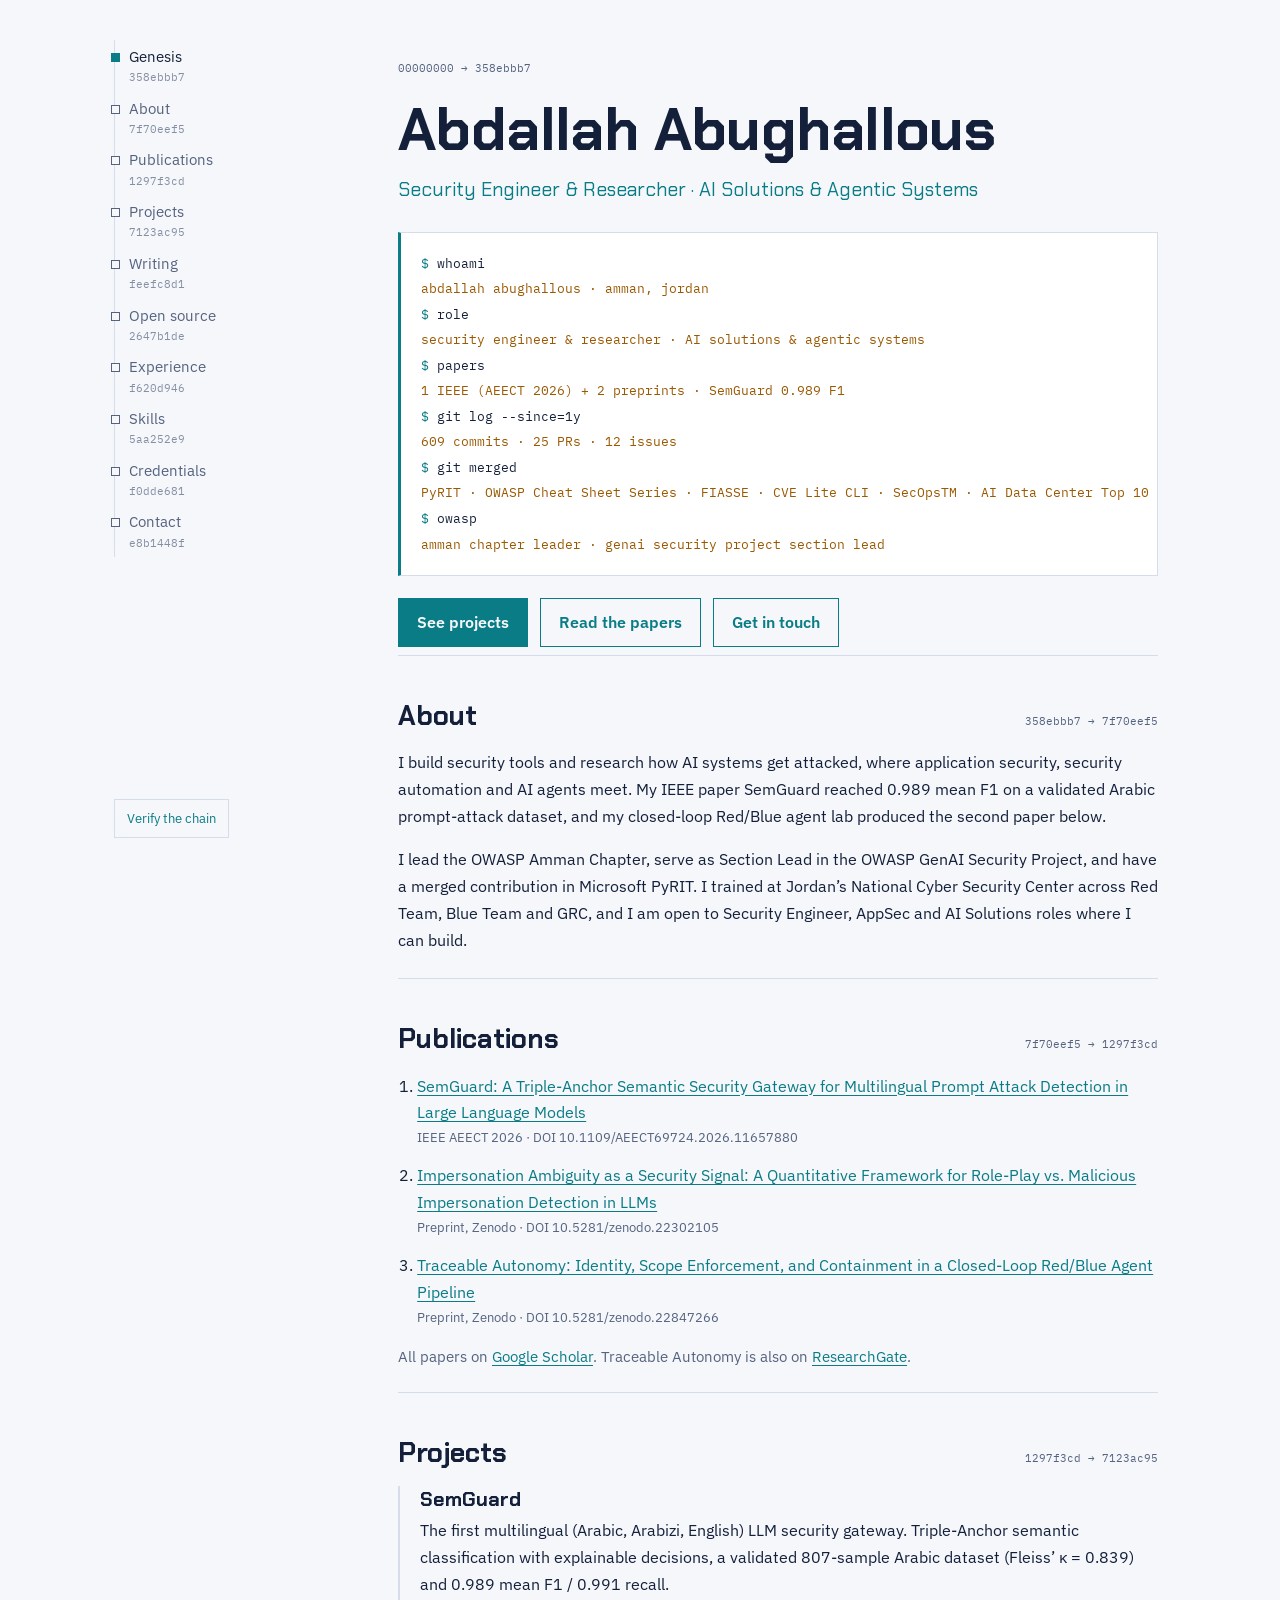
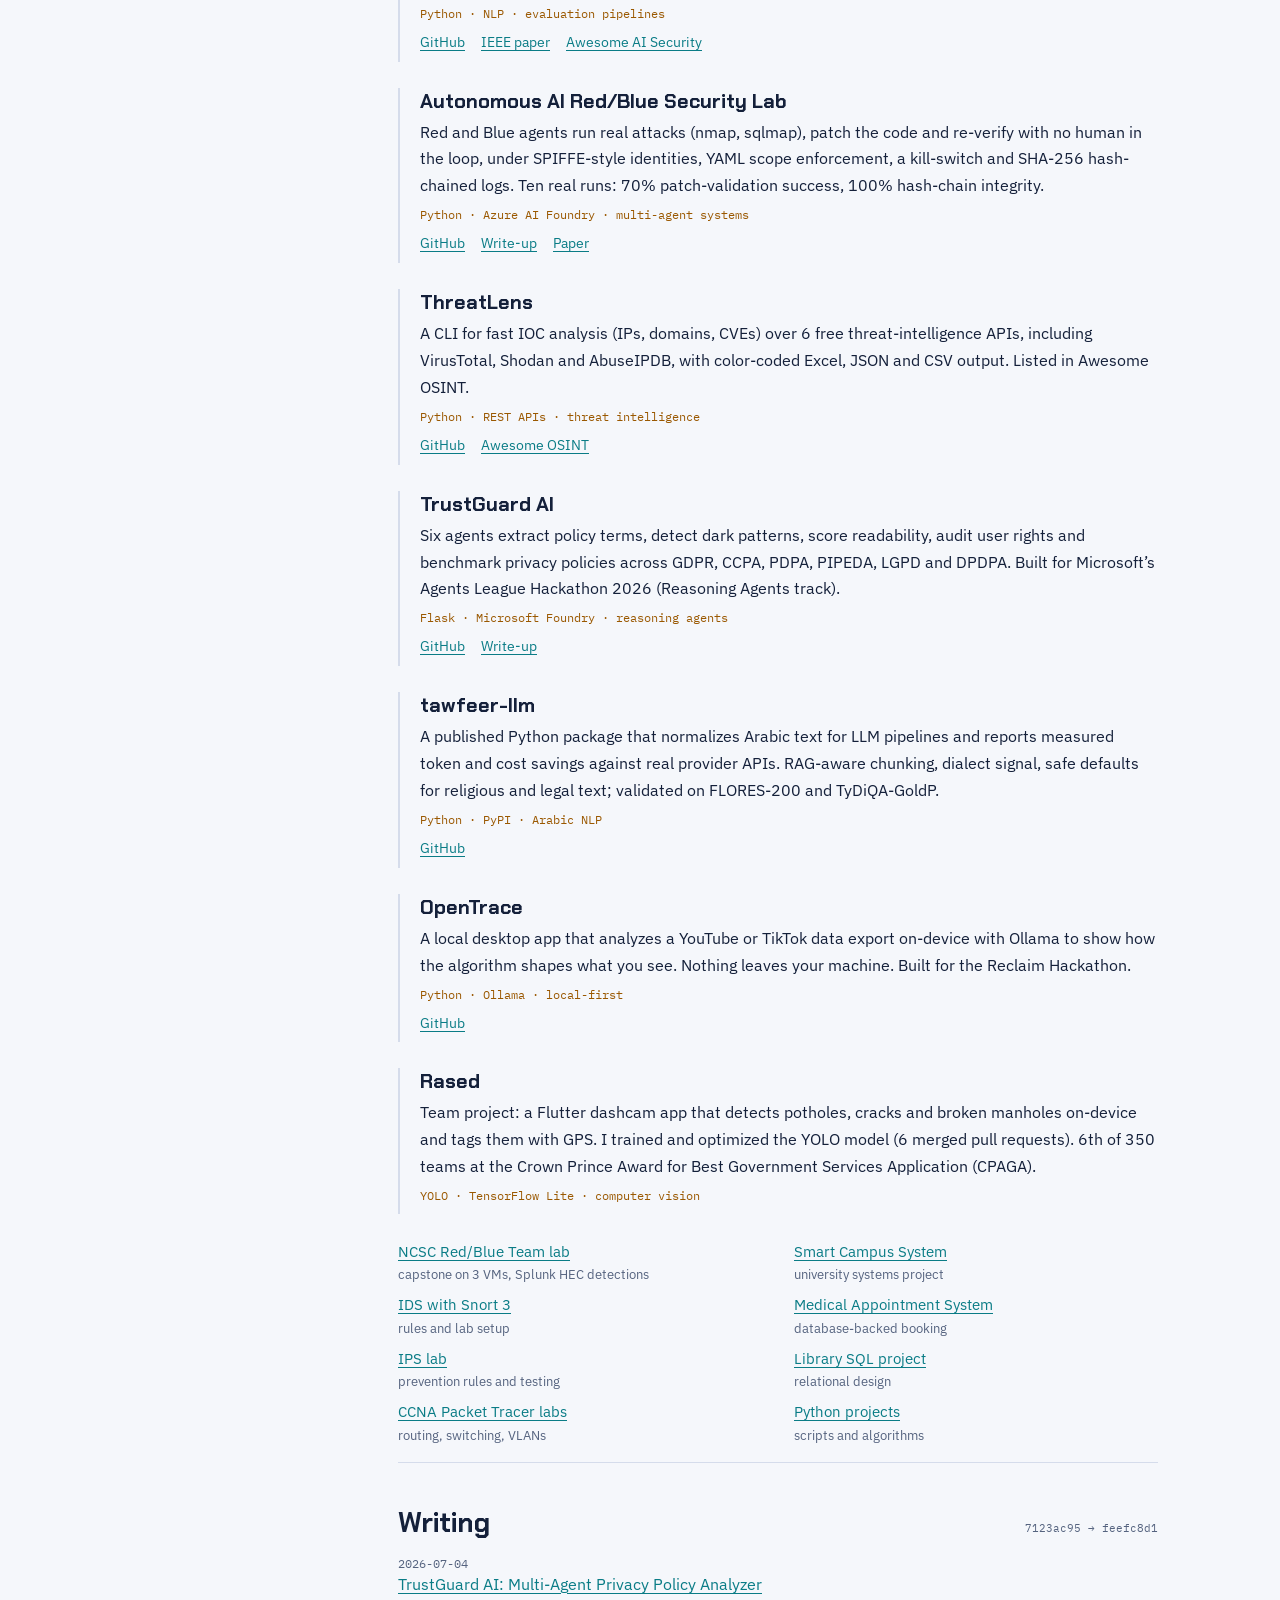
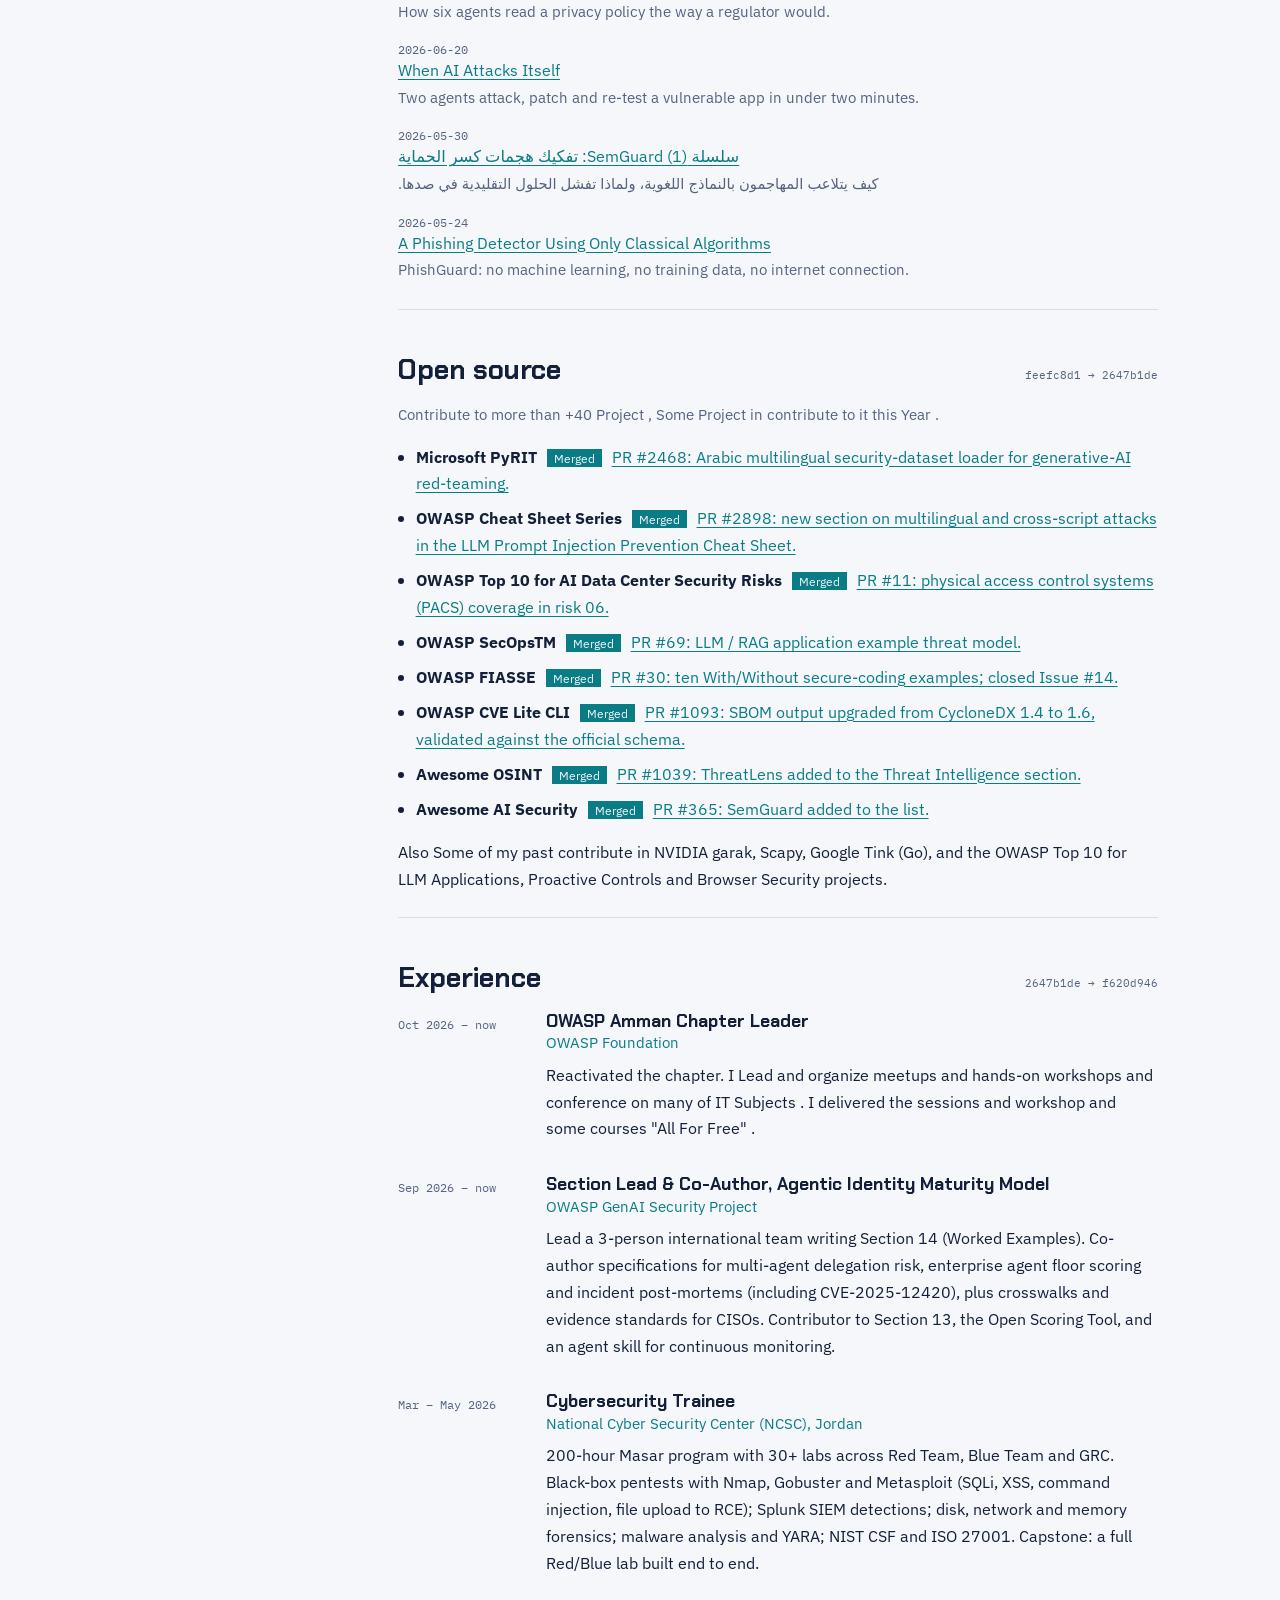
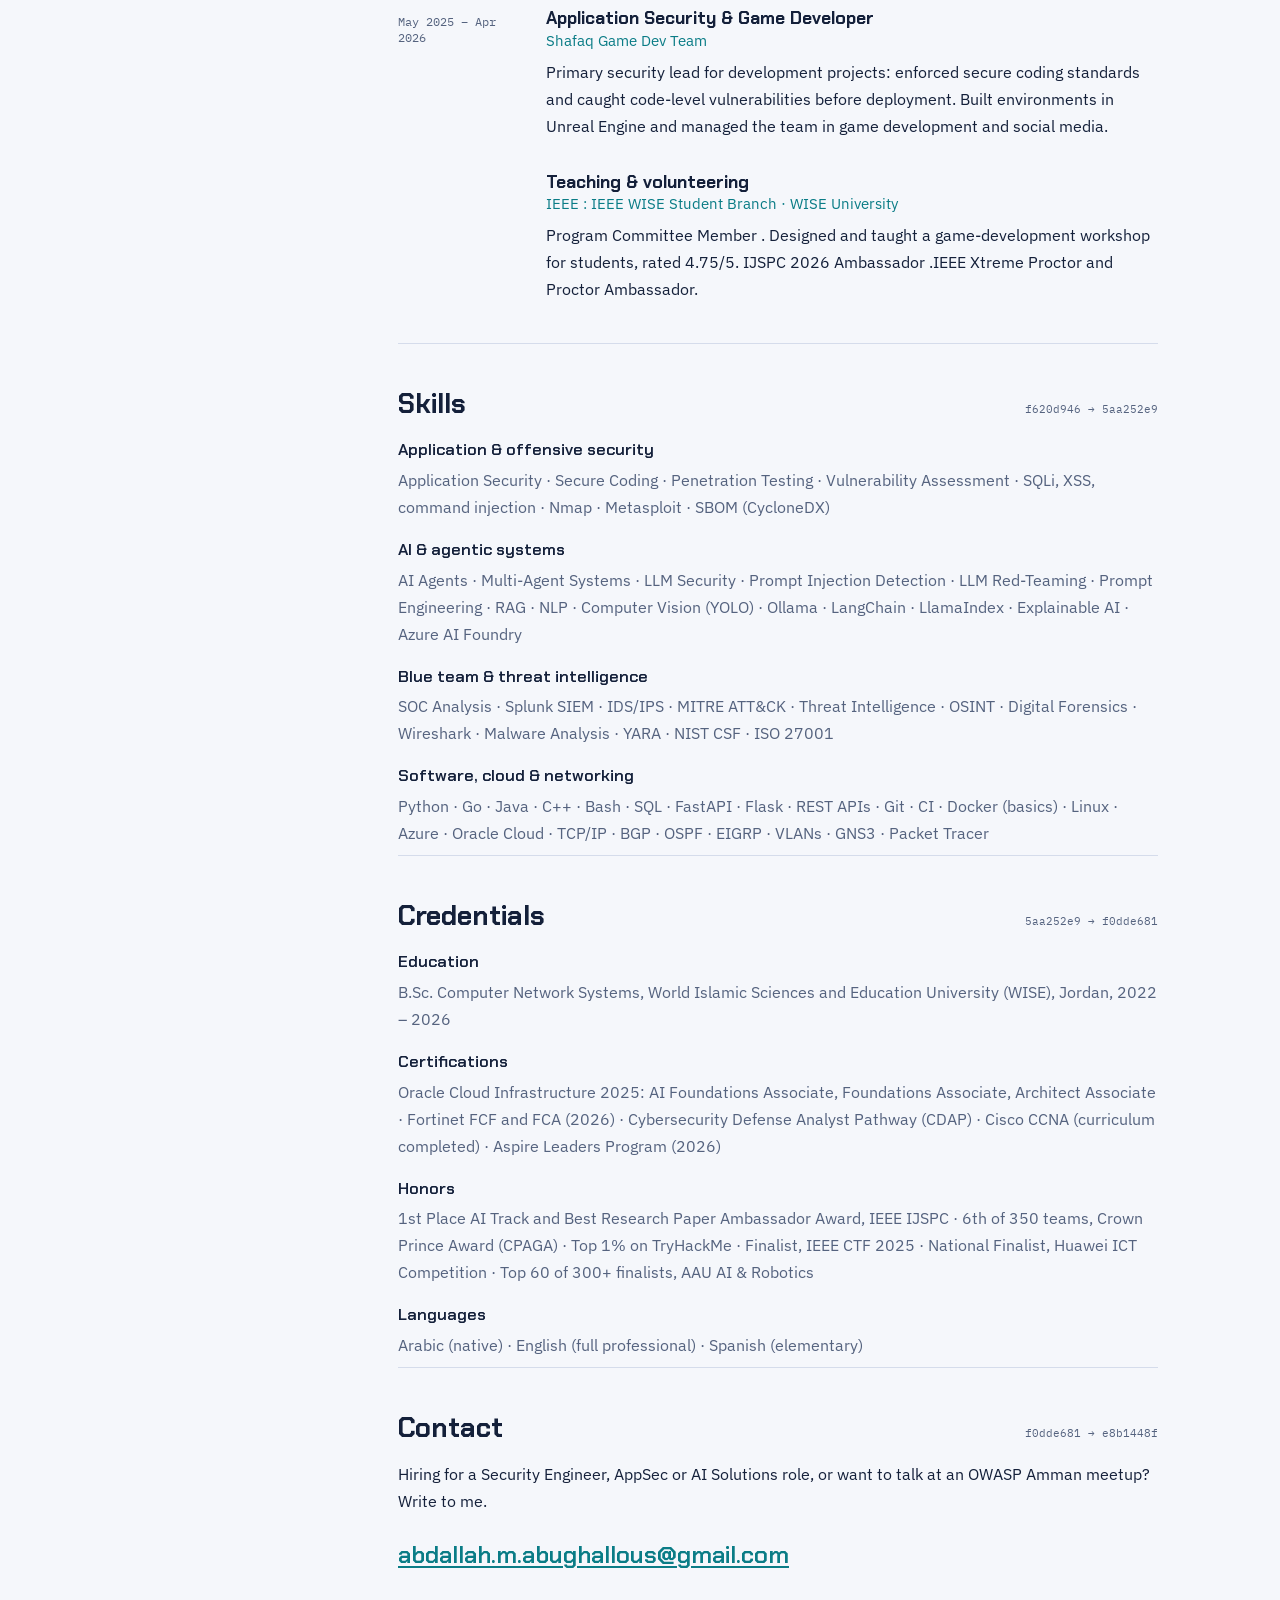
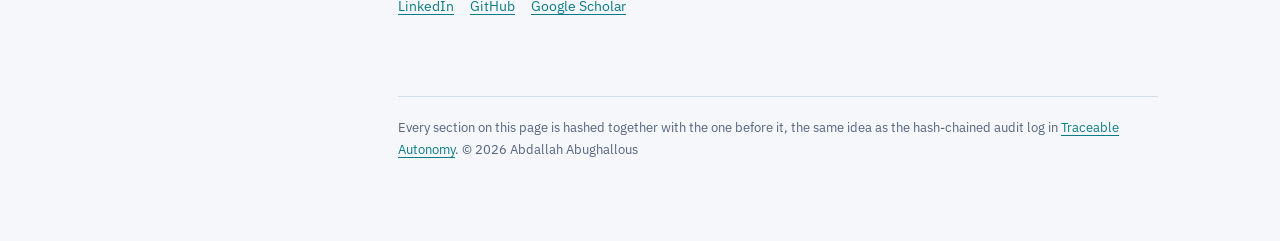
==== commit d5e810e3: "feat: restructured the design of the website" ====
--- a/index.html
+++ b/index.html
@@ -1,1478 +1,116 @@
 <!DOCTYPE html>
 <html lang="en">
 <head>
-    <meta charset="UTF-8"> 
-    <meta name="viewport" content="width=device-width, initial-scale=1.0">
-    <title>Abdallah Abughallous | Portfolio & Blog</title>  
-    <meta name="description" content="Abdallah Abughallous — Cybersecurity Engineer & AI/LLM Security Researcher. IEEE-published author (SemGuard),OWASP Amman Chapter Leader , OWASP GenAI Security Project section lead, creator of ThreatLens and tawfeer-llm.">
-
-   <link href="https://fonts.googleapis.com/css2?family=Fira+Code:wght@300;500&family=Tajawal:wght@400;700&display=swap" rel="stylesheet">
- 
-    <style>
-        :root {
-            --bg: #050507;
-            --card-bg: rgba(22, 22, 26, 0.85);
-            --primary: #00f2ff;
-            --secondary: #39ff14;
-            --text: #e0e0e0;
-        } 
- 
-        body {
-            background-color: var(--bg);
-            background-image:
-                linear-gradient(rgba(0, 242, 255, 0.05) 1px, transparent 1px),
-                linear-gradient(90deg, rgba(0, 242, 255, 0.05) 1px, transparent 1px);
-            background-size: 30px 30px;
-            color: var(--text);
-            font-family: 'Tajawal', sans-serif;
-            margin: 0;
-            line-height: 1.6;
-            position: relative;
-        }
-
-        body::before {
-            content: " ";
-            display: block;
-            position: fixed;
-            top: 0;
-            left: 0;
-            bottom: 0;
-            right: 0;
-            background:
-                linear-gradient(rgba(18, 16, 16, 0) 50%, rgba(0, 0, 0, 0.1) 50%),
-                linear-gradient(90deg, rgba(255, 0, 0, 0.02), rgba(0, 255, 0, 0.01), rgba(0, 0, 255, 0.02));
-            z-index: 9999;
-            pointer-events: none;
-            background-size: 100% 3px, 3px 100%;
-        }
-
-        nav {
-            display: flex;
-            justify-content: center;
-            gap: 20px;
-            padding: 20px;
-            background: rgba(5, 5, 7, 0.8);
-            backdrop-filter: blur(10px);
-            position: sticky;
-            top: 0;
-            z-index: 100;
-            border-bottom: 1px solid rgba(0, 242, 255, 0.1);
-            flex-wrap: wrap;
-        }
-
-        nav a {
-            color: var(--text);
-            text-decoration: none;
-            font-family: 'Fira Code', monospace;
-            font-size: 0.9rem;
-            transition: 0.3s;
-        }
-
-        nav a:hover, nav a:focus-visible {
-            color: var(--primary);
-            text-shadow: 0 0 5px var(--primary);
-        }
-
-        a:focus-visible, .btn:focus-visible {
-            outline: 2px solid var(--primary);
-            outline-offset: 3px;
-        }
-
-        .container {
-            max-width: 1100px;
-            margin: auto;
-            padding: 20px;
-            position: relative;
-            z-index: 2;
-        }
-
-        header {
-            border-bottom: 1px solid #333;
-            padding: 20px 0;
-            text-align: center;
-        }
-
-        .hero {
-            text-align: center;
-            padding: 80px 20px;
-            background: radial-gradient(
-                circle at center,
-                rgba(0, 242, 255, 0.1) 0%,
-                transparent 70%
-            );
-            border-bottom: 1px solid rgba(0, 242, 255, 0.2);
-        }
-
-        .hero h1 {
-            font-size: 3rem;
-            color: var(--primary);
-            margin: 0;
-            text-shadow: 0 0 10px var(--primary);
-        }
-
-        .hero .subtitle {
-            font-family: 'Fira Code', monospace;
-            color: #888;
-            font-size: 0.95rem;
-            margin-top: 12px;
-            letter-spacing: 0.5px;
-        }
-
-        .terminal-text {
-            font-family: 'Fira Code', monospace;
-            color: var(--secondary);
-            margin-top: 10px;
-            height: 30px;
-        }
-
-        section {
-            margin: 60px 0;
-            scroll-margin-top: 80px;
-        }
-
-        .section-title {
-            color: var(--primary);
-            border-right: 4px solid var(--primary);
-            padding-right: 15px;
-            margin-bottom: 30px;
-            text-transform: uppercase;
-        }
-
-        .rtl-content {
-            direction: rtl;
-            text-align: right;
-        }
-
-        .post-date {
-            font-family: 'Fira Code', monospace;
-            font-size: 0.8rem;
-            color: #888;
-            margin-bottom: 10px;
-        }
-
-        .grid {
-            display: grid;
-            grid-template-columns: repeat(auto-fit, minmax(300px, 1fr));
-            gap: 20px;
-        }
-
-        .card {
-            background: var(--card-bg);
-            padding: 25px;
-            border-radius: 8px;
-            border: 1px solid rgba(0, 242, 255, 0.1);
-            transition: 0.3s;
-            backdrop-filter: blur(5px);
-        }
-
-        .card:hover {
-            border-color: var(--primary);
-            transform: translateY(-5px);
-            box-shadow: 0 0 15px rgba(0, 242, 255, 0.2);
-        }
-
-        .writeup-card {
-            border-left: 2px solid var(--secondary);
-        }
-
-        .writeup-card:hover {
-            border-color: var(--secondary);
-            box-shadow: 0 0 15px rgba(57, 255, 20, 0.2);
-        }
-
-        .pub-card {
-            border-left: 2px solid var(--primary);
-        }
-
-        .pub-card:hover {
-            border-color: var(--primary);
-            box-shadow: 0 0 15px rgba(0, 242, 255, 0.25);
-        }
-
-        .pub-meta {
-            font-family: 'Fira Code', monospace;
-            font-size: 0.8rem;
-            color: var(--secondary);
-            margin-bottom: 10px;
-        }
-
-        .pub-authors {
-            font-size: 0.9rem;
-            color: #aaa;
-            margin-bottom: 10px;
-        }
-
-        .pub-stats {
-            display: flex;
-            gap: 10px;
-            flex-wrap: wrap;
-            margin: 15px 0;
-        }
-
-        .stat-box {
-            background: rgba(0, 0, 0, 0.4);
-            border: 1px solid rgba(0, 242, 255, 0.2);
-            border-radius: 6px;
-            padding: 10px 14px;
-            text-align: center;
-            min-width: 90px;
-        }
-
-        .stat-box .num {
-            font-family: 'Fira Code', monospace;
-            color: var(--primary);
-            font-size: 1.3rem;
-            display: block;
-        }
-
-        .stat-box .label {
-            font-size: 0.7rem;
-            color: #888;
-            text-transform: uppercase;
-        }
-
-        .opensource-card {
-            border-left: 2px solid var(--secondary);
-        }
-
-        .opensource-card:hover {
-            border-color: var(--secondary);
-            box-shadow: 0 0 15px rgba(57, 255, 20, 0.25);
-        }
-
-        .oss-meta {
-            font-family: 'Fira Code', monospace;
-            font-size: 0.8rem;
-            color: var(--secondary);
-            margin-bottom: 10px;
-        }
-
-        .skill-tag {
-            display: inline-block;
-            background: rgba(34, 34, 34, 0.8);
-            color: var(--secondary);
-            padding: 4px 10px;
-            margin: 4px;
-            font-size: 0.85rem;
-            border-radius: 4px;
-            border: 1px solid rgba(57, 255, 20, 0.3);
-            font-family: 'Fira Code';
-        }
-
-        .cert-item {
-            margin-bottom: 15px;
-            padding-bottom: 10px;
-            border-bottom: 1px dashed #333;
-            color: var(--primary);
-        }
-
-        .lang-item {
-            display: flex;
-            justify-content: space-between;
-            margin-bottom: 10px;
-        }
-
-        .contact-info {
-            display: flex;
-            justify-content: center;
-            gap: 20px;
-            flex-wrap: wrap;
-            margin-top: 20px;
-        }
-
-        .contact-info a {
-            color: var(--text);
-            text-decoration: none;
-            font-family: 'Fira Code';
-            font-size: 0.9rem;
-        }
-
-        .contact-info a:hover {
-            color: var(--primary);
-            text-shadow: 0 0 5px var(--primary);
-        }
-
-        .btn {
-            display: inline-block;
-            margin-top: 10px;
-            margin-right: 5px;
-            padding: 5px 15px;
-            border: 1px solid var(--primary);
-            color: var(--primary);
-            text-decoration: none;
-            font-size: 0.8rem;
-            border-radius: 4px;
-            transition: 0.3s;
-        }
-
-        .btn:hover {
-            background: var(--primary);
-            color: #000;
-        }
-
-        .btn-secondary {
-            border-color: var(--secondary);
-            color: var(--secondary);
-        }
-
-        .btn-secondary:hover {
-            background: var(--secondary);
-            color: #000;
-        }
-
-        footer {
-            text-align: center;
-            padding: 40px;
-            border-top: 1px solid #222;
-            font-size: 0.8rem;
-            opacity: 0.6;
-        }
-
-        @media (prefers-reduced-motion: reduce) {
-            .card { transition: none; }
-            .card:hover { transform: none; }
-        }
-    </style>
+<meta charset="UTF-8">
+<meta name="viewport" content="width=device-width, initial-scale=1">
+<title>Abdallah Abughallous | Security Engineer &amp; Researcher</title>
+<meta name="description" content="Abdallah Abughallous: Security Engineer and researcher building application-security and AI-security tools. IEEE-published author (SemGuard), OWASP Amman Chapter Leader, OWASP GenAI Security Project Section Lead, creator of ThreatLens and tawfeer-llm.">
+<meta property="og:title" content="Abdallah Abughallous | Security Engineer &amp; Researcher">
+<meta property="og:description" content="Security tools, AI agents and research. IEEE author, OWASP Amman Chapter Leader.">
+<meta property="og:type" content="website"><meta property="og:url" content="https://abdaullahag.github.io/">
+<link rel="canonical" href="https://abdaullahag.github.io/">
+<link rel="preconnect" href="https://fonts.googleapis.com"><link rel="preconnect" href="https://fonts.gstatic.com" crossorigin>
+<link href="https://fonts.googleapis.com/css2?family=Chakra+Petch:wght@500;700&family=IBM+Plex+Sans:wght@400;600&family=IBM+Plex+Mono:wght@400&display=swap" rel="stylesheet">
+<script type="application/ld+json">{"@context":"https://schema.org","@type":"Person","name":"Abdallah Abughallous","jobTitle":"Security Engineer & Researcher","url":"https://abdaullahag.github.io/","address":{"@type":"PostalAddress","addressLocality":"Amman","addressCountry":"JO"},"alumniOf":"World Islamic Sciences and Education University","sameAs":["https://github.com/AbdaullahAG","https://linkedin.com/in/abdallahabughallous","https://scholar.google.com/citations?user=bECChWcAAAAJ"]}</script>
+<style>
+:root{--bg:#0A0F1C;--panel:#101831;--line:#1F2B4A;--tx:#D5DFF5;--mut:#8391AE;--ac:#5CE1E6;--am:#FFB454;color-scheme:dark}
+@media(prefers-color-scheme:light){:root:not([data-theme=dark]){--bg:#F5F7FB;--panel:#fff;--line:#D5DCEB;--tx:#14203A;--mut:#55637F;--ac:#0A7C86;--am:#9A5800;color-scheme:light}}
+*{box-sizing:border-box}html{scroll-behavior:smooth;scroll-padding-top:24px}
+body{margin:0;background:var(--bg);color:var(--tx);font:400 1.02rem/1.65 "IBM Plex Sans",system-ui,sans-serif}
+a{color:var(--ac);text-underline-offset:3px}a:hover{color:var(--am)}
+:focus-visible{outline:2px solid var(--am);outline-offset:3px}
+h1,h2,h3{font-family:"Chakra Petch","IBM Plex Sans",sans-serif;margin:0;line-height:1.15}
+code,.term,.hash,.tags{font-family:"IBM Plex Mono",ui-monospace,Consolas,monospace}
+.wrap{display:grid;grid-template-columns:220px minmax(0,760px);gap:64px;max-width:1100px;margin:0 auto;padding:0 24px}
+.rail{position:sticky;top:0;height:100vh;padding:40px 0;display:flex;flex-direction:column;justify-content:space-between}
+.rail ol{list-style:none;margin:0;padding:0 0 0 14px;border-left:1px solid var(--line)}
+.rail a{display:flex;flex-direction:column;position:relative;padding:5px 0;color:var(--mut);text-decoration:none;font-size:.92rem}
+.rail a::before{content:"";position:absolute;left:-18px;top:13px;width:7px;height:7px;background:var(--bg);border:1px solid var(--mut)}
+.rail a code{font-size:.66rem;color:var(--mut);opacity:.7}
+.rail a.on{color:var(--tx)}.rail a.on::before{background:var(--ac);border-color:var(--ac)}
+.rail button{font:inherit;font-size:.82rem;background:none;color:var(--ac);border:1px solid var(--line);padding:8px 12px;cursor:pointer;text-align:left}
+.rail button:hover{border-color:var(--ac)}
+#status{display:block;margin-top:8px;font-size:.72rem;color:var(--mut);font-family:"IBM Plex Mono",monospace;min-height:1.2em}
+main{padding:40px 0 80px}
+section{padding:44px 0 8px;border-top:1px solid var(--line)}
+section:first-child{border-top:0}
+section>header{display:flex;justify-content:space-between;align-items:baseline;gap:16px;margin-bottom:18px;flex-wrap:wrap}
+h2{font-size:1.7rem;font-weight:700}
+.hash{font-size:.68rem;color:var(--mut)}.hash.ok{color:var(--ac)}
+.hero{padding-top:20px}
+h1{font-size:clamp(2.4rem,6vw,3.7rem);font-weight:700;letter-spacing:-.01em}
+.role{font-family:"Chakra Petch",sans-serif;font-size:1.2rem;color:var(--ac);margin:10px 0 26px}
+.term{background:var(--panel);border:1px solid var(--line);border-left:3px solid var(--ac);padding:18px 20px;font-size:.84rem;line-height:1.9;overflow-x:auto;margin:0}
+.term span{display:block;white-space:nowrap}.term i{color:var(--ac);font-style:normal}.term b{color:var(--am);font-weight:400}
+.term span{opacity:0;animation:ln .01s forwards;animation-delay:calc(var(--i)*.55s + .2s)}
+@keyframes ln{to{opacity:1}}
+@media(prefers-reduced-motion:reduce){.term span{opacity:1;animation:none}html{scroll-behavior:auto}}
+.cta{display:flex;gap:12px;flex-wrap:wrap;margin:22px 0 0}
+.cta a{padding:10px 18px;border:1px solid var(--ac);text-decoration:none;font-weight:600}
+.cta a:first-child{background:var(--ac);color:var(--bg)}
+.pubs{padding-left:1.2rem}.pubs li{margin-bottom:14px}.pubs span{display:block;font-size:.84rem;color:var(--mut)}
+.note{color:var(--mut);font-size:.92rem}
+.proj{border-left:2px solid var(--line);padding:2px 0 2px 20px;margin:0 0 26px}
+.proj:hover{border-left-color:var(--ac)}
+.proj h3{font-size:1.25rem;margin-bottom:6px}.proj p{margin:0 0 6px}
+.tags{font-size:.76rem;color:var(--am)}.links{display:flex;gap:16px;flex-wrap:wrap;font-size:.9rem}
+.more{list-style:none;padding:0;margin:8px 0 0;columns:2;column-gap:32px;font-size:.92rem}
+.more li{break-inside:avoid;margin-bottom:8px}.more span{display:block;font-size:.8rem;color:var(--mut)}
+.posts{list-style:none;padding:0}.posts li{margin-bottom:18px}.posts time{display:block;font:.74rem "IBM Plex Mono",monospace;color:var(--mut)}
+.posts p{margin:2px 0 0;color:var(--mut);font-size:.92rem}
+.oss{padding-left:1.1rem}.oss li{margin-bottom:8px}.oss em{font-style:normal;font-size:.78rem;color:var(--bg);background:var(--ac);padding:1px 7px;margin:0 6px}
+.job{display:grid;grid-template-columns:130px 1fr;gap:18px;margin-bottom:26px}
+.when{font:.78rem "IBM Plex Mono",monospace;color:var(--mut);padding-top:5px}
+.job h3{font-size:1.1rem}.org{margin:2px 0 6px;color:var(--ac);font-size:.92rem}.job p{margin:0 0 6px}
+.skills{margin:0}.skills dt{font-family:"Chakra Petch",sans-serif;font-weight:600;margin-top:16px}.skills dd{margin:3px 0 0;color:var(--mut)}
+.big{font:600 clamp(1.1rem,3vw,1.5rem) "Chakra Petch",sans-serif}
+footer{margin-top:56px;padding-top:20px;border-top:1px solid var(--line);color:var(--mut);font-size:.82rem}
+@media(max-width:900px){
+.wrap{display:block;padding:0 18px}
+.rail{position:sticky;top:0;z-index:5;height:auto;padding:0;background:var(--bg);border-bottom:1px solid var(--line)}
+.rail ol{display:flex;gap:18px;overflow-x:auto;border:0;padding:12px 0}.rail a{white-space:nowrap;padding:0}.rail a::before,.rail a code{display:none}
+.rail .tools{display:none}
+.job{grid-template-columns:1fr;gap:2px}.more{columns:1}}
+</style>
 </head>
-
 <body>
-
-    <!-- Navigation -->
-    <nav>
-        <a href="#about">// About</a>
-        <a href="#publications" style="color: var(--primary); text-shadow: 0 0 5px var(--primary);">
-            // Research 📄
-        </a>
-        <a href="#experience">// Experience</a>
-        <a href="#opensource" style="color: var(--secondary); text-shadow: 0 0 5px var(--secondary);">
-            // Open Source
-        </a>
-        <a href="#skills">// Skills</a>
-        <a href="#projects">// Projects</a>
-        <a href="#writeups" style="color: var(--secondary); text-shadow: 0 0 5px var(--secondary);">
-            // WRITE-UPS 🛡️
-        </a>
-        <a href="#blog" style="color: var(--primary);">
-            // BLOG 📝
-        </a>
-    </nav>
-
-    <!-- Hero -->
-    <section class="hero">
-        <h1>Abdallah Abughallous</h1>
-        <div id="typing" class="terminal-text"></div>
-
-        <div class="contact-info">
-            <a href="mailto:abd.moh9999@yahoo.com">
-                📧 abd.moh9999@yahoo.com 
-            </a>
-
-            <a href="https://scholar.google.com/citations?hl=ar&user=bECChWcAAAAJ">
-                🎓 Google Scholar
-            </a>
-
-            <a href="https://github.com/AbdaullahAG">
-                💻 GitHub
-            </a>
-
-            <a href="https://linkedin.com/in/abdallah-abu-ghallous-937911317">
-                🔗 LinkedIn
-            </a>
-        </div>
-    </section>
-
-    <div class="container">
-
-        <!-- About -->
-        <section id="about">
-            <h2 class="section-title">PROFESSIONAL SUMMARY</h2>
-
-            <p>
-             Computer Networks & Cybersecurity graduate with hands-on experience in penetration testing, SOC monitoring, digital forensics, and
-             IDS/IPS deployment, gained as a Cybersecurity Trainee at Jordan's National Cyber Security Center (NCSC). Published IEEE author
-             specializing in AI/LLM security and adversarial machine learning, with a track record of building explainable, production-grade security
-             tools (SemGuard, ThreatLens) recognized by the open-source security community. Leads the OWASP Amman Chapter, serves as Section Lead
-             in the OWASP GenAI Security Project (Agentic Identity Maturity Model), and contributes to Microsoft PyRIT and OWASP open-source projects.
-            </p>
-        </section>
-
-        <!-- Publications -->
-        <section id="publications">
-            <h2 class="section-title">PUBLICATIONS & RESEARCH</h2>
-
-            <div class="grid">
-                <!-- Publication 1: SemGuard -->
-                <div class="card pub-card">
-
-                    <div class="pub-meta">
-                        [ IEEE AEECT 2026 ] · IEEE Xplore : DOI: 10.1109/AEECT69724.2026.11657880
-                    </div>
-
-                    <h3>
-                        SemGuard: A Triple-Anchor Semantic Security Gateway for
-                        Multilingual Prompt Attack Detection in Large Language Models
-                    </h3>
-
-                    <div class="pub-authors">
-                        Authors: Abdullah M. Abughallous, Dr. Somia Abufakher
-                    </div>
-
-                    <p>
-                        Introduced the first Triple-Anchor Semantic Threat Modeling
-                        framework for explainable, multilingual LLM prompt-attack
-                        detection, covering Arabic, Arabizi, and English. Built the
-                        first formally validated Arabic LLM Security Dataset
-                        (807 samples across 7 threat categories) using GPT-4o,
-                        Grok-4, and Llama 3.3 70B as independent judges, achieving
-                        a Fleiss' κ of 0.839.
-                    </p>
-
-                    <div class="pub-stats">
-                        <div class="stat-box">
-                            <span class="num">0.989</span>
-                            <span class="label">Mean F1</span>
-                        </div>
-
-                        <div class="stat-box">
-                            <span class="num">0.991</span>
-                            <span class="label">Recall</span>
-                        </div>
-
-                        <div class="stat-box">
-                            <span class="num">0.992</span>
-                            <span class="label">F1 (Arabic)</span>
-                        </div>
-
-                        <div class="stat-box">
-                            <span class="num">807</span>
-                            <span class="label">Dataset Samples</span>
-                        </div>
-                    </div>
-
-                    <p style="font-size:0.85rem; color:#888;">
-                        Keywords: LLM Security · Prompt Injection · AI Security ·
-                        Arabic NLP · Explainable AI
-                    </p>
-
-                     <a href="https://doi.org/10.1109/AEECT69724.2026.11657880" class="btn">
-                        Cite 
-                    </a>
-
-                    <a href="https://huggingface.co" class="btn">
-                        View on Hugging Face
-                    </a>
-
-                    <a href="https://github.com/AbdaullahAG/SemGuard"
-                       class="btn btn-secondary">
-                        GitHub
-                    </a>
-                </div>
-
-                <!-- Publication 2: Impersonation Ambiguity Framework (Preprint) -->
-                <div class="card pub-card">
-
-                    <div class="pub-meta">
-                        [ PREPRINT ] · Zenodo : DOI: 10.5281/zenodo.22302105
-                    </div>
-
-                    <h3>
-                        Impersonation Ambiguity as a Security Signal: A Quantitative Framework 
-                        for Role-Play vs. Malicious Impersonation Detection in Large Language Models
-                    </h3>
-
-                    <div class="pub-authors">
-                        Authors: Abdallah M. Abughallous
-                    </div>
-
-                    <p>
-                        Reframed the high inter-judge disagreement on LLM impersonation (98.2% in SemGuard) 
-                        as a quantitative security signal rather than annotation noise. Introduced the Impersonation 
-                        Ambiguity Index (IAI) to score inputs across four independent axes: Target Realism, Deceptive 
-                        Intent, Consent/Context Boundedness, and Downstream Actionability, operationalized as an 
-                        uncertainty-aware anchor for semantic gateways.
-                    </p>
-
-                    <div class="pub-stats">
-                        <div class="stat-box">
-                            <span class="num">98.2%</span>
-                            <span class="label">Disagreement Signal</span>
-                        </div>
-
-                        <div class="stat-box">
-                            <span class="num">4</span>
-                            <span class="label">Evaluation Axes</span>
-                        </div>
-
-                        <div class="stat-box">
-                            <span class="num">0.650</span>
-                            <span class="label">κ (Deceptive Intent)</span>
-                        </div>
-
-                        <div class="stat-box">
-                            <span class="num">IAI</span>
-                            <span class="label">Ambiguity Index</span>
-                        </div>
-                    </div>
-
-                    <p style="font-size:0.85rem; color:#888;">
-                        Keywords: LLM Security · Impersonation Detection · Role-Play Safety ·
-                        Annotation Ambiguity · LLM-as-a-Judge
-                    </p>
-
-                    <a href="https://doi.org/10.5281/zenodo.22302105" class="btn" target="_blank">
-                        View Preprint (DOI)
-                    </a>
-
-                    <a href="https://www.researchgate.net/publication/395358170" class="btn btn-secondary" target="_blank">
-                        ResearchGate
-                    </a>
-                </div>
-
-                 <!-- Publication 3:Traceable Autonomy: Identity, Scope Enforcement, and Containment in a Closed-Loop Red/Blue Agent Pipeline (Preprint) -->
-                <div class="card pub-card">
-
-                    <div class="pub-meta">
-                        [ PREPRINT ] · Zenodo : https://doi.org/10.5281/zenodo.22847266
-                    </div>
-
-                    <h3>
-                        Traceable Autonomy: Identity, Scope Enforcement, and Containment in a Closed-Loop Red/Blue Agent Pipeline
-                    </h3>
-
-                    <div class="pub-authors">
-                        Authors: Abdallah M. Abughallous
-                    </div>
-
-                    <p>
-                        This paper presents a concrete pilot study operationalizing the OWASP AIMM framework by enforcing SPIFFE-style identities,
-                        strict per-agent scope boundaries, and append-only hash-chained logging across a real, closed-loop Red/Blue AI agent security pipeline.
-                        Across 10 non-simulated iterations on a vulnerable Flask/SQLite application, the system achieved a 70% valid patch rate and a 30% containment trigger rate.
-                        Notably, the study revealed an emergent finding where automated patching silently broke legitimate app features,
-                        proving that traceability alone requires complementary attestation-style validation gates.
-                    </p>
-
-                     <div class="pub-stats">
-                       <div class="stat-box">
-                       <span class="num">70%</span>
-                       <span class="label">Patch Success Rate</span>
-                     </div>
-
-                     <div class="stat-box">
-                        <span class="num">30%</span>
-                        <span class="label">Containment Trigger Rate</span>
-                     </div>
-
-                    <div class="stat-box">
-                       <span class="num">26.6s</span>
-                       <span class="label">Mean Latency</span>
-                    </div>
-
-                   <div class="stat-box">
-                     <span class="num">100%</span>
-                     <span class="label">Hash-Chain Integrity</span>
-                   </div>
-                   </div>
-
-                  <p style="font-size:0.85rem; color:#888;">
-                   Keywords: Agentic AI Security · AIMM · Traceability · Scoped Delegation · Autonomous Red Teaming · LLM Agents · Hash-Chained Audit Log · SPIFFE · Containment · OWASP GenAI Security Project
-                  </p>
-
-                    <a href="https://doi.org/10.5281/zenodo.22847266" class="btn" target="_blank">
-                        View Preprint (DOI)
-                    </a>
-
-                    <a href="https://www.researchgate.net/publication/414503132_Traceable_Autonomy_Identity_Scope_Enforcement_and_Containment_in_a_Closed-Loop_RedBlue_Agent_Pipeline" class="btn btn-secondary" target="_blank">
-                        ResearchGate
-                    </a>
-                </div>
-                
-            </div>
-        </section>
-        <!-- Security Write-ups -->
-        <section id="writeups">
-            <h2 class="section-title"
-                style="color: var(--secondary); border-right-color: var(--secondary);">
-                SECURITY WRITE-UPS
-            </h2>
-
-            <div class="grid">
-
-                <div class="card writeup-card">
-                    <div class="post-date">[ 2026-06-20 ]</div>
-
-                    <h3>
-                        AI Red Team vs Blue Team Lab: Autonomous Closed-Loop
-                    </h3>
-
-                    <p>
-                        A deep technical breakdown of building a fully autonomous
-                        security pipeline. How I engineered two AI agents
-                        (GPT-4o & GPT-5.2) to attack, analyze, patch code,
-                        and re-test a vulnerable application in under 2 minutes
-                        with zero human intervention.
-                    </p>
-
-                    <a href="blog/ai-red-blue-lab.html"
-                       class="btn btn-secondary">
-                        Read Technical Write-up
-                    </a>
-                </div>
-
-                <div class="card writeup-card">
-                    <div class="post-date">[ 2026-07-04 ]</div>
-
-                    <h3>TrustGuard AI</h3>
-
-                    <p>
-                        AI-powered privacy policy analyzer built for Microsoft's
-                        Agents League Hackathon 2026 (Reasoning Agents track).
-                        Six specialized AI agents extract, reason, detect dark
-                        patterns, score readability, audit user rights, and
-                        benchmark policies against TikTok, Facebook & more —
-                        covering GDPR/CCPA/PDPA/PIPEDA/LGPD/DPDPA.
-                        Built with Flask + Microsoft Foundry.
-                    </p>
-
-                    <a href="blog/TrustG.html"
-                       class="btn btn-secondary">
-                        Read Technical Write-up
-                    </a>
-                </div>
-
-            </div>
-        </section>
-
-        <!-- Blog -->
-        <section id="blog">
-            <h2 class="section-title">LATEST ARTICLES</h2>
-
-            <div class="grid">
-
-                <div class="card rtl-content">
-                    <div class="post-date">[ 2026-05-30 ]</div>
-
-                    <h3>
-                        سلسلة SemGuard (1): تفكيك هجمات كسر الحماية (Jailbreaking)
-                    </h3>
-
-                    <p>
-                        كيف يتلاعب المهاجمون بعقول النماذج اللغوية؟
-                        في أولى مقالات السلسلة، نفكك الهندسة العكسية خلف هجمات
-                        الـ Jailbreaking والجذور البنيوية التي تجعل الحلول الأمنية
-                        التقليدية تفشل في صدها.
-                    </p>
-
-                    <a href="blog/Jailbreaking.html"
-                       class="btn"
-                       style="float: left;">
-                        اقرأ المقال
-                    </a>
-
-                    <div style="clear: both;"></div>
-                </div>
-
-                <div class="card">
-                    <div class="post-date">[ 2026-05-24 ]</div>
-
-                    <h3>
-                        How I Built a Phishing Detector Using Only Classical Algorithms
-                    </h3>
-
-                    <p>
-                        I built PhishGuard: a phishing detection system that catches
-                        these attacks using nothing but classical algorithms from
-                        my Algorithms course. No machine learning. No training data.
-                        No internet connection required.
-                    </p>
-
-                    <a href="blog/phishguard-article.html" class="btn">
-                        Read Article
-                    </a>
-                </div>
-
-            </div>
-        </section>
-
-        <!-- Experience -->
-        <section id="experience">
-            <h2 class="section-title">EXPERIENCE</h2>
-
-            <div class="grid">
-                                 <div class="card">
-                    <h3>OWASP GenAI Security Project (ASI)</h3>
-
-                    <p>
-                        <b>Section Lead & Co-Author (2026 - now)</b>
-                    </p>
-
-                    <ul>
-                        <li>
-                            Leading Section 14 (Worked Examples) for the Agentic Identity Maturity Model (AIMM),
-                            managing a 3-person international contributor team to build production-grade security deployment scenarios.
-                        </li>
-
-                        <li>
-                           Co-authoring technical specifications for 
-                           multi-agent delegation risks, enterprise agent floor scoring, and real-world incident post-mortems (including CVE-2025-12420).
-                        </li>
-
-                        <li>
-                            Designing framework crosswalks and practical evidence standards for CISOs to evaluate agentic AI identity controls. 
-                        </li>
-                    </ul>
-                </div>
-                <div class="card">
-                    <h3>
-                        National Cyber Security Center (NCSC) – Jordan
-                    </h3>
-
-                    <p>
-                        <b>Cybersecurity Trainee (Mar-2026 - May-2026)</b>
-                    </p>
-
-                    <ul>
-                        <li>
-                            Enrolled in the 200-hour national "Masar"
-                            cybersecurity field training program.
-                        </li>
-
-                        <li>
-                            Worked through 30+ hands-on labs across Red Team,
-                            Blue Team, and GRC tracks in a governmental
-                            operations environment.
-                        </li>
-
-                        <li>
-                            Hands-on: penetration testing, SOC monitoring,
-                            digital forensics, and vulnerability assessment.
-                        </li>
-
-                        <li>
-                            Conducted Red/Blue/GRC exercises in controlled
-                            governmental lab environments.
-                        </li>
-
-                        <li>
-                            Delivered a final capstone project containing a
-                            Red/Blue Team lab simulating real-world attack
-                            and defense.
-                        </li>
-                    </ul>
-                </div>
-                <div class="card">
-                    <h3>SHAFAQ GAME DEV TEAM</h3>
-
-                    <p>
-                        <b>GAME DEVELOPER & MANAGER (2025 - 2026)</b>
-                    </p>
-
-                    <ul>
-                        <li>
-                            Team Management in the main Game Dev section and
-                            in Social Media.
-                        </li>
-
-                        <li>
-                            Expertly designed and optimized immersive environments,
-                            strategic layouts, and atmospheric worlds using
-                            Unreal Engine.
-                        </li>
-
-                        <li>
-                            Collaborated with artists and developers to build
-                            narrative-aligned gameplay.
-                        </li>
-
-                        <li>
-                            Strengthened problem-solving, team communication,
-                            and project coordination.
-                        </li>
-                    </ul>
-                </div>
-            </div>
-        </section>
-
-        <!-- Open Source -->
-<section id="opensource">
-
-    <h2 class="section-title">
-        OPEN-SOURCE CONTRIBUTIONS
-    </h2>
-
-    <div class="grid">
-
-        <!-- OWASP FIASSE -->
-        <div class="card opensource-card">
-
-            <div class="oss-meta">
-                [ OWASP FIASSE · 2026 ] · MERGED PR #30
-            </div>
-
-            <h3>
-                OWASP FIASSE — Contributor
-            </h3>
-
-            <p>
-                Contributed a merged pull request to the OWASP FIASSE
-                project, adding 10 contrasting Python "With/Without"
-                code examples covering SSEM attributes across
-                Maintainability, Trustworthiness, and Reliability.
-            </p>
-
-            <p>
-                Translated SSEM security principles into practical
-                secure/insecure implementation examples and closed
-                OWASP FIASSE Issue #14.
-            </p>
-
-            <a href="https://github.com/OWASP/FIASSE/pull/30"
-               class="btn">
-                View Merged PR
-            </a>
-
-            <a href="https://github.com/OWASP/FIASSE"
-               class="btn btn-secondary">
-                OWASP FIASSE
-            </a>
-
-        </div>
-
-        <!-- PyRIT (Microsoft) -->
-        <div class="card opensource-card">
-
-            <div class="oss-meta">
-                [ MICROSOFT PYRIT · 2026 ] · MERGED PR #2468
-            </div>
-
-            <h3>
-                Microsoft PyRIT — Contributor
-            </h3>
-
-            <p>
-                Added a SemGuard Arabic Security Dataset loader (807 validated
-                Arabic/Arabizi/English prompt-attack examples across 7 threat
-                categories) to Microsoft's GenAI red-teaming framework
-                (4.5K★, 892 forks).
-            </p>
-
-            <p>
-                Addressed multiple rounds of maintainer review across 12 commits,
-                landing with 14 passing unit tests.
-            </p>
-
-            <a href="https://github.com/microsoft/PyRIT/pull/2468"
-               class="btn">
-                View Merged PR
-            </a>
-
-            <a href="https://github.com/microsoft/PyRIT"
-               class="btn btn-secondary">
-                PyRIT
-            </a>
-
-        </div>
-
-        <!-- Awesome Lists -->
-        <div class="card opensource-card">
-
-            <div class="oss-meta">
-                [ GLOBAL AWESOME LISTS · 2026 ]
-            </div>
-
-            <h3>
-                Open-Source Projects Featured in Global Awesome Lists
-            </h3>
-
-            <p>
-                📊 <strong>SemGuard</strong> — Creator of the first Arabic
-                LLM Security Dataset, featured in the global
-                <strong>Awesome AI Security</strong> list.
-            </p>
-
-            <a href="https://github.com/ottosulin/awesome-ai-security#semguard"
-               class="btn">
-                View Awesome List
-            </a>
-
-            <p>
-                🔎 <strong>ThreatLens</strong> — Creator of a threat-intel &
-                vulnerability-triage CLI, officially featured in the
-                community's <strong>Awesome OSINT</strong> list.
-            </p>
-
-            <a href="https://github.com/jivoi/awesome-osint"
-               class="btn btn-secondary">
-                View Awesome OSINT
-            </a>
-
-        </div>
-
-    </div>
-
-</section>
-
-        <!-- Education -->
-        <section id="education">
-
-            <h2 class="section-title">EDUCATION</h2>
-
-            <div class="grid">
-
-                <div class="card">
-                    <h3>B.Sc. COMPUTER NETWORK SYSTEMS</h3>
-
-                    <p>
-                        World Islamic Sciences and Education University
-                        <b>(WISE)</b>, Jordan — (2022 – 2026).
-                    </p>
-                </div>
-
-            </div>
-
-        </section>
-
-        <!-- Skills -->
-        <section id="skills">
-
-            <h2 class="section-title">SKILLS</h2>
-
-            <div class="grid">
-
-                <div class="card">
-                    <h3>Security</h3>
-
-                    <span class="skill-tag">Penetration Testing</span>
-                    <span class="skill-tag">SOC Analysis</span>
-                    <span class="skill-tag">IDS/IPS (Snort 3)</span>
-                    <span class="skill-tag">MITRE ATT&CK</span>
-                    <span class="skill-tag">OSINT</span>
-                    <span class="skill-tag">Digital Forensics</span>
-                    <span class="skill-tag">Wireshark, Nmap</span>
-                    <span class="skill-tag">Threat Intelligence</span>
-                </div>
-
-                <div class="card">
-                    <h3>Networking</h3>
-
-                    <span class="skill-tag">OSPF, EIGRP, BGP</span>
-                    <span class="skill-tag">VLANs, STP, QoS</span>
-                    <span class="skill-tag">TCP/IP, DHCP, DNS</span>
-                    <span class="skill-tag">GNS3, EVE-NG</span>
-                    <span class="skill-tag">CISCO Packet Tracer</span>
-                </div>
-
-                <div class="card">
-                    <h3>Programming</h3>
-
-                    <span class="skill-tag">Python</span>
-                    <span class="skill-tag">Bash / Shell Scripting</span>
-                    <span class="skill-tag">SQL / MySQL</span>
-                    <span class="skill-tag">Flask, FastAPI</span>
-                    <span class="skill-tag">UI/UX Design</span>
-                    <span class="skill-tag">Java / C++</span>
-                    <span class="skill-tag">HTML, CSS, JavaScript</span>
-                </div>
-
-                <div class="card">
-                    <h3>Cloud & Operating Systems</h3>
-
-                    <span class="skill-tag">Oracle Cloud (OCI)</span>
-                    <span class="skill-tag">MS Azure</span>
-                    <span class="skill-tag">Linux (Kali, Ubuntu, Parrot)</span>
-                    <span class="skill-tag">Windows Server</span>
-                    <span class="skill-tag">Splunk SIEM</span>
-                </div>
-
-                <div class="card">
-                    <h3>AI & Machine Learning</h3>
-
-                    <span class="skill-tag">AI Security</span>
-                    <span class="skill-tag">LLM Security</span>
-                    <span class="skill-tag">Prompt Injection Detection</span>
-                    <span class="skill-tag">AI Agents / Multi-Agent Systems</span>
-                    <span class="skill-tag">Prompt Engineering</span>
-                    <span class="skill-tag">Explainable AI (XAI)</span>
-                    <span class="skill-tag">Machine Learning</span>
-                    <span class="skill-tag">Scientific Research</span>
-                </div>
-
-            </div>
-
-        </section>
-
-        <!-- Projects -->
-        <section id="projects">
-
-            <h2 class="section-title">PROJECTS</h2>
-
-            <div class="grid">
-
-                <div class="card">
-                    <h4>SemGuard — Multilingual LLM Security Gateway</h4>
-
-                    <p>
-                        First-of-its-kind semantic security gateway protecting
-                        LLMs against prompt attacks across Arabic, Arabizi,
-                        and English, built on a Triple-Anchor Semantic Threat
-                        Modeling framework. Companion research accepted and presented at
-                        IEEE AEECT 2026 (IEEE Xplore : DOI: 10.1109/AEECT69724.2026.11657880 ).
-                    </p>
-
-                    <a href="https://huggingface.co" class="btn">
-                        Hugging Face
-                    </a>
-
-                    <a href="https://github.com/AbdaullahAG/SemGuard"
-                       class="btn">
-                        GitHub
-                    </a>
-                </div>
-
-                <div class="card">
-                    <h4>Autonomous-Ai-Red-Blue-Lab</h4>
-
-                    <p>
-                        An autonomous, closed-loop multi-agent security lab using
-                        Azure AI Foundry for automated Red Team exploitation
-                        and self-healing Blue Team code patching, with SPIFFE-style
-                        agent identity and a SHA-256 hash-chained audit log
-                        (companion preprint above: <i>Traceable Autonomy</i>).
-                    </p>
-
-                    <a href="https://github.com/AbdaullahAG/autonomous-ai-red-blue-lab"
-                       class="btn">
-                        GitHub
-                    </a>
-                </div>
-
-                <div class="card">
-                    <h4>tawfeer-llm (ar-tokenwise)</h4>
-
-                    <p>
-                        Published Python package that conservatively normalizes
-                        Arabic text for LLM pipelines and reports measured —
-                        not estimated — token/cost savings against real
-                        tokenizer and provider APIs, benchmarked on FLORES-200
-                        and TyDiQA-GoldP, with RAG-aware chunking and
-                        dialect-signal detection.
-                    </p>
-
-                    <a href="https://github.com/AbdaullahAG/tawfeer-llm"
-                       class="btn">
-                        GitHub
-                    </a>
-                </div>
-
-                <div class="card">
-                    <h4>Trustguard_AI</h4>
-
-                    <p>
-                        AI-powered privacy policy analyzer built for Microsoft's
-                        Agents League Hackathon 2026 (Reasoning Agents track).
-                        Six specialized AI agents extract, reason, detect dark
-                        patterns, score readability, audit user rights, and
-                        benchmark policies against TikTok, Facebook & more —
-                        covering GDPR/CCPA/PDPA/PIPEDA/LGPD/DPDPA.
-                        Built with Flask + Microsoft Foundry.
-                    </p>
-
-                    <a href="https://github.com/AbdaullahAG/Trustguard_AI"
-                       class="btn">
-                        GitHub
-                    </a>
-                </div>
-
-                <div class="card">
-                    <h4>Red/Blue Team Security Lab — NCSC Capstone</h4>
-
-                    <p>
-                        Full attack/defense lifecycle across a 3-VM lab:
-                        exploited and patched SQLi, XSS, OS Command Injection,
-                        and File Upload vulnerabilities. Deployed Splunk HEC
-                        for real-time log forwarding, custom detection queries,
-                        and incident response.
-                    </p>
-
-                    <a href="https://github.com/AbdaullahAG/red-blue-team-lab"
-                       class="btn">
-                        GitHub
-                    </a>
-                </div>
-
-                <div class="card">
-                    <h4>ThreatLens — Threat Intel & Vulnerability Triage CLI</h4>
-
-                    <p>
-                        Unifies 8 OSINT/vulnerability feeds — AbuseIPDB, VirusTotal,
-                        Shodan, OTX, URLScan, NVD, CISA KEV, EPSS. Generates
-                        auditable Patch/Isolate/Monitor/Not-affected decision
-                        cards from CVE + asset-criticality data, exports to
-                        Splunk/Elastic/Sentinel, and produces SHA-256
-                        chain-of-custody evidence packs. 155 passing tests + CI.
-                        Officially featured in "Awesome OSINT."
-                    </p>
-
-                    <a href="https://github.com/AbdaullahAG/ThreatLens"
-                       class="btn">
-                        GitHub
-                    </a>
-                </div>
-
-                <div class="card">
-                    <h4>Rased — Crown Prince Award Participant</h4>
-
-                    <p>
-                        Developed the core computer vision system for "Rased,"
-                        an automated road infrastructure monitoring app submitted
-                        for the Crown Prince Award. Trained a custom YOLOv11 model
-                        to detect road issues (e.g., potholes) and converted it
-                        to TFLite for real-time, low-resource mobile inference.
-                    </p>
-
-                    <a href="https://github.com/AbdaullahAG"
-                       class="btn">
-                        GitHub
-                    </a>
-                </div>
-
-                <div class="card">
-                    <h4>Vulnerability Scanner</h4>
-
-                    <p>
-                        Python-based scanner for common web vulnerabilities.
-                    </p>
-
-                    <a href="https://github.com/AbdaullahAG/python-project/tree/main"
-                       class="btn">
-                        GitHub
-                    </a>
-                </div>
-
-                <div class="card">
-                    <h4>Enterprise Network Simulation (CCNA Labs)</h4>
-
-                    <p>
-                        Designed complex topologies simulating enterprise
-                        networks, configuring routing protocols (OSPF)
-                        and switching security.
-                    </p>
-
-                    <a href="https://github.com/AbdaullahAG/Smart-Campus-System"
-                       class="btn">
-                        Smart Campus
-                    </a>
-
-                    <a href="https://github.com/AbdaullahAG/Packet-Tracer-Project-CCNA-Labs-"
-                       class="btn">
-                        CCNA Labs
-                    </a>
-                </div>
-
-                <div class="card">
-                    <h4>
-                        Network Intrusion Detection System (NIDS/NIPS) — Snort 3
-                    </h4>
-
-                    <p>
-                        Deployed Snort 3 to monitor live network traffic with
-                        custom rules detecting and blocking real attack patterns.
-                    </p>
-
-                    <a href="https://github.com/AbdaullahAG/Intrusion-Detection-System-IDS-/tree/main/Snort3"
-                       class="btn">
-                        GitHub (IDS)
-                    </a>
-
-                    <a href="https://github.com/AbdaullahAG/Intrusion-PreventionSystem-IPS"
-                       class="btn">
-                        GitHub (IPS)
-                    </a>
-                </div>
-
-                <div class="card">
-                    <h4>Medical Appointment System (SQL)</h4>
-
-                    <a href="https://github.com/AbdaullahAG/Medical_Appointment_System"
-                       class="btn">
-                        GitHub
-                    </a>
-                </div>
-
-                <div class="card">
-                    <h4>Library System (SQL)</h4>
-
-                    <a href="https://github.com/AbdaullahAG/library-sql-project"
-                       class="btn">
-                        GitHub
-                    </a>
-                </div>
-
-            </div>
-        </section>
-
-        <!-- Certifications & Achievements -->
-        <section id="extras">
-
-            <div class="grid">
-
-                <div class="card">
-
-                    <h2 class="section-title">CERTIFICATIONS</h2>
-
-                    <div class="cert-item">
-                        Cybersecurity Defense Analyst Pathway Exam (CDAP)
-                    </div>
-
-                    <div class="cert-item">
-                        Masar Training Program 2026 (National Cyber Security Center NCSC)
-                    </div>
-
-                    <div class="cert-item">
-                        Oracle Cloud Architect Associate 2025 (OCI)
-                    </div>
-
-                    <div class="cert-item">
-                        Oracle Cloud Foundations Associate 2025 (OCI)
-                    </div>
-
-                    <div class="cert-item">
-                        Oracle Cloud AI Foundations Associate 2025 (OCI)
-                    </div>
-
-                    <div class="cert-item">
-                        Fortinet Certified Fundamentals Cybersecurity 2026 (FCF)
-                    </div>
-
-                    <div class="cert-item">
-                        Fortinet Certified Associate Cybersecurity 2026 (FCA)
-                    </div>
-
-                    <div class="cert-item">
-                        CCNA Curriculum Completed
-                    </div>
-
-                    <div class="cert-item">
-                        Aspire Leaders Program 2026
-                    </div>
-
-                </div>
-
-                <div class="card">
-
-                    <h2 class="section-title">ACHIEVEMENTS</h2>
-
-                    <p>
-                        🏆 <b>IEEE CTF 2025 Finalist</b>
-                        (OSINT · Forensics · Web)
-                    </p>
-
-                    <p>
-                        🏆 <b>Huawei ICT Competition</b>
-                        — National Qualifier, sole university representative
-                    </p>
-
-                    <p>
-                        🏆 <b>IEEE IJSPC</b>
-                        — 1st Place in AI Track & Best Research Paper Ambassador Award
-                    </p>
-
-                    <p>
-                        🏆 <b>AAU AI & Robotics</b>
-                        — Top 60 of 300+ finalists
-                    </p>
-
-                    <p>
-                        📄 <b>IEEE AEECT 2026</b>
-                        — Author of an IEEE Conference Paper
-                    </p>
-
-                    <hr>
-
-                    <h2 class="section-title">LANGUAGES</h2>
-
-                    <div class="lang-item">
-                        <span>Arabic</span>
-                        <span>Native</span>
-                    </div>
-
-                    <div class="lang-item">
-                        <span>English</span>
-                        <span>Advanced</span>
-                    </div>
-
-                    <div class="lang-item">
-                        <span>Spanish</span>
-                        <span>Beginner</span>
-                    </div>
-
-                </div>
-
-            </div>
-
-        </section>
-
-        <!-- Memberships -->
-        <section id="memberships">
-
-            <h2 class="section-title">MEMBERSHIPS</h2>
-
-            <div class="grid">
-
-                <div class="card">
-
-                    <h3>IEEE Member</h3>
-
-                    <p>
-                        IEEE Young Professionals (YP) &
-                        IEEE Student Branch Alumni.
-                    </p>
-
-                </div>
-
-            </div>
-
-        </section>
-
-        <!-- Volunteer Experience -->
-        <section id="volunteer">
-
-            <h2 class="section-title">VOLUNTEER EXPERIENCE</h2>
-
-            <div class="grid">
-
-                <div class="card">
-
-                    <h3>IEEE WISE</h3>
-
-                    <p>
-                        <b>Program Committee Member</b>
-                    </p>
-
-                    <ul>
-                        <li>
-                            Coordinated logistics, technical tracks, and
-                            scheduling for official IEEE events and competitions.
-                        </li>
-
-                        <li>
-                            Collaborated with student leaders to enhance
-                            community engagement and support technical initiatives.
-                        </li>
-                    </ul>
-
-                </div>
-
-                <div class="card">
-
-                    <h3>IEEE WISE</h3>
-
-                    <p>
-                        <b>Technical Instructor – Game Development Workshop</b>
-                    </p>
-
-                    <ul>
-                        <li>
-                            Designed the curriculum and delivered a hands-on
-                            Game Development training course for 25 students.
-                        </li>
-
-                        <li>
-                            Achieved an outstanding instructor satisfaction
-                            rating of 4.75/5.00 based on final student evaluations.
-                        </li>
-                    </ul>
-
-                </div>
-
-                <div class="card">
-
-                    <h3>IEEE Jordan Section</h3>
-
-                    <p>
-                        <b>IJSPC 2026 Ambassador - IEEE WISE Student Branch</b>
-                    </p>
-
-                    <ul>
-                        <li>
-                            Promoted the competition across academic communities,
-                            significantly increasing student participation.
-                        </li>
-
-                        <li>
-                            Mentored and guided students on scientific research
-                            methodologies, academic writing, and effective
-                            research tools.
-                        </li>
-
-                        <li>
-                            Curated and shared educational content, research
-                            topics, and resources to support students in
-                            developing their research papers.
-                        </li>
-                    </ul>
-
-                </div>
-
-            </div>
-
-        </section>
-
-    </div>
-
-    <!-- Footer -->
-    <footer>
-        <p>&copy; 2026 Abdallah Abughallous</p>
-    </footer>
-
-    <script>
-        const text = document.getElementById('typing');
-
-        const roles = [
-            "Cybersecurity Engineer...",
-            "AI & LLM Security Researcher...",
-            "IEEE Author...",
-            "OWASP Contributor...",
-            "Game Dev Hobbyist..."
-        ];
-
-        const prefersReducedMotion = window.matchMedia('(prefers-reduced-motion: reduce)').matches;
-
-        if (prefersReducedMotion) {
-            text.textContent = "> " + roles[0];
-        } else {
-            let i = 0;
-            let j = 0;
-            let isDeleting = false;
-
-            function typeEffect() {
-                let current = roles[i];
-
-                if (isDeleting) {
-                    text.textContent = "> " + current.substring(0, j - 1);
-                    j--;
-                } else {
-                    text.textContent = "> " + current.substring(0, j + 1);
-                    j++;
-                }
-
-                if (!isDeleting && j === current.length) {
-                    isDeleting = true;
-                    setTimeout(typeEffect, 2000);
-                } else if (isDeleting && j === 0) {
-                    isDeleting = false;
-                    i = (i + 1) % roles.length;
-                    setTimeout(typeEffect, 500);
-                } else {
-                    setTimeout(
-                        typeEffect,
-                        isDeleting ? 50 : 100
-                    );
-                }
-            }
-
-            typeEffect();
-        }
-    </script>
-
+<div class="wrap">
+<nav class="rail" aria-label="Sections"><ol><li><a href="#top" data-for="top">Genesis<code></code></a></li><li><a href="#about" data-for="about">About<code></code></a></li><li><a href="#publications" data-for="publications">Publications<code></code></a></li><li><a href="#projects" data-for="projects">Projects<code></code></a></li><li><a href="#writing" data-for="writing">Writing<code></code></a></li><li><a href="#opensource" data-for="opensource">Open source<code></code></a></li><li><a href="#experience" data-for="experience">Experience<code></code></a></li><li><a href="#skills" data-for="skills">Skills<code></code></a></li><li><a href="#credentials" data-for="credentials">Credentials<code></code></a></li><li><a href="#contact" data-for="contact">Contact<code></code></a></li></ol>
+<div class="tools"><button id="verify" type="button">Verify the chain</button><span id="status" role="status"></span></div></nav>
+<main>
+<section id="top" class="hero" data-block="Genesis"><header><code class="hash" aria-hidden="true"></code></header>
+<h1>Abdallah Abughallous</h1>
+<p class="role">Security Engineer &amp; Researcher · AI Solutions &amp; Agentic Systems</p>
+<pre class="term" aria-label="Summary"><span style="--i:0"><i>$</i> whoami<br><b>abdallah abughallous · amman, jordan</b></span><span style="--i:1"><i>$</i> role<br><b>security engineer &amp; researcher · AI solutions &amp; agentic systems</b></span><span style="--i:2"><i>$</i> papers<br><b>1 IEEE (AEECT 2026) + 2 preprints · SemGuard 0.989 F1</b></span><span style="--i:3"><i>$</i> git log --since=1y<br><b>609 commits · 25 PRs · 12 issues</b></span><span style="--i:4"><i>$</i> git merged<br><b>PyRIT · OWASP Cheat Sheet Series · FIASSE · CVE Lite CLI · SecOpsTM · AI Data Center Top 10</b></span><span style="--i:5"><i>$</i> owasp<br><b>amman chapter leader · genai security project section lead</b></span></pre>
+<p class="cta"><a href="#projects">See projects</a><a href="#publications">Read the papers</a><a href="#contact">Get in touch</a></p></section>
+<section id="about" data-block="About"><header><h2>About</h2><code class="hash" aria-hidden="true"></code></header><p>I build security tools and research how AI systems get attacked, where application security, security automation and AI agents meet. My IEEE paper SemGuard reached 0.989 mean F1 on a validated Arabic prompt-attack dataset, and my closed-loop Red/Blue agent lab produced the second paper below.</p>
+<p>I lead the OWASP Amman Chapter, serve as Section Lead in the OWASP GenAI Security Project, and have a merged contribution in Microsoft PyRIT. I trained at Jordan’s National Cyber Security Center across Red Team, Blue Team and GRC, and I am open to Security Engineer, AppSec and AI Solutions roles where I can build.</p></section><section id="publications" data-block="Publications"><header><h2>Publications</h2><code class="hash" aria-hidden="true"></code></header><ol class="pubs"><li><a href="https://doi.org/10.1109/AEECT69724.2026.11657880" target="_blank" rel="noopener">SemGuard: A Triple-Anchor Semantic Security Gateway for Multilingual Prompt Attack Detection in Large Language Models</a><span>IEEE AEECT 2026 · DOI 10.1109/AEECT69724.2026.11657880</span></li><li><a href="https://doi.org/10.5281/zenodo.22302105" target="_blank" rel="noopener">Impersonation Ambiguity as a Security Signal: A Quantitative Framework for Role-Play vs. Malicious Impersonation Detection in LLMs</a><span>Preprint, Zenodo · DOI 10.5281/zenodo.22302105</span></li><li><a href="https://doi.org/10.5281/zenodo.22847266" target="_blank" rel="noopener">Traceable Autonomy: Identity, Scope Enforcement, and Containment in a Closed-Loop Red/Blue Agent Pipeline</a><span>Preprint, Zenodo · DOI 10.5281/zenodo.22847266</span></li></ol><p class="note">All papers on <a href="https://scholar.google.com/citations?hl=ar&amp;user=bECChWcAAAAJ" target="_blank" rel="noopener">Google Scholar</a>. Traceable Autonomy is also on <a href="https://www.researchgate.net/publication/414503132_Traceable_Autonomy_Identity_Scope_Enforcement_and_Containment_in_a_Closed-Loop_RedBlue_Agent_Pipeline" target="_blank" rel="noopener">ResearchGate</a>.</p></section><section id="projects" data-block="Projects"><header><h2>Projects</h2><code class="hash" aria-hidden="true"></code></header><article class="proj"><h3>SemGuard</h3><p>The first multilingual (Arabic, Arabizi, English) LLM security gateway. Triple-Anchor semantic classification with explainable decisions, a validated 807-sample Arabic dataset (Fleiss’ κ = 0.839) and 0.989 mean F1 / 0.991 recall.</p><p class="tags">Python · NLP · evaluation pipelines</p><p class="links"><a href="https://github.com/AbdaullahAG/SemGuard" target="_blank" rel="noopener">GitHub</a> <a href="https://doi.org/10.1109/AEECT69724.2026.11657880" target="_blank" rel="noopener">IEEE paper</a> <a href="https://github.com/ottosulin/awesome-ai-security/pull/365" target="_blank" rel="noopener">Awesome AI Security</a></p></article><article class="proj"><h3>Autonomous AI Red/Blue Security Lab</h3><p>Red and Blue agents run real attacks (nmap, sqlmap), patch the code and re-verify with no human in the loop, under SPIFFE-style identities, YAML scope enforcement, a kill-switch and SHA-256 hash-chained logs. Ten real runs: 70% patch-validation success, 100% hash-chain integrity.</p><p class="tags">Python · Azure AI Foundry · multi-agent systems</p><p class="links"><a href="https://github.com/AbdaullahAG/autonomous-ai-red-blue-lab" target="_blank" rel="noopener">GitHub</a> <a href="blog/ai-red-blue-lab.html" target="_blank" rel="noopener">Write-up</a> <a href="https://doi.org/10.5281/zenodo.22847266" target="_blank" rel="noopener">Paper</a></p></article><article class="proj"><h3>ThreatLens</h3><p>A CLI for fast IOC analysis (IPs, domains, CVEs) over 6 free threat-intelligence APIs, including VirusTotal, Shodan and AbuseIPDB, with color-coded Excel, JSON and CSV output. Listed in Awesome OSINT.</p><p class="tags">Python · REST APIs · threat intelligence</p><p class="links"><a href="https://github.com/AbdaullahAG/ThreatLens" target="_blank" rel="noopener">GitHub</a> <a href="https://github.com/jivoi/awesome-osint/pull/1039" target="_blank" rel="noopener">Awesome OSINT</a></p></article><article class="proj"><h3>TrustGuard AI</h3><p>Six agents extract policy terms, detect dark patterns, score readability, audit user rights and benchmark privacy policies across GDPR, CCPA, PDPA, PIPEDA, LGPD and DPDPA. Built for Microsoft’s Agents League Hackathon 2026 (Reasoning Agents track).</p><p class="tags">Flask · Microsoft Foundry · reasoning agents</p><p class="links"><a href="https://github.com/AbdaullahAG/Trustguard_AI" target="_blank" rel="noopener">GitHub</a> <a href="blog/TrustG.html" target="_blank" rel="noopener">Write-up</a></p></article><article class="proj"><h3>tawfeer-llm</h3><p>A published Python package that normalizes Arabic text for LLM pipelines and reports measured token and cost savings against real provider APIs. RAG-aware chunking, dialect signal, safe defaults for religious and legal text; validated on FLORES-200 and TyDiQA-GoldP.</p><p class="tags">Python · PyPI · Arabic NLP</p><p class="links"><a href="https://github.com/AbdaullahAG/tawfeer-llm" target="_blank" rel="noopener">GitHub</a></p></article><article class="proj"><h3>OpenTrace</h3><p>A local desktop app that analyzes a YouTube or TikTok data export on-device with Ollama to show how the algorithm shapes what you see. Nothing leaves your machine. Built for the Reclaim Hackathon.</p><p class="tags">Python · Ollama · local-first</p><p class="links"><a href="https://github.com/AbdaullahAG/OpenTrace" target="_blank" rel="noopener">GitHub</a></p></article><article class="proj"><h3>Rased</h3><p>Team project: a Flutter dashcam app that detects potholes, cracks and broken manholes on-device and tags them with GPS. I trained and optimized the YOLO model (6 merged pull requests). 6th of 350 teams at the Crown Prince Award for Best Government Services Application (CPAGA).</p><p class="tags">YOLO · TensorFlow Lite · computer vision</p></article><ul class="more"><li><a href="https://github.com/AbdaullahAG/red-blue-team-lab" target="_blank" rel="noopener">NCSC Red/Blue Team lab</a><span>capstone on 3 VMs, Splunk HEC detections</span></li><li><a href="https://github.com/AbdaullahAG/Intrusion-Detection-System-IDS-/tree/main/Snort3" target="_blank" rel="noopener">IDS with Snort 3</a><span>rules and lab setup</span></li><li><a href="https://github.com/AbdaullahAG/Intrusion-Prevention-System-IPS-" target="_blank" rel="noopener">IPS lab</a><span>prevention rules and testing</span></li><li><a href="https://github.com/AbdaullahAG/Packet-Tracer-Project-CCNA-Labs-" target="_blank" rel="noopener">CCNA Packet Tracer labs</a><span>routing, switching, VLANs</span></li><li><a href="https://github.com/AbdaullahAG/Smart-Campus-System" target="_blank" rel="noopener">Smart Campus System</a><span>university systems project</span></li><li><a href="https://github.com/AbdaullahAG/Medical_Appointment_System" target="_blank" rel="noopener">Medical Appointment System</a><span>database-backed booking</span></li><li><a href="https://github.com/AbdaullahAG/library-sql-project" target="_blank" rel="noopener">Library SQL project</a><span>relational design</span></li><li><a href="https://github.com/AbdaullahAG/python-project/tree/main" target="_blank" rel="noopener">Python projects</a><span>scripts and algorithms</span></li></ul></section><section id="writing" data-block="Writing"><header><h2>Writing</h2><code class="hash" aria-hidden="true"></code></header><ul class="posts"><li><time>2026-07-04</time><a href="blog/TrustG.html" lang="en">TrustGuard AI: Multi-Agent Privacy Policy Analyzer</a><p>How six agents read a privacy policy the way a regulator would.</p></li><li><time>2026-06-20</time><a href="blog/ai-red-blue-lab.html" lang="en">When AI Attacks Itself</a><p>Two agents attack, patch and re-test a vulnerable app in under two minutes.</p></li><li><time>2026-05-30</time><a href="blog/Jailbreaking.html" lang="ar" dir="rtl">سلسلة SemGuard (1): تفكيك هجمات كسر الحماية</a><p lang="ar" dir="rtl">كيف يتلاعب المهاجمون بالنماذج اللغوية، ولماذا تفشل الحلول التقليدية في صدها.</p></li><li><time>2026-05-24</time><a href="blog/phishguard-article.html" lang="en">A Phishing Detector Using Only Classical Algorithms</a><p>PhishGuard: no machine learning, no training data, no internet connection.</p></li></ul></section><section id="opensource" data-block="Open source"><header><h2>Open source</h2><code class="hash" aria-hidden="true"></code></header><p class="note">Contribute to more than +40 Project , Some Project in contribute to it this Year .</p><ul class="oss"><li><b>Microsoft PyRIT</b> <em>Merged</em> <a href="https://github.com/microsoft/PyRIT/pull/2468" target="_blank" rel="noopener">PR #2468: Arabic multilingual security-dataset loader for generative-AI red-teaming.</a></li><li><b>OWASP Cheat Sheet Series</b> <em>Merged</em> <a href="https://github.com/OWASP/CheatSheetSeries/pull/2898" target="_blank" rel="noopener">PR #2898: new section on multilingual and cross-script attacks in the LLM Prompt Injection Prevention Cheat Sheet.</a></li><li><b>OWASP Top 10 for AI Data Center Security Risks</b> <em>Merged</em> <a href="https://github.com/OWASP/OWASP-Top-10-Neocloud-and-AI-Data-Center-Security-Risks/pull/11" target="_blank" rel="noopener">PR #11: physical access control systems (PACS) coverage in risk 06.</a></li><li><b>OWASP SecOpsTM</b> <em>Merged</em> <a href="https://github.com/ellipse2v/SecOpsTM/pull/69" target="_blank" rel="noopener">PR #69: LLM / RAG application example threat model.</a></li><li><b>OWASP FIASSE</b> <em>Merged</em> <a href="https://github.com/OWASP/FIASSE/pull/30" target="_blank" rel="noopener">PR #30: ten With/Without secure-coding examples; closed Issue #14.</a></li><li><b>OWASP CVE Lite CLI</b> <em>Merged</em> <a href="https://github.com/OWASP/cve-lite-cli/pull/1093" target="_blank" rel="noopener">PR #1093: SBOM output upgraded from CycloneDX 1.4 to 1.6, validated against the official schema.</a></li><li><b>Awesome OSINT</b> <em>Merged</em> <a href="https://github.com/jivoi/awesome-osint/pull/1039" target="_blank" rel="noopener">PR #1039: ThreatLens added to the Threat Intelligence section.</a></li><li><b>Awesome AI Security</b> <em>Merged</em> <a href="https://github.com/ottosulin/awesome-ai-security/pull/365" target="_blank" rel="noopener">PR #365: SemGuard added to the list.</a></li></ul><p>Also Some of my past contribute in NVIDIA garak, Scapy, Google Tink (Go), and the OWASP Top 10 for LLM Applications, Proactive Controls and Browser Security projects.</p></section><section id="experience" data-block="Experience"><header><h2>Experience</h2><code class="hash" aria-hidden="true"></code></header><article class="job"><div class="when">Oct 2026 – now</div><div><h3>OWASP Amman Chapter Leader</h3><p class="org">OWASP Foundation</p><p>Reactivated the chapter. I Lead and organize meetups and hands-on workshops and conference on many of IT Subjects . I delivered the sessions and workshop and some courses "All For Free" .</p></div></article><article class="job"><div class="when">Sep 2026 – now</div><div><h3>Section Lead &amp; Co-Author, Agentic Identity Maturity Model</h3><p class="org">OWASP GenAI Security Project</p><p>Lead a 3-person international team writing Section 14 (Worked Examples). Co-author specifications for multi-agent delegation risk, enterprise agent floor scoring and incident post-mortems (including CVE-2025-12420), plus crosswalks and evidence standards for CISOs. Contributor to Section 13, the Open Scoring Tool, and an agent skill for continuous monitoring.</p></div></article><article class="job"><div class="when">Mar – May 2026</div><div><h3>Cybersecurity Trainee</h3><p class="org">National Cyber Security Center (NCSC), Jordan</p><p>200-hour Masar program with 30+ labs across Red Team, Blue Team and GRC. Black-box pentests with Nmap, Gobuster and Metasploit (SQLi, XSS, command injection, file upload to RCE); Splunk SIEM detections; disk, network and memory forensics; malware analysis and YARA; NIST CSF and ISO 27001. Capstone: a full Red/Blue lab built end to end.</p></div></article><article class="job"><div class="when">May 2025 – Apr 2026</div><div><h3>Application Security &amp; Game Developer</h3><p class="org">Shafaq Game Dev Team</p><p>Primary security lead for development projects: enforced secure coding standards and caught code-level vulnerabilities before deployment. Built environments in Unreal Engine and managed the team in game development and social media.</p></div></article><article class="job"><div class="when"></div><div><h3>Teaching &amp; volunteering</h3><p class="org">IEEE : IEEE WISE Student Branch · WISE University</p><p>Program Committee Member . Designed and taught a game-development workshop for students, rated 4.75/5. IJSPC 2026 Ambassador .IEEE Xtreme Proctor and Proctor Ambassador. </p></div></article></section><section id="skills" data-block="Skills"><header><h2>Skills</h2><code class="hash" aria-hidden="true"></code></header><dl class="skills"><dt>Application &amp; offensive security</dt><dd>Application Security · Secure Coding · Penetration Testing · Vulnerability Assessment · SQLi, XSS, command injection · Nmap · Metasploit · SBOM (CycloneDX)</dd><dt>AI &amp; agentic systems</dt><dd>AI Agents · Multi-Agent Systems · LLM Security · Prompt Injection Detection · LLM Red-Teaming · Prompt Engineering · RAG · NLP · Computer Vision (YOLO) · Ollama · LangChain · LlamaIndex · Explainable AI · Azure AI Foundry</dd><dt>Blue team &amp; threat intelligence</dt><dd>SOC Analysis · Splunk SIEM · IDS/IPS · MITRE ATT&amp;CK · Threat Intelligence · OSINT · Digital Forensics · Wireshark · Malware Analysis · YARA · NIST CSF · ISO 27001</dd><dt>Software, cloud &amp; networking</dt><dd>Python · Go · Java · C++ · Bash · SQL · FastAPI · Flask · REST APIs · Git · CI · Docker (basics) · Linux · Azure · Oracle Cloud · TCP/IP · BGP · OSPF · EIGRP · VLANs · GNS3 · Packet Tracer</dd></dl></section><section id="credentials" data-block="Credentials"><header><h2>Credentials</h2><code class="hash" aria-hidden="true"></code></header><dl class="skills"><dt>Education</dt><dd>B.Sc. Computer Network Systems, World Islamic Sciences and Education University (WISE), Jordan, 2022 – 2026</dd>
+<dt>Certifications</dt><dd>Oracle Cloud Infrastructure 2025: AI Foundations Associate, Foundations Associate, Architect Associate · Fortinet FCF and FCA (2026) · Cybersecurity Defense Analyst Pathway (CDAP) · Cisco CCNA (curriculum completed) · Aspire Leaders Program (2026)</dd>
+<dt>Honors</dt><dd>1st Place AI Track and Best Research Paper Ambassador Award, IEEE IJSPC · 6th of 350 teams, Crown Prince Award (CPAGA) · Top 1% on TryHackMe · Finalist, IEEE CTF 2025 · National Finalist, Huawei ICT Competition · Top 60 of 300+ finalists, AAU AI &amp; Robotics</dd>
+<dt>Languages</dt><dd>Arabic (native) · English (full professional) · Spanish (elementary)</dd></dl></section><section id="contact" data-block="Contact"><header><h2>Contact</h2><code class="hash" aria-hidden="true"></code></header><p>Hiring for a Security Engineer, AppSec or AI Solutions role, or want to talk at an OWASP Amman meetup? Write to me.</p><p class="big"><a href="mailto:abdallah.m.abughallous@gmail.com">abdallah.m.abughallous@gmail.com</a></p><p class="links"><a href="https://linkedin.com/in/abdallahabughallous" target="_blank" rel="noopener">LinkedIn</a> <a href="https://github.com/AbdaullahAG" target="_blank" rel="noopener">GitHub</a> <a href="https://scholar.google.com/citations?hl=ar&amp;user=bECChWcAAAAJ" target="_blank" rel="noopener">Google Scholar</a></p></section>
+<footer>Every section on this page is hashed together with the one before it, the same idea as the hash-chained audit log in <a href="#publications">Traceable Autonomy</a>. © 2026 Abdallah Abughallous</footer>
+</main>
+</div>
+<script>
+const $$=(s,r=document)=>[...r.querySelectorAll(s)];
+const blocks=$$('[data-block]'),st=document.getElementById('status');
+const sha=async s=>[...new Uint8Array(await crypto.subtle.digest('SHA-256',new TextEncoder().encode(s)))].map(x=>x.toString(16).padStart(2,'0')).join('');
+const body=el=>{const c=el.cloneNode(true);$$('.hash',c).forEach(n=>n.remove());return el.dataset.block+c.textContent.replace(/\s+/g,' ').trim()};
+async function build(verify){let prev='0'.repeat(64),n=0;
+ for(const el of blocks){const h=await sha(prev+body(el));
+  const tag=el.querySelector('.hash'),rail=document.querySelector('[data-for="'+(el.id)+'"] code');
+  tag.textContent=prev.slice(0,8)+' → '+h.slice(0,8);if(rail)rail.textContent=h.slice(0,8);
+  if(verify){tag.classList.add('ok');await new Promise(r=>setTimeout(r,140))}
+  prev=h;n++}
+ return{n,head:prev}}
+if(window.crypto&&crypto.subtle){build(false);
+ document.getElementById('verify').addEventListener('click',async()=>{
+  $$('.hash').forEach(h=>h.classList.remove('ok'));st.textContent='verifying…';
+  const r=await build(true);st.textContent='chain intact · '+r.n+' blocks · head '+r.head.slice(0,12)})}
+else document.querySelector('.tools').hidden=true;
+const links=$$('.rail a[data-for]');
+const io=new IntersectionObserver(es=>es.forEach(e=>{if(e.isIntersecting){links.forEach(l=>l.classList.toggle('on',l.dataset.for===e.target.id))}}),{rootMargin:'-30% 0px -60% 0px'});
+blocks.forEach(b=>io.observe(b));
+</script>
 </body>
 </html>
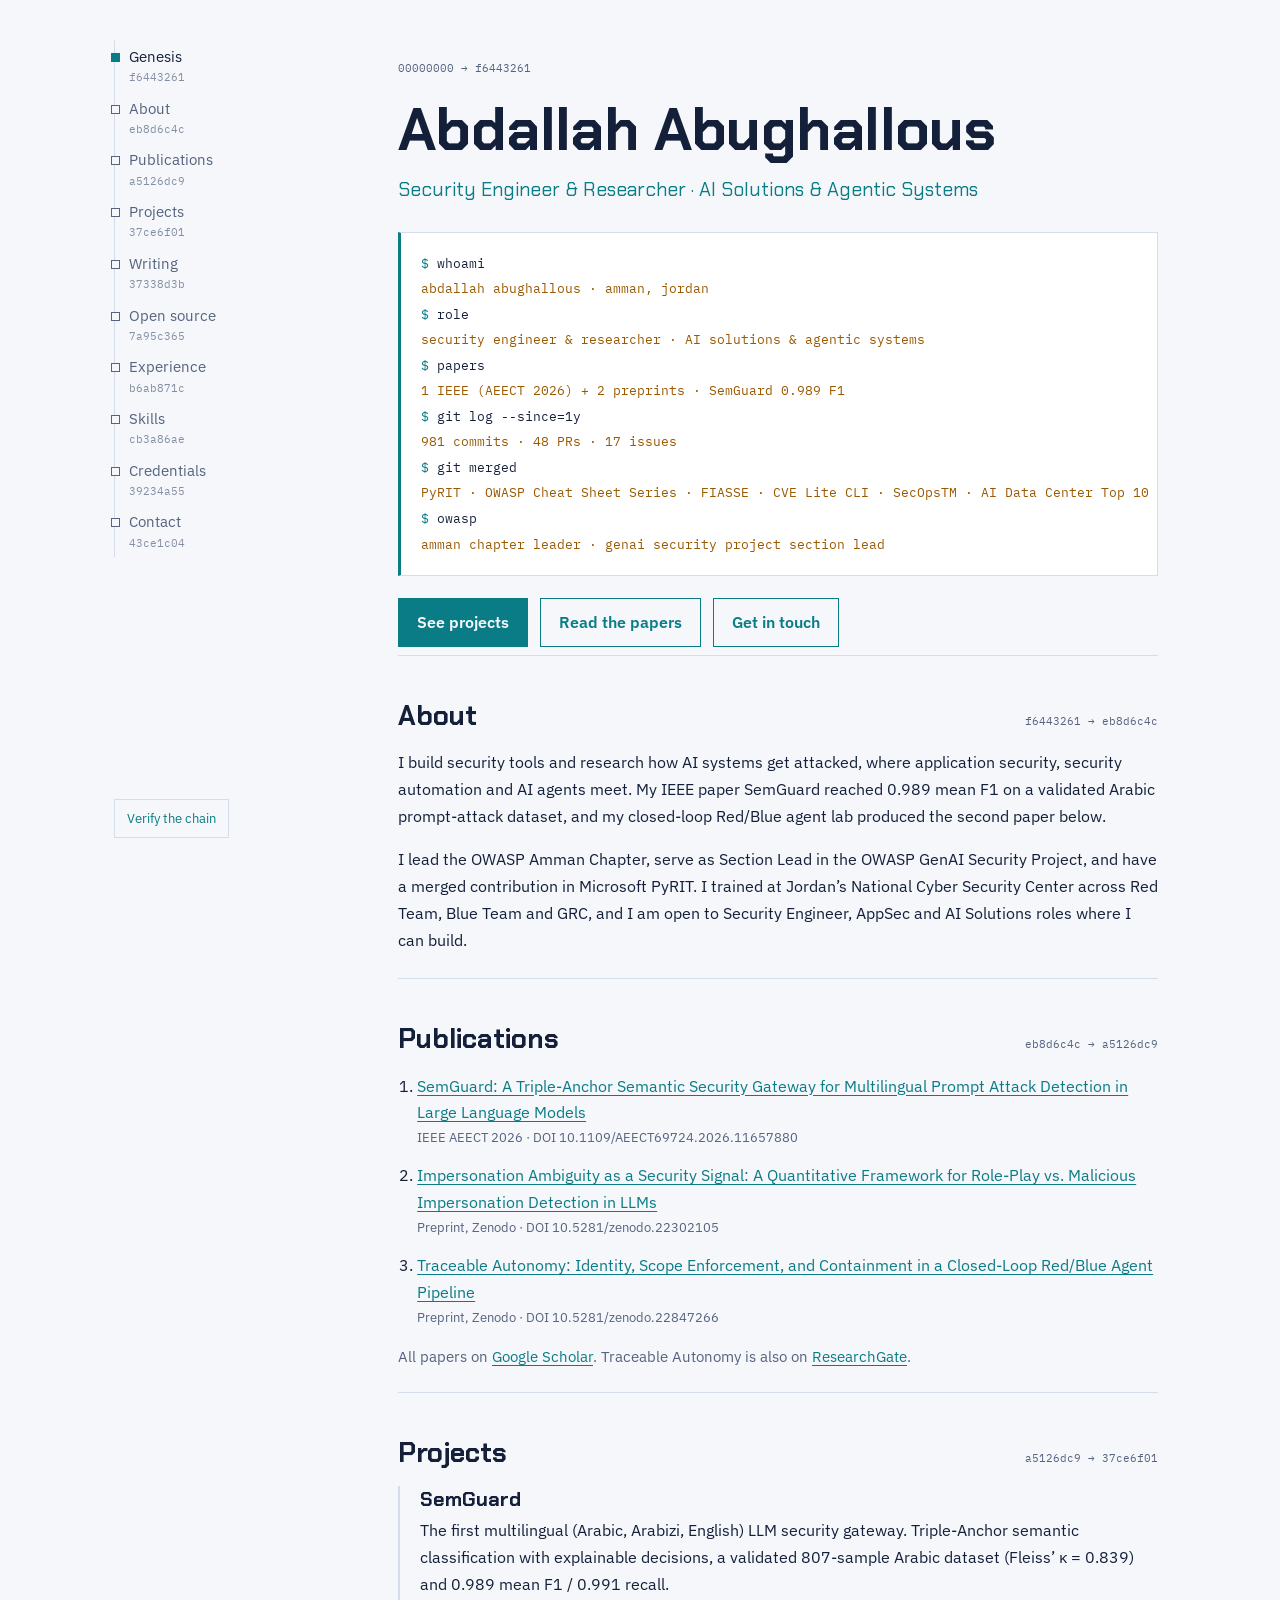
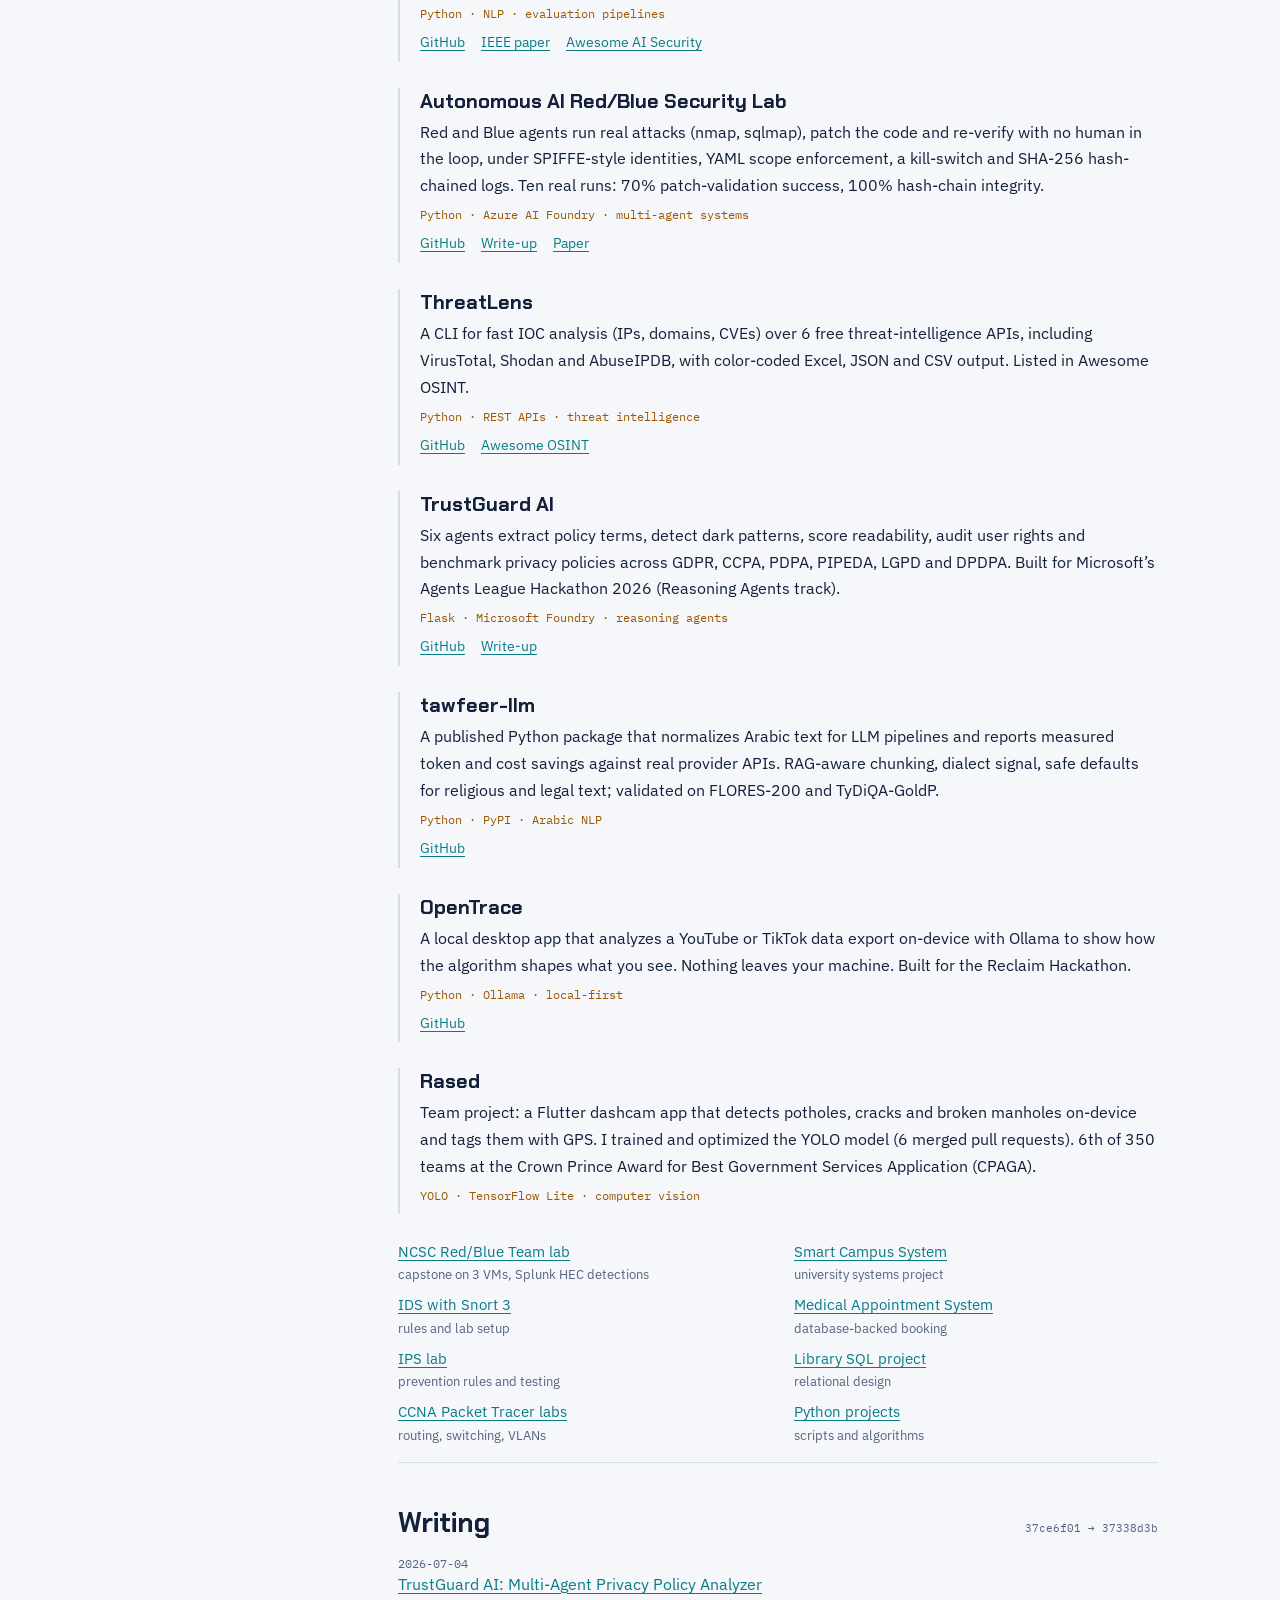
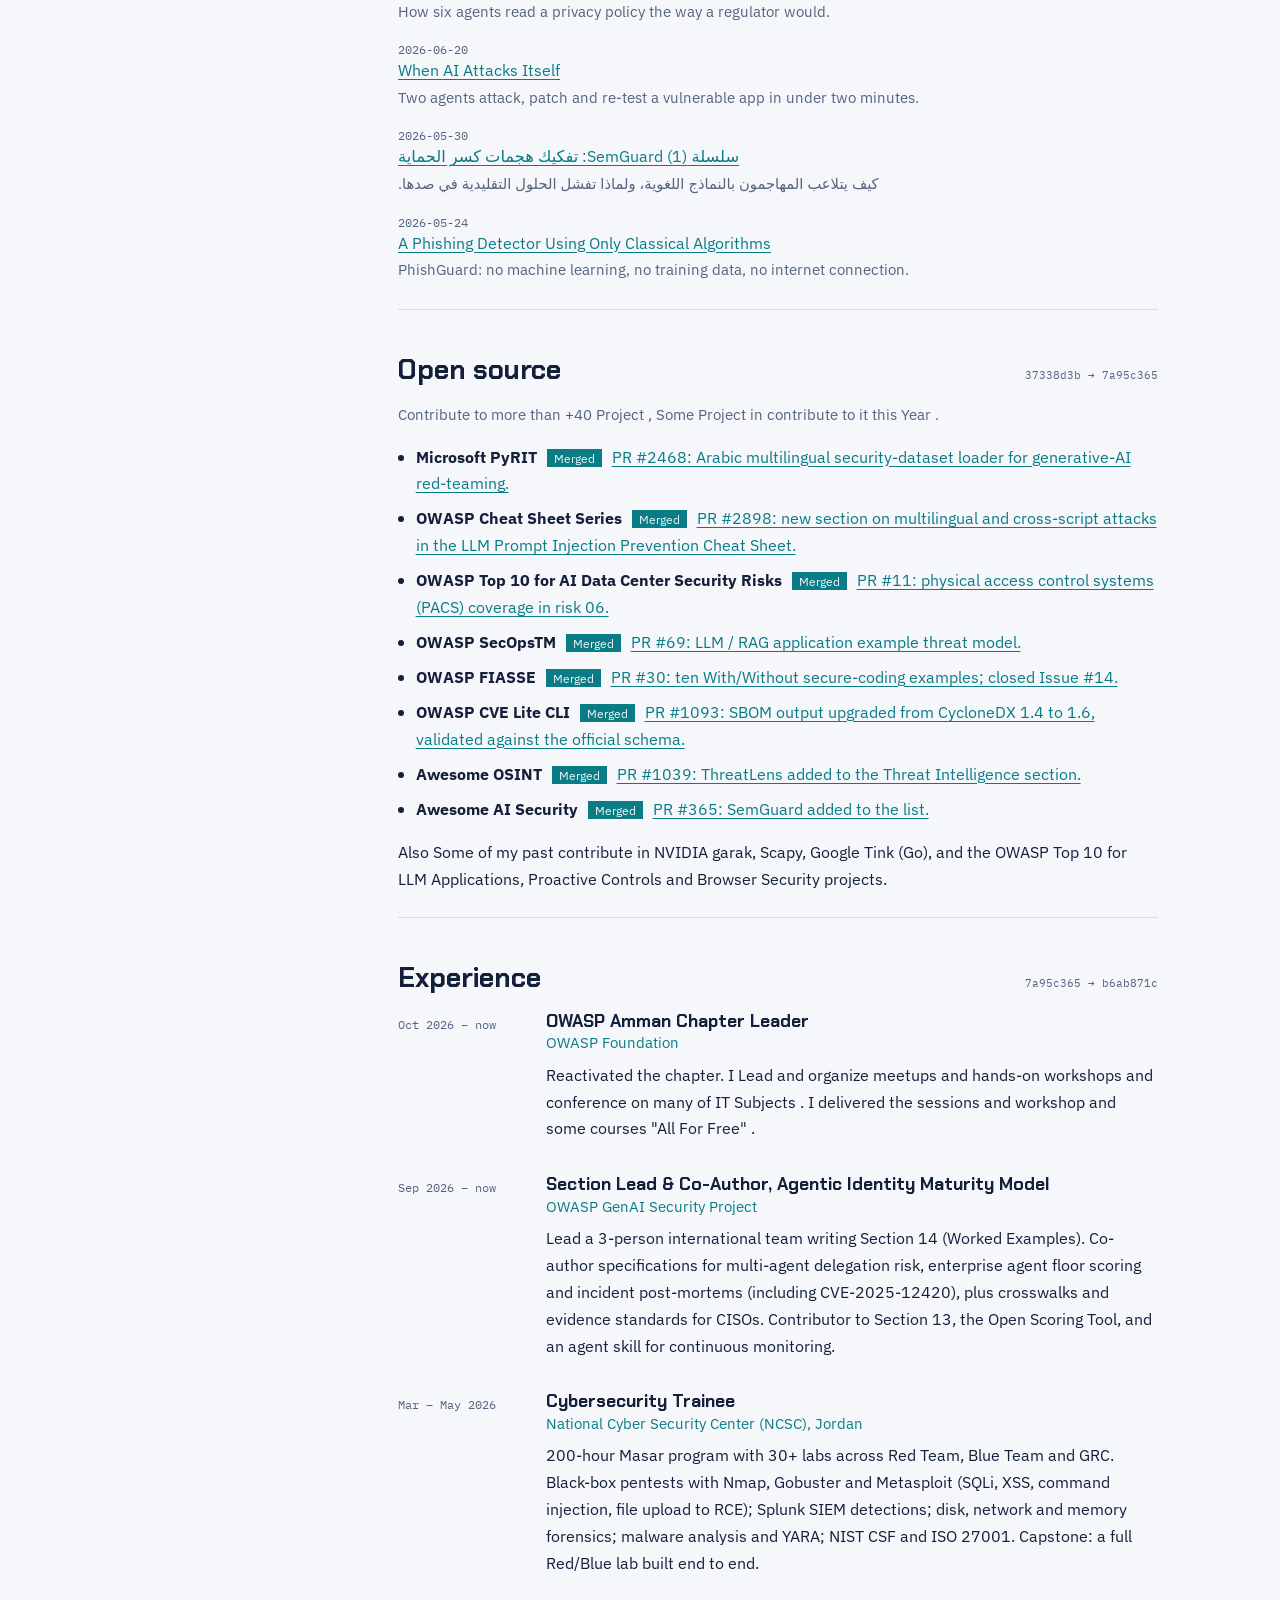
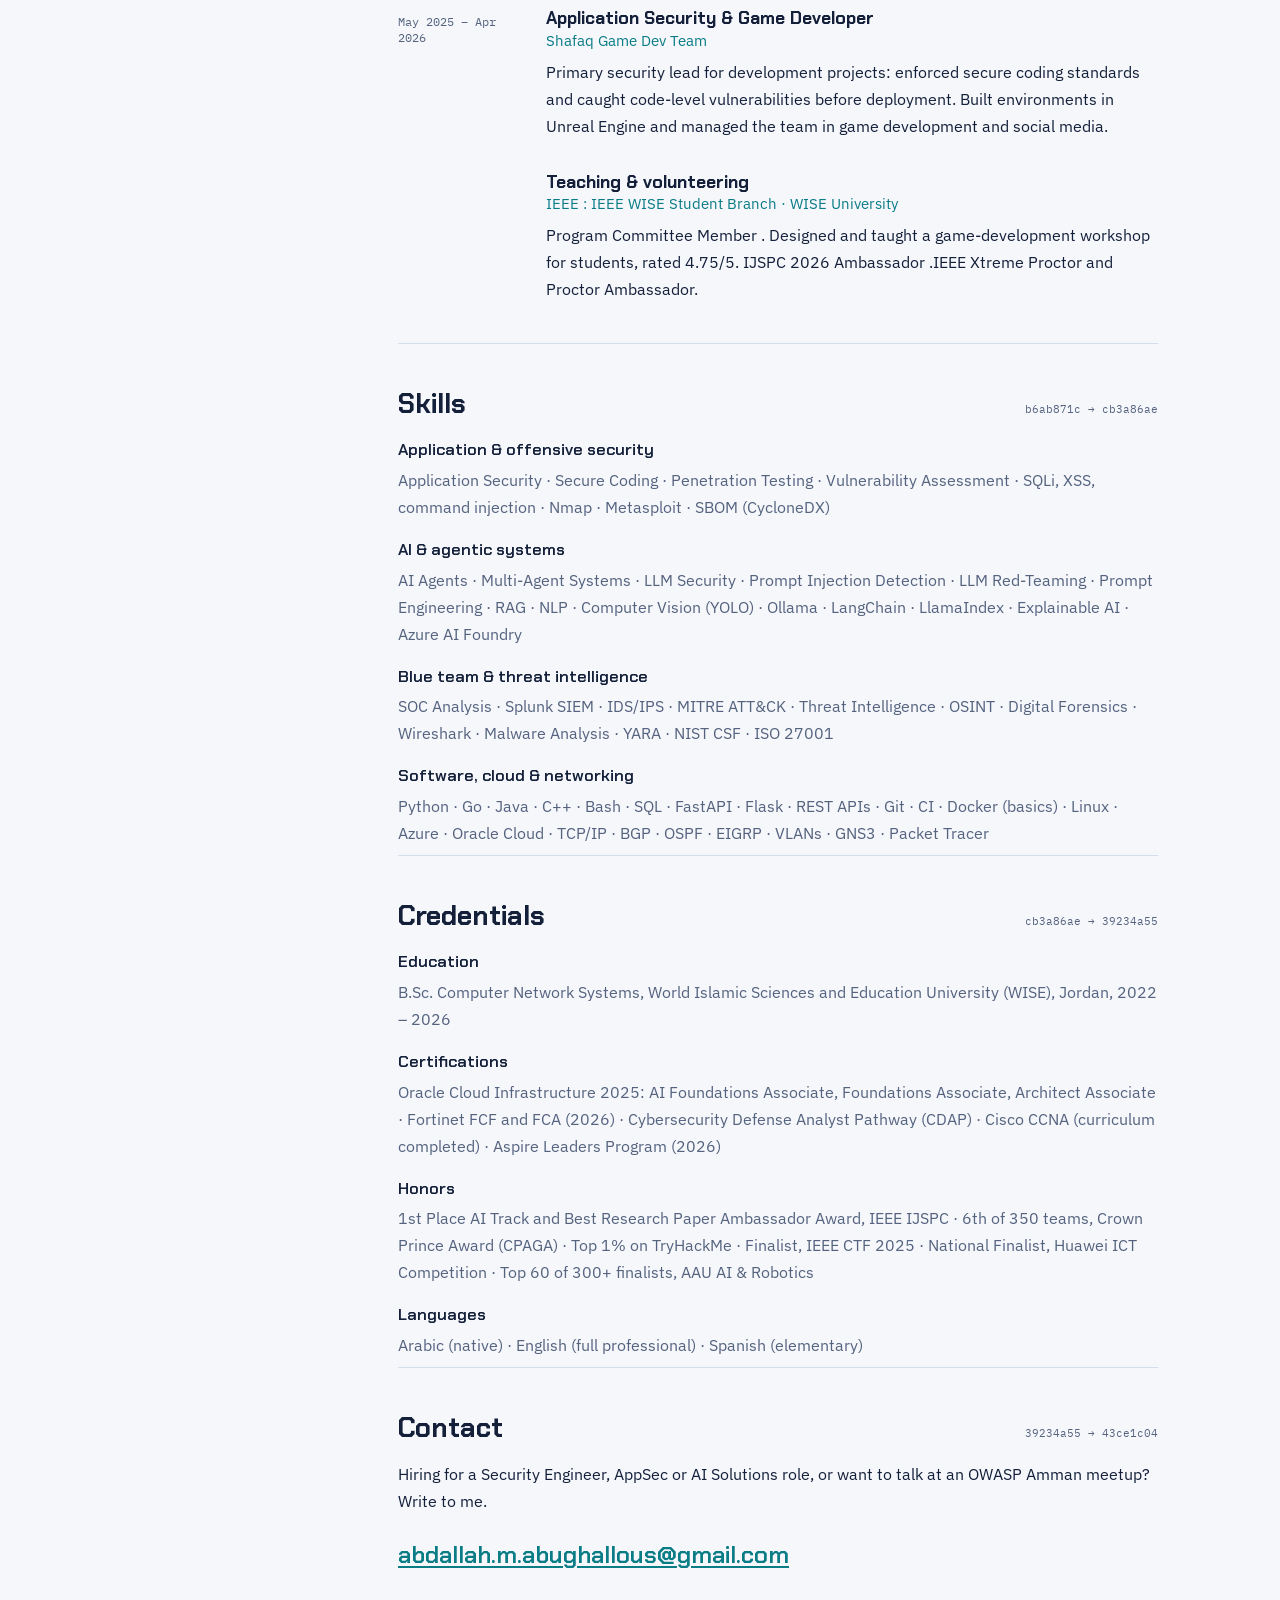
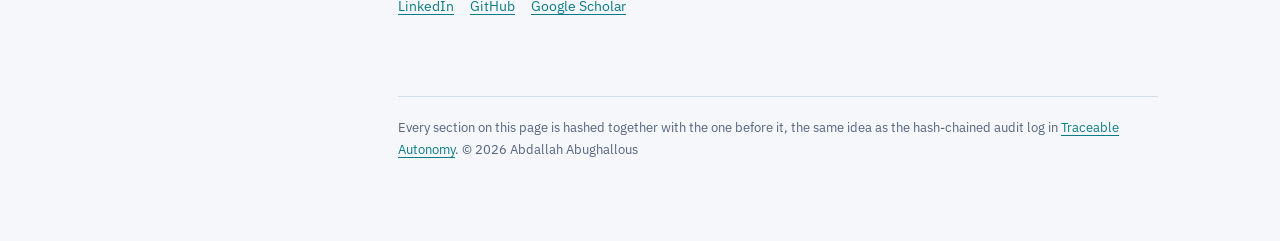
==== commit a3b4e062: "Revise summary section in index.html Updated summary section with new statistics and achievements." ====
--- a/index.html
+++ b/index.html
@@ -81,7 +81,7 @@
 <section id="top" class="hero" data-block="Genesis"><header><code class="hash" aria-hidden="true"></code></header>
 <h1>Abdallah Abughallous</h1>
 <p class="role">Security Engineer &amp; Researcher · AI Solutions &amp; Agentic Systems</p>
-<pre class="term" aria-label="Summary"><span style="--i:0"><i>$</i> whoami<br><b>abdallah abughallous · amman, jordan</b></span><span style="--i:1"><i>$</i> role<br><b>security engineer &amp; researcher · AI solutions &amp; agentic systems</b></span><span style="--i:2"><i>$</i> papers<br><b>1 IEEE (AEECT 2026) + 2 preprints · SemGuard 0.989 F1</b></span><span style="--i:3"><i>$</i> git log --since=1y<br><b>609 commits · 25 PRs · 12 issues</b></span><span style="--i:4"><i>$</i> git merged<br><b>PyRIT · OWASP Cheat Sheet Series · FIASSE · CVE Lite CLI · SecOpsTM · AI Data Center Top 10</b></span><span style="--i:5"><i>$</i> owasp<br><b>amman chapter leader · genai security project section lead</b></span></pre>
+<pre class="term" aria-label="Summary"><span style="--i:0"><i>$</i> whoami<br><b>abdallah abughallous · amman, jordan</b></span><span style="--i:1"><i>$</i> role<br><b>security engineer &amp; researcher · AI solutions &amp; agentic systems</b></span><span style="--i:2"><i>$</i> papers<br><b>1 IEEE (AEECT 2026) + 2 preprints · SemGuard 0.989 F1</b></span><span style="--i:3"><i>$</i> git log --since=1y<br><b> 981 commits · 48 PRs · 17 issues</b></span><span style="--i:4"><i>$</i> git merged<br><b>PyRIT · OWASP Cheat Sheet Series · FIASSE · CVE Lite CLI · SecOpsTM · AI Data Center Top 10</b></span><span style="--i:5"><i>$</i> owasp<br><b>amman chapter leader · genai security project section lead</b></span></pre>
 <p class="cta"><a href="#projects">See projects</a><a href="#publications">Read the papers</a><a href="#contact">Get in touch</a></p></section>
 <section id="about" data-block="About"><header><h2>About</h2><code class="hash" aria-hidden="true"></code></header><p>I build security tools and research how AI systems get attacked, where application security, security automation and AI agents meet. My IEEE paper SemGuard reached 0.989 mean F1 on a validated Arabic prompt-attack dataset, and my closed-loop Red/Blue agent lab produced the second paper below.</p>
 <p>I lead the OWASP Amman Chapter, serve as Section Lead in the OWASP GenAI Security Project, and have a merged contribution in Microsoft PyRIT. I trained at Jordan’s National Cyber Security Center across Red Team, Blue Team and GRC, and I am open to Security Engineer, AppSec and AI Solutions roles where I can build.</p></section><section id="publications" data-block="Publications"><header><h2>Publications</h2><code class="hash" aria-hidden="true"></code></header><ol class="pubs"><li><a href="https://doi.org/10.1109/AEECT69724.2026.11657880" target="_blank" rel="noopener">SemGuard: A Triple-Anchor Semantic Security Gateway for Multilingual Prompt Attack Detection in Large Language Models</a><span>IEEE AEECT 2026 · DOI 10.1109/AEECT69724.2026.11657880</span></li><li><a href="https://doi.org/10.5281/zenodo.22302105" target="_blank" rel="noopener">Impersonation Ambiguity as a Security Signal: A Quantitative Framework for Role-Play vs. Malicious Impersonation Detection in LLMs</a><span>Preprint, Zenodo · DOI 10.5281/zenodo.22302105</span></li><li><a href="https://doi.org/10.5281/zenodo.22847266" target="_blank" rel="noopener">Traceable Autonomy: Identity, Scope Enforcement, and Containment in a Closed-Loop Red/Blue Agent Pipeline</a><span>Preprint, Zenodo · DOI 10.5281/zenodo.22847266</span></li></ol><p class="note">All papers on <a href="https://scholar.google.com/citations?hl=ar&amp;user=bECChWcAAAAJ" target="_blank" rel="noopener">Google Scholar</a>. Traceable Autonomy is also on <a href="https://www.researchgate.net/publication/414503132_Traceable_Autonomy_Identity_Scope_Enforcement_and_Containment_in_a_Closed-Loop_RedBlue_Agent_Pipeline" target="_blank" rel="noopener">ResearchGate</a>.</p></section><section id="projects" data-block="Projects"><header><h2>Projects</h2><code class="hash" aria-hidden="true"></code></header><article class="proj"><h3>SemGuard</h3><p>The first multilingual (Arabic, Arabizi, English) LLM security gateway. Triple-Anchor semantic classification with explainable decisions, a validated 807-sample Arabic dataset (Fleiss’ κ = 0.839) and 0.989 mean F1 / 0.991 recall.</p><p class="tags">Python · NLP · evaluation pipelines</p><p class="links"><a href="https://github.com/AbdaullahAG/SemGuard" target="_blank" rel="noopener">GitHub</a> <a href="https://doi.org/10.1109/AEECT69724.2026.11657880" target="_blank" rel="noopener">IEEE paper</a> <a href="https://github.com/ottosulin/awesome-ai-security/pull/365" target="_blank" rel="noopener">Awesome AI Security</a></p></article><article class="proj"><h3>Autonomous AI Red/Blue Security Lab</h3><p>Red and Blue agents run real attacks (nmap, sqlmap), patch the code and re-verify with no human in the loop, under SPIFFE-style identities, YAML scope enforcement, a kill-switch and SHA-256 hash-chained logs. Ten real runs: 70% patch-validation success, 100% hash-chain integrity.</p><p class="tags">Python · Azure AI Foundry · multi-agent systems</p><p class="links"><a href="https://github.com/AbdaullahAG/autonomous-ai-red-blue-lab" target="_blank" rel="noopener">GitHub</a> <a href="blog/ai-red-blue-lab.html" target="_blank" rel="noopener">Write-up</a> <a href="https://doi.org/10.5281/zenodo.22847266" target="_blank" rel="noopener">Paper</a></p></article><article class="proj"><h3>ThreatLens</h3><p>A CLI for fast IOC analysis (IPs, domains, CVEs) over 6 free threat-intelligence APIs, including VirusTotal, Shodan and AbuseIPDB, with color-coded Excel, JSON and CSV output. Listed in Awesome OSINT.</p><p class="tags">Python · REST APIs · threat intelligence</p><p class="links"><a href="https://github.com/AbdaullahAG/ThreatLens" target="_blank" rel="noopener">GitHub</a> <a href="https://github.com/jivoi/awesome-osint/pull/1039" target="_blank" rel="noopener">Awesome OSINT</a></p></article><article class="proj"><h3>TrustGuard AI</h3><p>Six agents extract policy terms, detect dark patterns, score readability, audit user rights and benchmark privacy policies across GDPR, CCPA, PDPA, PIPEDA, LGPD and DPDPA. Built for Microsoft’s Agents League Hackathon 2026 (Reasoning Agents track).</p><p class="tags">Flask · Microsoft Foundry · reasoning agents</p><p class="links"><a href="https://github.com/AbdaullahAG/Trustguard_AI" target="_blank" rel="noopener">GitHub</a> <a href="blog/TrustG.html" target="_blank" rel="noopener">Write-up</a></p></article><article class="proj"><h3>tawfeer-llm</h3><p>A published Python package that normalizes Arabic text for LLM pipelines and reports measured token and cost savings against real provider APIs. RAG-aware chunking, dialect signal, safe defaults for religious and legal text; validated on FLORES-200 and TyDiQA-GoldP.</p><p class="tags">Python · PyPI · Arabic NLP</p><p class="links"><a href="https://github.com/AbdaullahAG/tawfeer-llm" target="_blank" rel="noopener">GitHub</a></p></article><article class="proj"><h3>OpenTrace</h3><p>A local desktop app that analyzes a YouTube or TikTok data export on-device with Ollama to show how the algorithm shapes what you see. Nothing leaves your machine. Built for the Reclaim Hackathon.</p><p class="tags">Python · Ollama · local-first</p><p class="links"><a href="https://github.com/AbdaullahAG/OpenTrace" target="_blank" rel="noopener">GitHub</a></p></article><article class="proj"><h3>Rased</h3><p>Team project: a Flutter dashcam app that detects potholes, cracks and broken manholes on-device and tags them with GPS. I trained and optimized the YOLO model (6 merged pull requests). 6th of 350 teams at the Crown Prince Award for Best Government Services Application (CPAGA).</p><p class="tags">YOLO · TensorFlow Lite · computer vision</p></article><ul class="more"><li><a href="https://github.com/AbdaullahAG/red-blue-team-lab" target="_blank" rel="noopener">NCSC Red/Blue Team lab</a><span>capstone on 3 VMs, Splunk HEC detections</span></li><li><a href="https://github.com/AbdaullahAG/Intrusion-Detection-System-IDS-/tree/main/Snort3" target="_blank" rel="noopener">IDS with Snort 3</a><span>rules and lab setup</span></li><li><a href="https://github.com/AbdaullahAG/Intrusion-Prevention-System-IPS-" target="_blank" rel="noopener">IPS lab</a><span>prevention rules and testing</span></li><li><a href="https://github.com/AbdaullahAG/Packet-Tracer-Project-CCNA-Labs-" target="_blank" rel="noopener">CCNA Packet Tracer labs</a><span>routing, switching, VLANs</span></li><li><a href="https://github.com/AbdaullahAG/Smart-Campus-System" target="_blank" rel="noopener">Smart Campus System</a><span>university systems project</span></li><li><a href="https://github.com/AbdaullahAG/Medical_Appointment_System" target="_blank" rel="noopener">Medical Appointment System</a><span>database-backed booking</span></li><li><a href="https://github.com/AbdaullahAG/library-sql-project" target="_blank" rel="noopener">Library SQL project</a><span>relational design</span></li><li><a href="https://github.com/AbdaullahAG/python-project/tree/main" target="_blank" rel="noopener">Python projects</a><span>scripts and algorithms</span></li></ul></section><section id="writing" data-block="Writing"><header><h2>Writing</h2><code class="hash" aria-hidden="true"></code></header><ul class="posts"><li><time>2026-07-04</time><a href="blog/TrustG.html" lang="en">TrustGuard AI: Multi-Agent Privacy Policy Analyzer</a><p>How six agents read a privacy policy the way a regulator would.</p></li><li><time>2026-06-20</time><a href="blog/ai-red-blue-lab.html" lang="en">When AI Attacks Itself</a><p>Two agents attack, patch and re-test a vulnerable app in under two minutes.</p></li><li><time>2026-05-30</time><a href="blog/Jailbreaking.html" lang="ar" dir="rtl">سلسلة SemGuard (1): تفكيك هجمات كسر الحماية</a><p lang="ar" dir="rtl">كيف يتلاعب المهاجمون بالنماذج اللغوية، ولماذا تفشل الحلول التقليدية في صدها.</p></li><li><time>2026-05-24</time><a href="blog/phishguard-article.html" lang="en">A Phishing Detector Using Only Classical Algorithms</a><p>PhishGuard: no machine learning, no training data, no internet connection.</p></li></ul></section><section id="opensource" data-block="Open source"><header><h2>Open source</h2><code class="hash" aria-hidden="true"></code></header><p class="note">Contribute to more than +40 Project , Some Project in contribute to it this Year .</p><ul class="oss"><li><b>Microsoft PyRIT</b> <em>Merged</em> <a href="https://github.com/microsoft/PyRIT/pull/2468" target="_blank" rel="noopener">PR #2468: Arabic multilingual security-dataset loader for generative-AI red-teaming.</a></li><li><b>OWASP Cheat Sheet Series</b> <em>Merged</em> <a href="https://github.com/OWASP/CheatSheetSeries/pull/2898" target="_blank" rel="noopener">PR #2898: new section on multilingual and cross-script attacks in the LLM Prompt Injection Prevention Cheat Sheet.</a></li><li><b>OWASP Top 10 for AI Data Center Security Risks</b> <em>Merged</em> <a href="https://github.com/OWASP/OWASP-Top-10-Neocloud-and-AI-Data-Center-Security-Risks/pull/11" target="_blank" rel="noopener">PR #11: physical access control systems (PACS) coverage in risk 06.</a></li><li><b>OWASP SecOpsTM</b> <em>Merged</em> <a href="https://github.com/ellipse2v/SecOpsTM/pull/69" target="_blank" rel="noopener">PR #69: LLM / RAG application example threat model.</a></li><li><b>OWASP FIASSE</b> <em>Merged</em> <a href="https://github.com/OWASP/FIASSE/pull/30" target="_blank" rel="noopener">PR #30: ten With/Without secure-coding examples; closed Issue #14.</a></li><li><b>OWASP CVE Lite CLI</b> <em>Merged</em> <a href="https://github.com/OWASP/cve-lite-cli/pull/1093" target="_blank" rel="noopener">PR #1093: SBOM output upgraded from CycloneDX 1.4 to 1.6, validated against the official schema.</a></li><li><b>Awesome OSINT</b> <em>Merged</em> <a href="https://github.com/jivoi/awesome-osint/pull/1039" target="_blank" rel="noopener">PR #1039: ThreatLens added to the Threat Intelligence section.</a></li><li><b>Awesome AI Security</b> <em>Merged</em> <a href="https://github.com/ottosulin/awesome-ai-security/pull/365" target="_blank" rel="noopener">PR #365: SemGuard added to the list.</a></li></ul><p>Also Some of my past contribute in NVIDIA garak, Scapy, Google Tink (Go), and the OWASP Top 10 for LLM Applications, Proactive Controls and Browser Security projects.</p></section><section id="experience" data-block="Experience"><header><h2>Experience</h2><code class="hash" aria-hidden="true"></code></header><article class="job"><div class="when">Oct 2026 – now</div><div><h3>OWASP Amman Chapter Leader</h3><p class="org">OWASP Foundation</p><p>Reactivated the chapter. I Lead and organize meetups and hands-on workshops and conference on many of IT Subjects . I delivered the sessions and workshop and some courses "All For Free" .</p></div></article><article class="job"><div class="when">Sep 2026 – now</div><div><h3>Section Lead &amp; Co-Author, Agentic Identity Maturity Model</h3><p class="org">OWASP GenAI Security Project</p><p>Lead a 3-person international team writing Section 14 (Worked Examples). Co-author specifications for multi-agent delegation risk, enterprise agent floor scoring and incident post-mortems (including CVE-2025-12420), plus crosswalks and evidence standards for CISOs. Contributor to Section 13, the Open Scoring Tool, and an agent skill for continuous monitoring.</p></div></article><article class="job"><div class="when">Mar – May 2026</div><div><h3>Cybersecurity Trainee</h3><p class="org">National Cyber Security Center (NCSC), Jordan</p><p>200-hour Masar program with 30+ labs across Red Team, Blue Team and GRC. Black-box pentests with Nmap, Gobuster and Metasploit (SQLi, XSS, command injection, file upload to RCE); Splunk SIEM detections; disk, network and memory forensics; malware analysis and YARA; NIST CSF and ISO 27001. Capstone: a full Red/Blue lab built end to end.</p></div></article><article class="job"><div class="when">May 2025 – Apr 2026</div><div><h3>Application Security &amp; Game Developer</h3><p class="org">Shafaq Game Dev Team</p><p>Primary security lead for development projects: enforced secure coding standards and caught code-level vulnerabilities before deployment. Built environments in Unreal Engine and managed the team in game development and social media.</p></div></article><article class="job"><div class="when"></div><div><h3>Teaching &amp; volunteering</h3><p class="org">IEEE : IEEE WISE Student Branch · WISE University</p><p>Program Committee Member . Designed and taught a game-development workshop for students, rated 4.75/5. IJSPC 2026 Ambassador .IEEE Xtreme Proctor and Proctor Ambassador. </p></div></article></section><section id="skills" data-block="Skills"><header><h2>Skills</h2><code class="hash" aria-hidden="true"></code></header><dl class="skills"><dt>Application &amp; offensive security</dt><dd>Application Security · Secure Coding · Penetration Testing · Vulnerability Assessment · SQLi, XSS, command injection · Nmap · Metasploit · SBOM (CycloneDX)</dd><dt>AI &amp; agentic systems</dt><dd>AI Agents · Multi-Agent Systems · LLM Security · Prompt Injection Detection · LLM Red-Teaming · Prompt Engineering · RAG · NLP · Computer Vision (YOLO) · Ollama · LangChain · LlamaIndex · Explainable AI · Azure AI Foundry</dd><dt>Blue team &amp; threat intelligence</dt><dd>SOC Analysis · Splunk SIEM · IDS/IPS · MITRE ATT&amp;CK · Threat Intelligence · OSINT · Digital Forensics · Wireshark · Malware Analysis · YARA · NIST CSF · ISO 27001</dd><dt>Software, cloud &amp; networking</dt><dd>Python · Go · Java · C++ · Bash · SQL · FastAPI · Flask · REST APIs · Git · CI · Docker (basics) · Linux · Azure · Oracle Cloud · TCP/IP · BGP · OSPF · EIGRP · VLANs · GNS3 · Packet Tracer</dd></dl></section><section id="credentials" data-block="Credentials"><header><h2>Credentials</h2><code class="hash" aria-hidden="true"></code></header><dl class="skills"><dt>Education</dt><dd>B.Sc. Computer Network Systems, World Islamic Sciences and Education University (WISE), Jordan, 2022 – 2026</dd>
